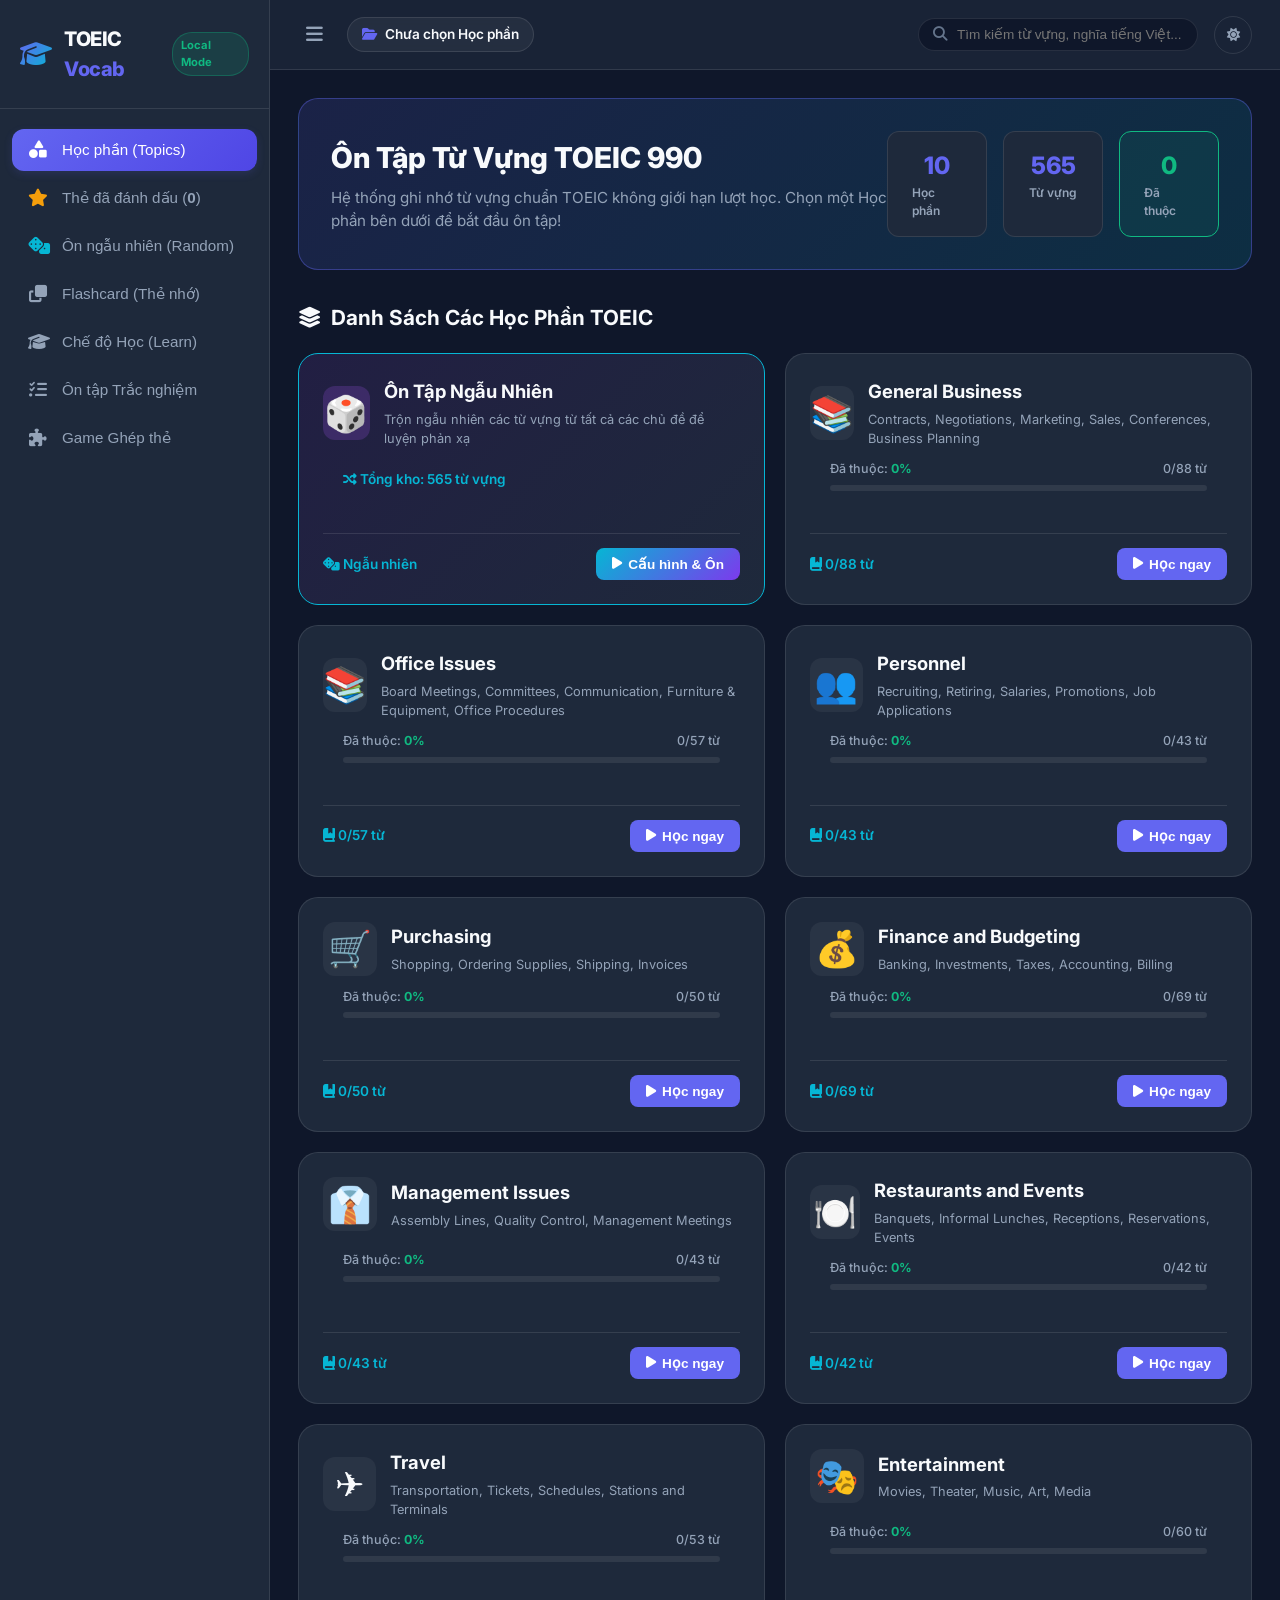
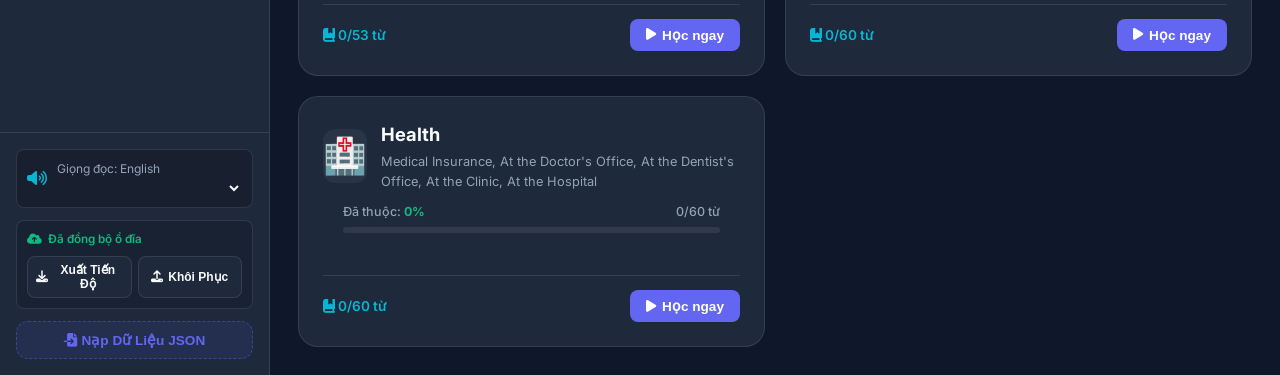
==== web/index.html @ 37a2cea7 "Deploy TOEIC Web App for GitHub Pages" ====
<!DOCTYPE html>
<html lang="vi" data-theme="dark">
<head>
  <meta charset="UTF-8" />
  <meta name="viewport" content="width=device-width, initial-scale=1.0" />
  <title>TOEIC Vocab Master - Local Study App (Quizlet Alternative)</title>
  
  <!-- Font Google Inter & Outfits -->
  <link rel="preconnect" href="https://fonts.googleapis.com">
  <link rel="preconnect" href="https://fonts.gstatic.com" crossorigin>
  <link href="https://fonts.googleapis.com/css2?family=Inter:wght@300;400;500;600;700&family=Plus+Jakarta+Sans:wght@500;600;700;800&display=swap" rel="stylesheet">
  
  <!-- FontAwesome Icons -->
  <link rel="stylesheet" href="https://cdnjs.cloudflare.com/ajax/libs/font-awesome/6.4.0/css/all.min.css" />
  
  <!-- Stylesheet -->
  <link rel="stylesheet" href="style.css" />
</head>
<body>
  <div class="app-container">
    <!-- Sidebar Navigation -->
    <aside class="sidebar" id="sidebar">
      <div class="sidebar-header">
        <div class="logo">
          <i class="fa-solid fa-graduation-cap logo-icon"></i>
          <span class="logo-text">TOEIC <span>Vocab</span></span>
        </div>
        <span class="badge-local">Local Mode</span>
      </div>

      <nav class="sidebar-menu">
        <button class="menu-item active" data-view="dashboard">
          <i class="fa-solid fa-shapes"></i>
          <span>Học phần (Topics)</span>
        </button>
        <button class="menu-item" data-view="starred" id="nav-starred">
          <i class="fa-solid fa-star" style="color: var(--accent-warning);"></i>
          <span>Thẻ đã đánh dấu (<strong id="sidebar-starred-count">0</strong>)</span>
        </button>
        <button class="menu-item" data-view="random" id="nav-random">
          <i class="fa-solid fa-dice" style="color: var(--accent-secondary);"></i>
          <span>Ôn ngẫu nhiên (Random)</span>
        </button>
        <button class="menu-item" data-view="flashcards" id="nav-flashcards">
          <i class="fa-solid fa-clone"></i>
          <span>Flashcard (Thẻ nhớ)</span>
        </button>
        <button class="menu-item" data-view="learn" id="nav-learn">
          <i class="fa-solid fa-graduation-cap"></i>
          <span>Chế độ Học (Learn)</span>
        </button>
        <button class="menu-item" data-view="quiz" id="nav-quiz">
          <i class="fa-solid fa-list-check"></i>
          <span>Ôn tập Trắc nghiệm</span>
        </button>
        <button class="menu-item" data-view="match" id="nav-match">
          <i class="fa-solid fa-puzzle-piece"></i>
          <span>Game Ghép thẻ</span>
        </button>
      </nav>

      <div class="sidebar-footer">
        <div class="voice-settings-mini">
          <i class="fa-solid fa-volume-high"></i>
          <div class="voice-info">
            <span id="current-voice-label">Giọng đọc: English</span>
            <select id="voice-speed-select" title="Tốc độ đọc">
              <option value="0.8">Chậm 0.8x</option>
              <option value="1.0" selected>Chuẩn 1.0x</option>
              <option value="1.2">Nhanh 1.2x</option>
            </select>
          </div>
        </div>
        
        <div class="progress-backup-actions">
          <div class="sync-status-badge" id="sync-status-badge" title="Trạng thái tự động lưu vào ổ đĩa">
            <i class="fa-solid fa-cloud-arrow-up"></i> <span id="sync-status-text">Đã đồng bộ ổ đĩa</span>
          </div>
          <div class="backup-btn-group">
            <button class="btn-backup-action" id="btn-export-progress" title="Tải file sao lưu tiến độ (.json) về máy">
              <i class="fa-solid fa-download"></i> Xuất Tiến Độ
            </button>
            <button class="btn-backup-action" id="btn-import-progress" title="Nạp file sao lưu (.json) từ máy tính">
              <i class="fa-solid fa-upload"></i> Khôi Phục
            </button>
            <input type="file" id="file-input-progress" accept=".json" style="display: none;" />
          </div>
        </div>

        <button class="btn-import-data" id="btn-open-import">
          <i class="fa-solid fa-file-import"></i> Nạp Dữ Liệu JSON
        </button>
      </div>
    </aside>

    <!-- Main Content Area -->
    <main class="main-content">
      <!-- Top Navigation Header -->
      <header class="top-header">
        <div class="header-left">
          <button class="btn-toggle-sidebar" id="btn-toggle-sidebar" title="Mở/Đóng Sidebar">
            <i class="fa-solid fa-bars"></i>
          </button>
          <div class="current-topic-badge" id="current-topic-badge">
            <i class="fa-solid fa-folder-open"></i>
            <span id="header-topic-title">Chưa chọn Học phần</span>
          </div>
        </div>

        <div class="header-right">
          <div class="search-box">
            <i class="fa-solid fa-magnifying-glass"></i>
            <input type="text" id="global-search" placeholder="Tìm kiếm từ vựng, nghĩa tiếng Việt..." />
          </div>
          
          <button class="theme-toggle" id="theme-toggle" title="Chuyển chế độ Sáng/Tối">
            <i class="fa-solid fa-moon"></i>
          </button>
        </div>
      </header>

      <!-- View Containers -->
      
      <!-- 1. DASHBOARD VIEW (Topic List) -->
      <section class="view-section active" id="view-dashboard">
        <div class="hero-banner">
          <div class="hero-text">
            <h1>Ôn Tập Từ Vựng TOEIC 990</h1>
            <p>Hệ thống ghi nhớ từ vựng chuẩn TOEIC không giới hạn lượt học. Chọn một Học phần bên dưới để bắt đầu ôn tập!</p>
          </div>
          <div class="hero-stats">
            <div class="stat-card">
              <span class="stat-number" id="stat-total-topics">0</span>
              <span class="stat-label">Học phần</span>
            </div>
            <div class="stat-card">
              <span class="stat-number" id="stat-total-words">0</span>
              <span class="stat-label">Từ vựng</span>
            </div>
            <div class="stat-card highlight">
              <span class="stat-number" id="stat-learned-words">0</span>
              <span class="stat-label">Đã thuộc</span>
            </div>
          </div>
        </div>

        <div class="section-title">
          <h2><i class="fa-solid fa-layer-group"></i> Danh Sách Các Học Phần TOEIC</h2>
        </div>

        <div class="topics-grid" id="topics-grid">
          <!-- Topic cards populated dynamically -->
        </div>
      </section>

      <!-- 2. FLASHCARDS VIEW -->
      <section class="view-section" id="view-flashcards">
        <div class="view-toolbar">
          <button class="btn-back" id="btn-back-to-dashboard">
            <i class="fa-solid fa-arrow-left"></i> Quay lại
          </button>

          <div class="study-filter-group" id="fc-filter-group">
            <button class="btn-filter-mode active" data-mode="all" id="btn-fc-filter-all">
              <i class="fa-solid fa-layer-group"></i> Tất cả (<span class="count-all">0</span>)
            </button>
            <button class="btn-filter-mode" data-mode="starred" id="btn-fc-filter-starred">
              <i class="fa-solid fa-star" style="color:var(--accent-warning)"></i> Đã đánh dấu (<span class="count-starred">0</span>)
            </button>
          </div>
          
          <div class="flashcard-progress">
            <span id="fc-counter">1 / 10</span>
            <div class="progress-bar-bg">
              <div class="progress-bar-fill" id="fc-progress-fill"></div>
            </div>
          </div>

          <div class="toolbar-actions">
            <button class="btn-tool" id="btn-toggle-star" title="Đánh dấu từ quan trọng">
              <i class="fa-regular fa-star"></i>
            </button>
            <button class="btn-tool" id="btn-shuffle" title="Trộn ngẫu nhiên">
              <i class="fa-solid fa-shuffle"></i>
            </button>
            <button class="btn-tool" id="btn-autoplay" title="Tự động chạy (Auto-play)">
              <i class="fa-solid fa-play"></i> Autoplay
            </button>
          </div>
        </div>

        <!-- Flashcard Flip Area -->
        <div class="flashcard-wrapper">
          <div class="flashcard-container" id="flashcard">
            <!-- Front of Card -->
            <div class="card-face card-front">
              <div class="card-header">
                <span class="card-tag">Học phần: <strong id="fc-topic-name">General Business</strong></span>
                <button class="btn-audio" id="btn-audio-front" title="Nghe âm chuẩn (US/UK)">
                  <i class="fa-solid fa-volume-high"></i>
                </button>
              </div>

              <div class="card-body-front">
                <h1 class="term-title" id="fc-term">acceptance</h1>
                <div class="term-ipa" id="fc-ipa-front">/əkˈseptəns/</div>
                <div class="flip-hint">
                  <i class="fa-solid fa-rotate"></i> Nhấn Space hoặc click để lật mặt sau
                </div>
              </div>
            </div>

            <!-- Back of Card -->
            <div class="card-face card-back">
              <div class="card-header">
                <span class="card-tag">Định nghĩa & Ví dụ</span>
                <button class="btn-audio" id="btn-audio-back" title="Nghe lại phát âm">
                  <i class="fa-solid fa-volume-high"></i>
                </button>
              </div>

              <div class="card-body-back">
                <!-- Left Column: Formatted Text Definition -->
                <div class="back-col-left">
                  <div class="def-pos" id="fc-pos">(N)</div>
                  <div class="def-synonym" id="fc-synonym">= recognition</div>
                  <div class="def-main" id="fc-definition">sự chấp nhận</div>
                  <div class="def-note" id="fc-note">(hóa đơn, chứng từ giao có đảm bảo thanh toán)</div>
                  
                  <div class="def-ipa-bottom" id="fc-ipa-back">/əkˈseptəns/</div>

                  <div class="def-example" id="fc-example-box">
                    <p class="en" id="fc-example-en">We are pleased to announce the acceptance of your business proposal.</p>
                    <p class="vi" id="fc-example-vi">Chúng tôi hân hạnh thông báo sự chấp nhận đề xuất kinh doanh của bạn.</p>
                  </div>
                </div>

                <!-- Right Column: Visual Image -->
                <div class="back-col-right">
                  <div class="card-image-box">
                    <img src="" id="fc-image" alt="Visual Illustration" />
                  </div>
                </div>
              </div>
            </div>
          </div>
        </div>

        <!-- Controls below Card -->
        <div class="flashcard-controls">
          <button class="btn-control btn-prev" id="btn-fc-prev" title="Từ trước đó (Mũi tên Trái)">
            <i class="fa-solid fa-chevron-left"></i> Từ trước
          </button>
          
          <button class="btn-control btn-reset-fc" id="btn-reset-flashcards" title="Đặt lại về thẻ đầu tiên (Phím R)">
            <i class="fa-solid fa-rotate-left"></i> Đặt lại
          </button>
          
          <button class="btn-control btn-next" id="btn-fc-next" title="Từ tiếp theo (Mũi tên Phải)">
            Từ tiếp <i class="fa-solid fa-chevron-right"></i>
          </button>
        </div>

        <div class="keyboard-shortcuts-hint">
          <span><kbd>Space</kbd> Lật thẻ</span>
          <span><kbd>←</kbd> Từ trước</span>
          <span><kbd>→</kbd> Từ tiếp</span>
          <span><kbd>R</kbd> Đặt lại</span>
        </div>
      </section>

      <!-- 3. CHẾ ĐỘ HỌC (QUIZLET LEARN MODE - Sequential Choice & Typing) -->
      <section class="view-section" id="view-learn">
        <div class="quizlet-learn-wrapper">
          <!-- Top Quizlet Progress Header -->
          <div class="learn-header-bar">
            <button class="btn-back" data-target="dashboard">
              <i class="fa-solid fa-arrow-left"></i> Quay lại
            </button>

            <div class="study-filter-group" id="learn-filter-group">
              <button class="btn-filter-mode active" data-mode="all" id="btn-learn-filter-all">
                <i class="fa-solid fa-layer-group"></i> Tất cả (<span class="count-all">0</span>)
              </button>
              <button class="btn-filter-mode" data-mode="starred" id="btn-learn-filter-starred">
                <i class="fa-solid fa-star" style="color:var(--accent-warning)"></i> Đã đánh dấu (<span class="count-starred">0</span>)
              </button>
            </div>

            <div class="learn-progress-segments">
              <span class="segment-badge start-badge" id="learn-score-mastered">0</span>
              <div class="segments-track" id="learn-segments-track">
                <div class="segment-fill" id="learn-progress-fill"></div>
              </div>
              <span class="segment-badge end-badge" id="learn-total-words-badge">10</span>
            </div>

            <div class="header-learn-actions">
              <div class="learn-stage-indicator" id="learn-stage-badge">
                <span class="stage-dot"></span> Stage 1: Chọn 1-4
              </div>
              <button class="btn-reset-learn" id="btn-reset-learn" title="Đặt lại tiến độ & Học lại từ đầu">
                <i class="fa-solid fa-rotate-left"></i> Đặt lại
              </button>
            </div>
          </div>

          <!-- Main Quizlet Card Container -->
          <div class="quizlet-card" id="learn-card">
            <div class="quizlet-card-top">
              <span class="definition-label">Định nghĩa</span>
              <button class="btn-audio-circle-mini" id="btn-learn-audio" title="Nghe phát âm">
                <i class="fa-solid fa-volume-high"></i>
              </button>
            </div>

            <!-- Definition Body (Text Left + Image Right) -->
            <div class="quizlet-card-body">
              <div class="quizlet-def-left">
                <div class="quizlet-pos" id="learn-pos">(N)</div>
                <h2 class="quizlet-def-title" id="learn-definition">sự chấp nhận</h2>
                <div class="quizlet-synonym" id="learn-synonym"></div>
                <p class="quizlet-def-note" id="learn-note">(hóa đơn, chứng từ giao có đảm bảo thanh toán)</p>
              </div>

              <div class="quizlet-img-right">
                <img id="learn-image" src="" alt="Quizlet Illustration" />
              </div>
            </div>

            <!-- Stage 1: Multiple Choice Options (Grid 2x2 with numbers 1-4) -->
            <div class="quizlet-stage-options" id="learn-stage-choice">
              <div class="stage-subheading">Chọn đáp án đúng</div>
              <div class="options-grid-2x2" id="learn-choice-grid">
                <!-- Options populated dynamically -->
              </div>

              <div class="stage-bottom-bar">
                <button class="btn-flag" id="btn-flag-choice" title="Đánh dấu từ này"><i class="fa-regular fa-star"></i></button>
                <button class="btn-dont-know" id="btn-dont-know-choice">Bạn không biết?</button>
              </div>
            </div>

            <!-- Stage 2: Typing Recall Input (Nhập Tiếng Anh) -->
            <div class="quizlet-stage-typing hidden" id="learn-stage-typing">
              <div class="stage-subheading">Đáp án của bạn</div>
              
              <form class="learn-typing-form" id="learn-typing-form">
                <input type="text" id="learn-typing-input" placeholder="Nhập Tiếng Anh" autocomplete="off" />
              </form>

              <div class="stage-bottom-bar space-between">
                <button class="btn-hint" id="btn-show-hint"><i class="fa-regular fa-lightbulb"></i> Hiển thị gợi ý</button>

                <div class="bottom-right-actions">
                  <button class="btn-flag" id="btn-flag-typing" title="Đánh dấu từ này"><i class="fa-regular fa-star"></i></button>
                  <button class="btn-dont-know" id="btn-dont-know-typing">Bạn không biết?</button>
                  <button class="btn-submit-answer" id="btn-submit-learn-typing">Trả lời (Enter ↵)</button>
                </div>
              </div>
            </div>

            <!-- Result Feedback Overlay (When wrong or Don't know clicked) -->
            <div class="quizlet-feedback-overlay hidden" id="learn-feedback-overlay">
              <div class="feedback-card-inner">
                <div class="feedback-header" id="learn-feedback-status">Chưa chính xác!</div>
                
                <div class="feedback-answers">
                  <div class="answer-row correct-row">
                    <span class="row-label">Đáp án đúng:</span>
                    <span class="row-val" id="feedback-correct-val">acceptance</span>
                    <button class="btn-audio-mini" id="btn-feedback-audio"><i class="fa-solid fa-volume-high"></i></button>
                  </div>
                  <div class="answer-row user-row hidden" id="feedback-user-row">
                    <span class="row-label">Đáp án của bạn:</span>
                    <span class="row-val user-val" id="feedback-user-val">accept</span>
                  </div>
                </div>

                <button class="btn-continue-learn" id="btn-continue-learn">
                  Đã hiểu, tiếp tục <i class="fa-solid fa-arrow-right"></i> <span style="font-size:0.85rem; opacity:0.8; margin-left:6px;">(Ấn Enter ↵)</span>
                </button>
              </div>
            </div>
          </div>
        </div>
      </section>

      <!-- 4. QUIZ VIEW (Trắc Nghiệm Nhanh) -->
      <section class="view-section" id="view-quiz">
        <div class="view-toolbar">
          <button class="btn-back" data-target="dashboard">
            <i class="fa-solid fa-arrow-left"></i> Quay lại
          </button>
          <h2><i class="fa-solid fa-list-check"></i> Ôn Tập Trắc Nghiệm Nhanh</h2>
          <div class="study-filter-group" id="quiz-filter-group">
            <button class="btn-filter-mode active" data-mode="all" id="btn-quiz-filter-all">
              <i class="fa-solid fa-layer-group"></i> Tất cả (<span class="count-all">0</span>)
            </button>
            <button class="btn-filter-mode" data-mode="starred" id="btn-quiz-filter-starred">
              <i class="fa-solid fa-star" style="color:var(--accent-warning)"></i> Đã đánh dấu (<span class="count-starred">0</span>)
            </button>
          </div>
          <div class="quiz-score-badge">Đúng: <span id="quiz-score">0</span></div>
        </div>

        <div class="quiz-container">
          <div class="quiz-card">
            <div class="quiz-header">
              <span class="quiz-step" id="quiz-step">Câu 1 / 10</span>
              <button class="btn-audio" id="btn-quiz-audio"><i class="fa-solid fa-volume-high"></i></button>
            </div>

            <div class="quiz-prompt">
              <h2 id="quiz-question-term">acceptance</h2>
              <div class="quiz-ipa" id="quiz-question-ipa">/əkˈseptəns/</div>
            </div>

            <div class="quiz-options" id="quiz-options">
              <!-- Options populated dynamically -->
            </div>

            <div class="quiz-feedback hidden" id="quiz-feedback">
              <div class="feedback-msg" id="feedback-msg">Chính xác!</div>
              <button class="btn-next-quiz" id="btn-next-quiz">Câu tiếp theo <i class="fa-solid fa-arrow-right"></i></button>
            </div>
          </div>
        </div>
      </section>

      <!-- 5. MATCH GAME VIEW (Game Ghép Thẻ) -->
      <section class="view-section" id="view-match">
        <div class="view-toolbar">
          <button class="btn-back" data-target="dashboard">
            <i class="fa-solid fa-arrow-left"></i> Quay lại
          </button>
          <h2><i class="fa-solid fa-puzzle-piece"></i> Game Ghép Thẻ Tính Giờ</h2>
          <div class="study-filter-group" id="match-filter-group">
            <button class="btn-filter-mode active" data-mode="all" id="btn-match-filter-all">
              <i class="fa-solid fa-layer-group"></i> Tất cả (<span class="count-all">0</span>)
            </button>
            <button class="btn-filter-mode" data-mode="starred" id="btn-match-filter-starred">
              <i class="fa-solid fa-star" style="color:var(--accent-warning)"></i> Đã đánh dấu (<span class="count-starred">0</span>)
            </button>
          </div>
          <div class="timer-badge"><i class="fa-solid fa-stopwatch"></i> <span id="match-timer">0.0s</span></div>
        </div>

        <div class="match-grid" id="match-grid">
          <!-- Match cards created dynamically -->
        </div>

        <div class="match-victory-overlay hidden" id="match-victory">
          <div class="victory-card">
            <i class="fa-solid fa-trophy trophy-icon"></i>
            <h2>Xuất sắc! Bạn đã hoàn thành!</h2>
            <p>Thời gian làm bài: <strong id="final-match-time">0.0s</strong></p>
            <button class="btn-restart-match" id="btn-restart-match">Chơi lại</button>
          </div>
        </div>
      </section>

      <!-- 6. STARRED WORDS VIEW (Danh sách từ vựng đã đánh dấu) -->
      <section class="view-section" id="view-starred">
        <div class="starred-header-banner">
          <div class="starred-header-info">
            <h2><i class="fa-solid fa-star" style="color: var(--accent-warning);"></i> Thẻ Từ Vựng Đã Đánh Dấu</h2>
            <p>Tập trung ôn luyện các thuật ngữ quan trọng bạn đã gắn sao ⭐</p>
          </div>
          <div class="starred-quick-actions">
            <button class="btn-starred-act" id="btn-starred-study-fc">
              <i class="fa-solid fa-clone"></i> Flashcard (<span id="starred-count-fc">0</span>)
            </button>
            <button class="btn-starred-act primary" id="btn-starred-study-learn">
              <i class="fa-solid fa-graduation-cap"></i> Chế độ Học (<span id="starred-count-learn">0</span>)
            </button>
            <button class="btn-starred-act" id="btn-starred-study-quiz">
              <i class="fa-solid fa-list-check"></i> Trắc nghiệm (<span id="starred-count-quiz">0</span>)
            </button>
            <button class="btn-starred-act" id="btn-starred-study-match">
              <i class="fa-solid fa-puzzle-piece"></i> Ghép thẻ (<span id="starred-count-match">0</span>)
            </button>
          </div>
        </div>

        <div class="starred-cards-grid" id="starred-cards-grid">
          <!-- Starred cards or empty state dynamically rendered -->
        </div>
      </section>

      <!-- 7. RANDOM PRACTICE VIEW (Ôn Ngẫu Nhiên Kho Từ Vựng) -->
      <section class="view-section" id="view-random">
        <div class="random-header-banner">
          <div class="random-header-info">
            <h2><i class="fa-solid fa-dice" style="color: var(--accent-secondary);"></i> Ôn Tập Ngẫu Nhiên Kho Từ Vựng</h2>
            <p>Tự động trộn ngẫu nhiên từ vựng từ tất cả các chủ đề để luyện phản xạ và kiểm tra khả năng ghi nhớ tổng hợp.</p>
          </div>
        </div>

        <div class="random-setup-card">
          <h3><i class="fa-solid fa-sliders"></i> Cấu Hình Ôn Tập Ngẫu Nhiên</h3>
          <p style="color: var(--text-muted); font-size: 0.9rem; margin-bottom: 24px;">Chọn các học phần và số lượng từ vựng bạn muốn trộn ngẫu nhiên để bắt đầu ôn tập:</p>
          
          <!-- Topic Selection Checkboxes -->
          <div class="random-option-group" style="margin-bottom: 24px;">
            <div style="display: flex; justify-content: space-between; align-items: center; margin-bottom: 12px; flex-wrap: wrap; gap: 8px;">
              <label style="font-weight: 600; color: var(--text-main); font-size: 0.95rem; display: flex; align-items: center; gap: 8px;">
                <i class="fa-solid fa-layer-group" style="color: var(--accent-primary);"></i> Chọn học phần muốn ôn (Mặc định tất cả):
              </label>
              <div class="random-topic-actions">
                <button class="btn-text-action" id="btn-random-select-all" style="font-size:0.8rem; background:rgba(99,102,241,0.12); border:1px solid rgba(99,102,241,0.3); color:var(--accent-primary); padding:4px 10px; border-radius:6px; cursor:pointer; font-weight:600; margin-right: 8px;">
                  <i class="fa-solid fa-check-double"></i> Chọn tất cả (<span id="random-topic-total-badge">0</span>)
                </button>
                <button class="btn-text-action" id="btn-random-deselect-all" style="font-size:0.8rem; background:rgba(255,255,255,0.05); border:1px solid var(--border-color); color:var(--text-muted); padding:4px 10px; border-radius:6px; cursor:pointer; font-weight:500;">
                  Bỏ chọn tất cả
                </button>
              </div>
            </div>
            <div class="random-topics-checkbox-grid" id="random-topics-checkbox-grid">
              <!-- Dynamically populated topic checkboxes -->
            </div>
          </div>

          <!-- Count Selection + Custom Input -->
          <div class="random-option-group">
            <label style="font-weight: 600; color: var(--text-main); font-size: 0.95rem; display: flex; align-items: center; gap: 8px;">
              <i class="fa-solid fa-list-ol" style="color: var(--accent-primary);"></i> Số lượng từ vựng ngẫu nhiên:
            </label>
            <div class="btn-group-count" id="random-count-group">
              <button class="btn-count-opt" data-count="10">10 từ</button>
              <button class="btn-count-opt active" data-count="20">20 từ</button>
              <button class="btn-count-opt" data-count="50">50 từ</button>
              <button class="btn-count-opt" data-count="all">Tất cả (<span id="random-total-count">0</span> từ)</button>
              <div class="custom-count-wrapper" style="display: flex; align-items: center; gap: 6px;">
                <button class="btn-count-opt" data-count="custom" id="btn-count-custom-trigger">Tùy chỉnh:</button>
                <input type="number" id="random-custom-count-input" min="1" max="9999" placeholder="VD: 35" style="width: 100px; padding: 8px 12px; background: var(--bg-main); border: 1px solid var(--border-color); color: var(--text-main); border-radius: var(--radius-md); font-weight: 600; font-size: 0.9rem; outline: none; transition: var(--transition-fast);" />
              </div>
            </div>
          </div>

          <div class="random-actions-grid">
            <button class="btn-random-act primary" id="btn-random-study-fc">
              <i class="fa-solid fa-clone"></i> Flashcard (<span class="random-chosen-count">20</span> từ)
            </button>
            <button class="btn-random-act success" id="btn-random-study-learn">
              <i class="fa-solid fa-graduation-cap"></i> Chế độ Học (<span class="random-chosen-count">20</span> từ)
            </button>
            <button class="btn-random-act warning" id="btn-random-study-quiz">
              <i class="fa-solid fa-list-check"></i> Trắc nghiệm (<span class="random-chosen-count">20</span> từ)
            </button>
            <button class="btn-random-act danger" id="btn-random-study-match">
              <i class="fa-solid fa-puzzle-piece"></i> Game Ghép Thẻ (<span class="random-chosen-count">20</span> từ)
            </button>
          </div>
        </div>
      </section>

    </main>
  </div>

  <!-- Modal Import Data -->
  <div class="modal-backdrop hidden" id="modal-import">
    <div class="modal-content">
      <div class="modal-header">
        <h3><i class="fa-solid fa-file-import"></i> Nạp Dữ Liệu Từ Vựng Custom (JSON)</h3>
        <button class="btn-close-modal" id="btn-close-import">&times;</button>
      </div>
      <div class="modal-body">
        <p>Dán chuỗi JSON danh sách từ vựng hoặc nạp file JSON xuất từ script Python:</p>
        <textarea id="import-json-text" placeholder='[{"topic_id": "custom", "topic_name": "Tự chọn", "words": [...]}]'></textarea>
      </div>
      <div class="modal-footer" style="display: flex; justify-content: space-between; gap: 10px;">
        <button class="btn-secondary" id="btn-reset-dataset" style="color: #ff4d4f; border-color: rgba(255,77,79,0.3);"><i class="fa-solid fa-rotate-left"></i> Khôi phục dữ liệu từ server (Xóa JSON tạm)</button>
        <div style="display: flex; gap: 8px;">
          <button class="btn-secondary" id="btn-cancel-import">Hủy</button>
          <button class="btn-primary" id="btn-submit-import">Nạp Dữ Liệu</button>
        </div>
      </div>
    </div>
  </div>

  <!-- Main JavaScript App -->
  <script src="app.js"></script>
</body>
</html>
---- web/style.css ----
/* CSS Reset & Variable System */
:root {
  --bg-primary: #0f172a;
  --bg-secondary: #1e293b;
  --bg-card: #1e293b;
  --bg-card-hover: #334155;
  --bg-glass: rgba(30, 41, 59, 0.75);
  
  --text-main: #f8fafc;
  --text-muted: #94a3b8;
  --text-subtle: #64748b;
  
  --accent-primary: #6366f1;
  --accent-primary-hover: #4f46e5;
  --accent-secondary: #06b6d4;
  --accent-success: #10b981;
  --accent-warning: #f59e0b;
  --accent-danger: #ef4444;
  
  --border-color: rgba(255, 255, 255, 0.1);
  --border-highlight: rgba(99, 102, 241, 0.4);
  
  --radius-sm: 8px;
  --radius-md: 12px;
  --radius-lg: 20px;
  --radius-xl: 28px;
  
  --shadow-sm: 0 1px 2px rgba(0,0,0,0.05);
  --shadow-md: 0 3px 8px rgba(0,0,0,0.06);
  --shadow-lg: 0 4px 12px rgba(0,0,0,0.08);
  --shadow-accent: 0 3px 8px rgba(99, 102, 241, 0.15);
  
  --font-family: 'Inter', 'Plus Jakarta Sans', system-ui, -apple-system, sans-serif;
  --transition-fast: 0.2s ease;
  --transition-normal: 0.3s cubic-bezier(0.4, 0, 0.2, 1);
}

[data-theme="light"] {
  --bg-primary: #f8fafc;
  --bg-secondary: #ffffff;
  --bg-card: #ffffff;
  --bg-card-hover: #f1f5f9;
  --bg-glass: rgba(255, 255, 255, 0.85);
  
  --text-main: #0f172a;
  --text-muted: #475569;
  --text-subtle: #94a3b8;
  
  --border-color: #e2e8f0;
  --border-highlight: rgba(99, 102, 241, 0.3);
  --shadow-md: 0 3px 8px rgba(0,0,0,0.04);
}

* {
  margin: 0;
  padding: 0;
  box-sizing: border-box;
}

body {
  font-family: var(--font-family);
  background-color: var(--bg-primary);
  color: var(--text-main);
  min-height: 100vh;
  overflow-x: hidden;
  line-height: 1.5;
}

/* App Main Layout */
.app-container {
  display: flex;
  min-height: 100vh;
}

/* Sidebar Styles */
.sidebar {
  width: 270px;
  background-color: var(--bg-secondary);
  border-right: 1px solid var(--border-color);
  display: flex;
  flex-direction: column;
  transition: var(--transition-normal);
  z-index: 100;
}

.sidebar.collapsed {
  margin-left: -270px;
}

.sidebar-header {
  padding: 24px 20px;
  display: flex;
  align-items: center;
  justify-content: space-between;
  border-bottom: 1px solid var(--border-color);
}

.logo {
  display: flex;
  align-items: center;
  gap: 12px;
}

.logo-icon {
  font-size: 1.6rem;
  color: var(--accent-primary);
  background: linear-gradient(135deg, var(--accent-primary), var(--accent-secondary));
  -webkit-background-clip: text;
  -webkit-text-fill-color: transparent;
}

.logo-text {
  font-size: 1.25rem;
  font-weight: 800;
  letter-spacing: -0.5px;
}

.logo-text span {
  color: var(--accent-primary);
}

.badge-local {
  font-size: 0.7rem;
  font-weight: 700;
  background-color: rgba(16, 185, 129, 0.15);
  color: var(--accent-success);
  padding: 4px 8px;
  border-radius: 20px;
  border: 1px solid rgba(16, 185, 129, 0.3);
}

.sidebar-menu {
  padding: 20px 12px;
  display: flex;
  flex-direction: column;
  gap: 6px;
  flex: 1;
}

.menu-item {
  display: flex;
  align-items: center;
  gap: 14px;
  padding: 12px 16px;
  border-radius: var(--radius-md);
  border: none;
  background: transparent;
  color: var(--text-muted);
  font-size: 0.95rem;
  font-weight: 500;
  cursor: pointer;
  transition: var(--transition-fast);
  text-align: left;
}

.menu-item i {
  font-size: 1.1rem;
  width: 20px;
  text-align: center;
}

.menu-item:hover {
  background-color: var(--bg-card-hover);
  color: var(--text-main);
}

.menu-item.active {
  background: linear-gradient(135deg, var(--accent-primary), var(--accent-primary-hover));
  color: #ffffff;
  box-shadow: var(--shadow-accent);
}

.sidebar-footer {
  padding: 16px;
  border-top: 1px solid var(--border-color);
  display: flex;
  flex-direction: column;
  gap: 12px;
}

.voice-settings-mini {
  display: flex;
  align-items: center;
  gap: 10px;
  background: rgba(0, 0, 0, 0.2);
  padding: 10px;
  border-radius: var(--radius-sm);
  border: 1px solid var(--border-color);
}

.voice-settings-mini i {
  color: var(--accent-secondary);
}

.voice-info {
  display: flex;
  flex-direction: column;
  gap: 2px;
  flex: 1;
}

.voice-info span {
  font-size: 0.75rem;
  color: var(--text-muted);
}

.voice-info select {
  background: transparent;
  border: none;
  color: var(--text-main);
  font-size: 0.8rem;
  font-weight: 600;
  cursor: pointer;
  outline: none;
}

.progress-backup-actions {
  display: flex;
  flex-direction: column;
  gap: 8px;
  background: rgba(0, 0, 0, 0.15);
  padding: 10px;
  border-radius: var(--radius-sm);
  border: 1px solid var(--border-color);
}

.sync-status-badge {
  font-size: 0.73rem;
  color: var(--accent-success);
  display: flex;
  align-items: center;
  gap: 6px;
  font-weight: 600;
}

.sync-status-badge.syncing {
  color: var(--accent-warning);
}

.sync-status-badge.error {
  color: var(--accent-danger);
}

.backup-btn-group {
  display: flex;
  gap: 6px;
}

.btn-backup-action {
  flex: 1;
  padding: 6px 8px;
  border-radius: var(--radius-sm);
  border: 1px solid var(--border-color);
  background: var(--bg-card);
  color: var(--text-main);
  font-size: 0.75rem;
  font-weight: 600;
  cursor: pointer;
  display: flex;
  align-items: center;
  justify-content: center;
  gap: 5px;
  transition: var(--transition-fast);
}

.btn-backup-action:hover {
  background: var(--bg-card-hover);
  border-color: var(--accent-primary);
  color: var(--accent-primary);
}

.btn-import-data {
  width: 100%;
  padding: 10px;
  border-radius: var(--radius-md);
  border: 1px dashed var(--border-highlight);
  background: rgba(99, 102, 241, 0.1);
  color: var(--accent-primary);
  font-weight: 600;
  font-size: 0.85rem;
  cursor: pointer;
  transition: var(--transition-fast);
}

.btn-import-data:hover {
  background: rgba(99, 102, 241, 0.2);
}

/* Main Content Area */
.main-content {
  flex: 1;
  display: flex;
  flex-direction: column;
  min-width: 0;
}

/* Top Header */
.top-header {
  height: 70px;
  padding: 0 28px;
  display: flex;
  align-items: center;
  justify-content: space-between;
  border-bottom: 1px solid var(--border-color);
  background: var(--bg-glass);
  backdrop-filter: blur(12px);
  position: sticky;
  top: 0;
  z-index: 90;
}

.header-left {
  display: flex;
  align-items: center;
  gap: 16px;
}

.btn-toggle-sidebar {
  background: transparent;
  border: none;
  color: var(--text-muted);
  font-size: 1.2rem;
  cursor: pointer;
  padding: 8px;
  border-radius: var(--radius-sm);
}

.btn-toggle-sidebar:hover {
  color: var(--text-main);
  background: var(--bg-card-hover);
}

.current-topic-badge {
  display: flex;
  align-items: center;
  gap: 8px;
  padding: 6px 14px;
  background: rgba(255, 255, 255, 0.05);
  border: 1px solid var(--border-color);
  border-radius: 20px;
  font-size: 0.85rem;
  font-weight: 600;
  color: var(--text-main);
}

.current-topic-badge i {
  color: var(--accent-primary);
}

.header-right {
  display: flex;
  align-items: center;
  gap: 16px;
}

.search-box {
  display: flex;
  align-items: center;
  gap: 10px;
  background: var(--bg-primary);
  border: 1px solid var(--border-color);
  padding: 8px 14px;
  border-radius: 20px;
  width: 280px;
  transition: var(--transition-fast);
}

.search-box:focus-within {
  border-color: var(--accent-primary);
  box-shadow: 0 0 0 3px rgba(99, 102, 241, 0.2);
}

.search-box i {
  color: var(--text-subtle);
  font-size: 0.9rem;
}

.search-box input {
  background: transparent;
  border: none;
  color: var(--text-main);
  outline: none;
  font-size: 0.85rem;
  width: 100%;
}

.theme-toggle {
  background: transparent;
  border: 1px solid var(--border-color);
  color: var(--text-muted);
  width: 38px;
  height: 38px;
  border-radius: 50%;
  cursor: pointer;
  display: flex;
  align-items: center;
  justify-content: center;
  transition: var(--transition-fast);
}

.theme-toggle:hover {
  color: var(--text-main);
  border-color: var(--accent-primary);
}

/* View Sections */
.view-section {
  display: none;
  padding: 28px;
  flex: 1;
  animation: fadeIn 0.3s ease;
}

.view-section.active {
  display: block;
}

@keyframes fadeIn {
  from { opacity: 0; transform: translateY(6px); }
  to { opacity: 1; transform: translateY(0); }
}

/* Dashboard & Topics Grid */
.hero-banner {
  background: linear-gradient(135deg, rgba(99, 102, 241, 0.15), rgba(6, 182, 212, 0.15));
  border: 1px solid var(--border-highlight);
  border-radius: var(--radius-lg);
  padding: 32px;
  display: flex;
  justify-content: space-between;
  align-items: center;
  margin-bottom: 32px;
}

.hero-text h1 {
  font-size: 1.8rem;
  font-weight: 800;
  margin-bottom: 8px;
}

.hero-text p {
  color: var(--text-muted);
  max-width: 600px;
  font-size: 0.95rem;
}

.hero-stats {
  display: flex;
  gap: 16px;
}

.stat-card {
  background: var(--bg-card);
  border: 1px solid var(--border-color);
  padding: 16px 24px;
  border-radius: var(--radius-md);
  display: flex;
  flex-direction: column;
  align-items: center;
  min-width: 100px;
}

.stat-card.highlight {
  border-color: var(--accent-success);
  background: rgba(16, 185, 129, 0.08);
}

.stat-number {
  font-size: 1.5rem;
  font-weight: 800;
  color: var(--accent-primary);
}

.stat-card.highlight .stat-number {
  color: var(--accent-success);
}

.stat-label {
  font-size: 0.75rem;
  color: var(--text-muted);
  font-weight: 600;
}

.section-title h2 {
  font-size: 1.3rem;
  font-weight: 700;
  margin-bottom: 20px;
  display: flex;
  align-items: center;
  gap: 10px;
}

.topics-grid {
  display: grid;
  grid-template-columns: repeat(auto-fill, minmax(320px, 1fr));
  gap: 20px;
}

.topic-card {
  background: var(--bg-card);
  border: 1px solid var(--border-color);
  border-radius: var(--radius-lg);
  padding: 24px;
  cursor: pointer;
  transition: var(--transition-normal);
  display: flex;
  flex-direction: column;
  justify-content: space-between;
  position: relative;
  overflow: hidden;
}

.topic-card:hover {
  transform: translateY(-4px);
  border-color: var(--accent-primary);
  box-shadow: var(--shadow-md);
}

.topic-card-header {
  display: flex;
  align-items: center;
  gap: 14px;
  margin-bottom: 12px;
}

.topic-icon {
  font-size: 2.2rem;
  width: 54px;
  height: 54px;
  border-radius: var(--radius-md);
  background: rgba(255, 255, 255, 0.05);
  display: flex;
  align-items: center;
  justify-content: center;
}

.topic-info h3 {
  font-size: 1.15rem;
  font-weight: 700;
  margin-bottom: 4px;
}

.topic-info p {
  font-size: 0.8rem;
  color: var(--text-muted);
}

.topic-card-footer {
  margin-top: 20px;
  display: flex;
  align-items: center;
  justify-content: space-between;
  border-top: 1px solid var(--border-color);
  padding-top: 14px;
}

.topic-word-count {
  font-size: 0.85rem;
  font-weight: 600;
  color: var(--accent-secondary);
}

.btn-start-study {
  background: var(--accent-primary);
  color: #fff;
  border: none;
  padding: 8px 16px;
  border-radius: var(--radius-sm);
  font-size: 0.85rem;
  font-weight: 600;
  display: flex;
  align-items: center;
  gap: 6px;
  transition: var(--transition-fast);
}

.topic-card:hover .btn-start-study {
  background: var(--accent-primary-hover);
}

/* FLASHCARD VIEW */
.view-toolbar {
  display: flex;
  align-items: center;
  justify-content: space-between;
  margin-bottom: 24px;
}

.btn-back {
  background: transparent;
  border: 1px solid var(--border-color);
  color: var(--text-muted);
  padding: 8px 16px;
  border-radius: var(--radius-md);
  font-size: 0.9rem;
  font-weight: 600;
  cursor: pointer;
  display: flex;
  align-items: center;
  gap: 8px;
  transition: var(--transition-fast);
}

.btn-back:hover {
  color: var(--text-main);
  border-color: var(--text-muted);
  background: var(--bg-card);
}

.flashcard-progress {
  display: flex;
  align-items: center;
  gap: 14px;
  flex: 1;
  max-width: 300px;
  margin: 0 20px;
}

.flashcard-progress span {
  font-size: 0.9rem;
  font-weight: 700;
  color: var(--text-main);
  min-width: 60px;
}

.progress-bar-bg {
  flex: 1;
  height: 8px;
  background: var(--bg-card);
  border-radius: 10px;
  overflow: hidden;
  border: 1px solid var(--border-color);
}

.progress-bar-fill {
  height: 100%;
  width: 10%;
  background: linear-gradient(90deg, var(--accent-primary), var(--accent-secondary));
  transition: width 0.3s ease;
}

.toolbar-actions {
  display: flex;
  gap: 10px;
}

.btn-tool {
  background: var(--bg-card);
  border: 1px solid var(--border-color);
  color: var(--text-muted);
  padding: 8px 14px;
  border-radius: var(--radius-md);
  font-size: 0.85rem;
  font-weight: 600;
  cursor: pointer;
  display: flex;
  align-items: center;
  gap: 6px;
  transition: var(--transition-fast);
}

.btn-tool:hover, .btn-tool.active {
  color: var(--text-main);
  border-color: var(--accent-primary);
  background: rgba(99, 102, 241, 0.15);
}

/* 3D Flashcard Container & Flip */
.flashcard-wrapper {
  perspective: 1000px;
  max-width: 760px;
  height: 440px;
  margin: 0 auto 28px;
}

.flashcard-container {
  width: 100%;
  height: 100%;
  position: relative;
  transform-style: preserve-3d;
  transition: transform 0.6s cubic-bezier(0.4, 0, 0.2, 1);
  cursor: pointer;
}

.flashcard-container.flipped {
  transform: rotateX(180deg);
}

.card-face {
  position: absolute;
  width: 100%;
  height: 100%;
  backface-visibility: hidden;
  border-radius: var(--radius-xl);
  background: var(--bg-card);
  border: 1.5px solid var(--border-color);
  box-shadow: var(--shadow-sm);
  padding: 28px;
  display: flex;
  flex-direction: column;
  justify-content: space-between;
}

.card-front {
  z-index: 2;
  transform: rotateX(0deg);
}

.card-back {
  transform: rotateX(180deg);
  background: #ffffff;
  color: #0f172a;
}

.card-header {
  display: flex;
  align-items: center;
  justify-content: space-between;
  border-bottom: 1px solid var(--border-color);
  padding-bottom: 14px;
}

.card-tag {
  font-size: 0.8rem;
  font-weight: 600;
  color: var(--accent-secondary);
  text-transform: uppercase;
  letter-spacing: 0.5px;
}

.btn-audio {
  width: 42px;
  height: 42px;
  border-radius: 50%;
  background: rgba(99, 102, 241, 0.15);
  border: 1px solid var(--border-highlight);
  color: var(--accent-primary);
  font-size: 1.1rem;
  cursor: pointer;
  display: flex;
  align-items: center;
  justify-content: center;
  transition: var(--transition-fast);
}

.btn-audio:hover {
  transform: scale(1.1);
  background: var(--accent-primary);
  color: #fff;
}

.card-body-front {
  flex: 1;
  display: flex;
  flex-direction: column;
  align-items: center;
  justify-content: center;
  text-align: center;
}

.term-title {
  font-size: 3.2rem;
  font-weight: 800;
  letter-spacing: -1px;
  color: var(--text-main);
  margin-bottom: 10px;
}

.term-ipa {
  font-size: 1.3rem;
  font-weight: 500;
  color: var(--accent-secondary);
  font-style: italic;
  margin-bottom: 24px;
}

.flip-hint {
  font-size: 0.85rem;
  color: var(--text-subtle);
  display: flex;
  align-items: center;
  gap: 8px;
}

/* Card Back 2-Column Layout */
.card-body-back {
  flex: 1;
  display: flex;
  gap: 24px;
  align-items: center;
  padding-top: 14px;
}

/* Left Column: Formatted Text Definition */
.back-col-left {
  flex: 1;
  display: flex;
  flex-direction: column;
  gap: 6px;
  justify-content: center;
}

.card-back .card-header {
  border-bottom-color: #e2e8f0;
}

.card-back .card-tag {
  color: var(--accent-primary);
}

.def-pos {
  font-size: 1.1rem;
  font-weight: 800;
  color: #d97706;
  text-transform: uppercase;
}

.def-synonym {
  font-size: 1rem;
  font-weight: 600;
  color: #0284c7;
}

.def-main {
  font-size: 1.6rem;
  font-weight: 800;
  color: #0f172a;
  margin: 4px 0;
}

.def-note {
  font-size: 0.9rem;
  color: #475569;
  font-style: italic;
}

.def-ipa-bottom {
  font-size: 1rem;
  color: #4f46e5;
  font-weight: 600;
  margin-top: 6px;
}

.def-example {
  margin-top: 12px;
  background: #f8fafc;
  border-left: 3px solid var(--accent-primary);
  padding: 10px 14px;
  border-radius: 0 var(--radius-sm) var(--radius-sm) 0;
}

.def-example .en {
  font-size: 0.85rem;
  font-weight: 500;
  color: #0f172a;
  margin-bottom: 2px;
}

.def-example .vi {
  font-size: 0.8rem;
  color: #64748b;
}

/* Right Column: Visual Image */
.back-col-right {
  width: 220px;
  height: 220px;
  display: flex;
  align-items: center;
  justify-content: center;
}

.card-image-box {
  width: 100%;
  height: 100%;
  border-radius: var(--radius-md);
  overflow: hidden;
  border: 1px solid var(--border-color);
  box-shadow: var(--shadow-sm);
}

.card-image-box img {
  width: 100%;
  height: 100%;
  object-fit: cover;
  transition: transform 0.3s ease;
}

.card-image-box img:hover {
  transform: scale(1.05);
}

/* Controls below Card */
.flashcard-controls {
  max-width: 760px;
  margin: 0 auto;
  display: flex;
  align-items: center;
  justify-content: space-between;
  gap: 16px;
}

.btn-control {
  background: var(--bg-card);
  border: 1px solid var(--border-color);
  color: var(--text-main);
  padding: 12px 20px;
  border-radius: var(--radius-md);
  font-weight: 600;
  font-size: 0.95rem;
  cursor: pointer;
  display: flex;
  align-items: center;
  gap: 8px;
  transition: var(--transition-fast);
}

.btn-control:hover {
  border-color: var(--accent-primary);
  background: var(--bg-card-hover);
}

.btn-reset-fc {
  background: rgba(99, 102, 241, 0.12);
  border: 1px solid rgba(99, 102, 241, 0.3);
  color: var(--accent-primary);
}

.btn-reset-fc:hover {
  background: var(--accent-primary);
  color: #ffffff;
  border-color: var(--accent-primary);
}

.keyboard-shortcuts-hint {
  max-width: 760px;
  margin: 20px auto 0;
  display: flex;
  justify-content: center;
  gap: 20px;
  font-size: 0.8rem;
  color: var(--text-subtle);
}

kbd {
  background: var(--bg-card);
  border: 1px solid var(--border-color);
  padding: 2px 6px;
  border-radius: 4px;
  font-weight: 700;
  color: var(--text-muted);
}

/* ==================================================== */
/* 3. QUIZLET LEARN MODE STYLES (Matching Screenshots)  */
/* ==================================================== */
.quizlet-learn-wrapper {
  max-width: 820px;
  margin: 10px auto;
}

.learn-header-bar {
  display: flex;
  align-items: center;
  justify-content: space-between;
  gap: 20px;
  margin-bottom: 24px;
}

.learn-progress-segments {
  flex: 1;
  display: flex;
  align-items: center;
  gap: 14px;
}

.segment-badge {
  width: 38px;
  height: 38px;
  border-radius: 50%;
  display: flex;
  align-items: center;
  justify-content: center;
  font-weight: 800;
  font-size: 0.95rem;
}

.start-badge {
  background: #10b981;
  color: #ffffff;
}

.end-badge {
  background: rgba(255, 255, 255, 0.08);
  border: 1px solid var(--border-color);
  color: var(--text-muted);
}

.segments-track {
  flex: 1;
  height: 12px;
  background: rgba(255, 255, 255, 0.08);
  border-radius: 20px;
  overflow: hidden;
  position: relative;
}

.segment-fill {
  height: 100%;
  width: 0%;
  background: linear-gradient(90deg, #10b981, #06b6d4);
  transition: width 0.4s ease;
}

.header-learn-actions {
  display: flex;
  align-items: center;
  gap: 12px;
}

.btn-reset-learn {
  background: rgba(239, 68, 68, 0.12);
  border: 1px solid rgba(239, 68, 68, 0.3);
  color: var(--accent-danger);
  padding: 8px 16px;
  border-radius: var(--radius-md);
  font-size: 0.85rem;
  font-weight: 700;
  cursor: pointer;
  display: flex;
  align-items: center;
  gap: 6px;
  transition: var(--transition-fast);
}

.btn-reset-learn:hover {
  background: var(--accent-danger);
  color: #ffffff;
}

.learn-stage-indicator {
  font-size: 0.85rem;
  font-weight: 700;
  color: var(--accent-secondary);
  display: flex;
  align-items: center;
  gap: 8px;
  background: rgba(6, 182, 212, 0.1);
  padding: 6px 14px;
  border-radius: 20px;
  border: 1px solid rgba(6, 182, 212, 0.3);
}

.stage-dot {
  width: 8px;
  height: 8px;
  border-radius: 50%;
  background: var(--accent-secondary);
}

/* Quizlet Card Styling & Transitions */
.quizlet-card {
  background: #ffffff;
  color: #0f172a;
  border: 1px solid #e2e8f0;
  border-radius: var(--radius-xl);
  padding: 32px;
  box-shadow: var(--shadow-sm);
  position: relative;
  transition: opacity 0.3s ease, transform 0.3s ease;
}

.quizlet-card.card-transition {
  animation: cardFade 0.45s ease;
}

@keyframes cardFade {
  0% { opacity: 0.3; transform: translateY(6px); }
  100% { opacity: 1; transform: translateY(0); }
}

.quizlet-card-top {
  display: flex;
  align-items: center;
  justify-content: space-between;
  margin-bottom: 20px;
}

.definition-label {
  font-size: 0.85rem;
  font-weight: 700;
  color: #64748b;
  letter-spacing: 0.5px;
}

.btn-audio-circle-mini {
  background: rgba(99, 102, 241, 0.15);
  border: 1px solid var(--border-highlight);
  color: var(--accent-primary);
  width: 36px;
  height: 36px;
  border-radius: 50%;
  cursor: pointer;
  display: flex;
  align-items: center;
  justify-content: center;
}

.quizlet-card-body {
  display: flex;
  justify-content: space-between;
  align-items: flex-start;
  gap: 28px;
  margin-bottom: 36px;
  min-height: 160px;
}

.quizlet-def-left {
  flex: 1;
}

.quizlet-pos {
  font-size: 1rem;
  font-weight: 800;
  color: var(--accent-warning);
  margin-bottom: 6px;
}

.quizlet-def-title {
  font-size: 2.2rem;
  font-weight: 800;
  color: #0f172a;
  line-height: 1.3;
}

.quizlet-synonym {
  font-size: 0.95rem;
  font-weight: 600;
  color: #0284c7;
  margin-top: 4px;
}

.quizlet-def-note {
  font-size: 0.95rem;
  color: #475569;
  margin-top: 8px;
  font-style: italic;
}

.quizlet-img-right {
  width: 240px;
  height: 160px;
  border-radius: var(--radius-lg);
  overflow: hidden;
  border: 1px solid var(--border-color);
  box-shadow: var(--shadow-sm);
  flex-shrink: 0;
}

.quizlet-img-right img {
  width: 100%;
  height: 100%;
  object-fit: cover;
}

/* Stage Subheadings */
.stage-subheading {
  font-size: 0.9rem;
  font-weight: 700;
  color: var(--text-muted);
  margin-bottom: 16px;
}

/* Stage 1: 2x2 Grid Options */
.options-grid-2x2 {
  display: grid;
  grid-template-columns: 1fr 1fr;
  gap: 16px;
  margin-bottom: 24px;
}

.choice-option-btn {
  background: #f8fafc;
  border: 1.5px solid #e2e8f0;
  border-radius: var(--radius-md);
  padding: 18px 20px;
  display: flex;
  align-items: center;
  gap: 14px;
  cursor: pointer;
  transition: var(--transition-fast);
  text-align: left;
}

.choice-option-btn:hover {
  border-color: var(--accent-primary);
  background: rgba(99, 102, 241, 0.1);
  transform: translateY(-2px);
}

.choice-option-btn.correct-flash {
  background: rgba(16, 185, 129, 0.25) !important;
  border-color: var(--accent-success) !important;
  box-shadow: 0 0 16px rgba(16, 185, 129, 0.4);
  transform: scale(1.02);
}

.choice-option-btn.correct-flash .choice-num {
  background: var(--accent-success) !important;
  color: #ffffff !important;
}

.choice-num {
  width: 30px;
  height: 30px;
  border-radius: 50%;
  background: #e2e8f0;
  color: #475569;
  font-weight: 700;
  font-size: 0.9rem;
  display: flex;
  align-items: center;
  justify-content: center;
  flex-shrink: 0;
}

.choice-option-btn:hover .choice-num {
  background: var(--accent-primary);
  color: #ffffff;
}

.choice-text {
  font-size: 1.05rem;
  font-weight: 700;
  color: #0f172a;
}

/* Stage Bottom Bars */
.stage-bottom-bar {
  display: flex;
  align-items: center;
  justify-content: flex-end;
  gap: 16px;
  border-top: 1px solid var(--border-color);
  padding-top: 16px;
}

.stage-bottom-bar.space-between {
  justify-content: space-between;
}

.bottom-right-actions {
  display: flex;
  align-items: center;
  gap: 16px;
}

.btn-flag {
  background: transparent;
  border: none;
  color: var(--text-subtle);
  font-size: 1.1rem;
  cursor: pointer;
  padding: 6px;
}

.btn-flag:hover {
  color: var(--accent-warning);
}

.btn-dont-know {
  background: transparent;
  border: none;
  color: var(--accent-primary);
  font-weight: 700;
  font-size: 0.95rem;
  cursor: pointer;
}

.btn-dont-know:hover {
  text-decoration: underline;
}

.btn-hint {
  background: rgba(245, 158, 11, 0.15);
  border: 1px solid rgba(245, 158, 11, 0.3);
  color: var(--accent-warning);
  padding: 8px 16px;
  border-radius: 20px;
  font-size: 0.85rem;
  font-weight: 700;
  cursor: pointer;
}

/* Stage 2 Typing Form */
.learn-typing-form {
  margin-bottom: 20px;
}

#learn-typing-input {
  width: 100%;
  background: var(--bg-primary);
  border: 2px solid var(--border-highlight);
  border-radius: var(--radius-md);
  padding: 16px 20px;
  font-size: 1.2rem;
  font-weight: 700;
  color: var(--text-main);
  outline: none;
  transition: var(--transition-fast);
}

#learn-typing-input.typing-correct-flash {
  border-color: var(--accent-success) !important;
  box-shadow: 0 0 16px rgba(16, 185, 129, 0.4) !important;
  background: rgba(16, 185, 129, 0.1);
}

#learn-typing-input:focus {
  border-color: var(--accent-primary);
  box-shadow: 0 0 0 4px rgba(99, 102, 241, 0.2);
}

.btn-submit-answer {
  background: var(--accent-primary);
  color: #ffffff;
  border: none;
  padding: 10px 24px;
  border-radius: 20px;
  font-weight: 700;
  font-size: 0.95rem;
  cursor: pointer;
}

.btn-submit-answer:hover {
  background: var(--accent-primary-hover);
}

/* Quizlet Feedback Overlay */
.quizlet-feedback-overlay {
  position: absolute;
  top: 0; left: 0; width: 100%; height: 100%;
  background: var(--bg-card);
  border-radius: var(--radius-xl);
  padding: 36px;
  z-index: 10;
  display: flex;
  flex-direction: column;
  justify-content: center;
  animation: fadeIn 0.25s ease;
}

.feedback-header {
  font-size: 1.5rem;
  font-weight: 800;
  color: var(--accent-warning);
  margin-bottom: 24px;
  display: flex;
  align-items: center;
  gap: 10px;
}

.feedback-answers {
  display: flex;
  flex-direction: column;
  gap: 16px;
  background: rgba(0, 0, 0, 0.2);
  padding: 20px;
  border-radius: var(--radius-md);
  border: 1px solid var(--border-color);
  margin-bottom: 28px;
}

.answer-row {
  display: flex;
  align-items: center;
  gap: 12px;
  font-size: 1.1rem;
}

.correct-row .row-val {
  font-weight: 800;
  color: var(--accent-success);
  font-size: 1.4rem;
}

.user-row .row-val {
  font-weight: 700;
  color: var(--accent-danger);
  text-decoration: line-through;
}

.btn-audio-mini {
  background: rgba(16, 185, 129, 0.15);
  border: none;
  color: var(--accent-success);
  width: 32px;
  height: 32px;
  border-radius: 50%;
  cursor: pointer;
}

.btn-continue-learn {
  background: var(--accent-primary);
  color: #fff;
  border: none;
  padding: 14px 28px;
  border-radius: var(--radius-md);
  font-weight: 700;
  font-size: 1rem;
  cursor: pointer;
  align-self: flex-start;
}

/* QUIZ LEARN VIEW (Trắc Nghiệm Nhanh) */
.quiz-container {
  max-width: 680px;
  margin: 20px auto;
}

.quiz-card {
  background: var(--bg-card);
  border: 1px solid var(--border-color);
  border-radius: var(--radius-xl);
  padding: 32px;
  box-shadow: var(--shadow-lg);
}

.quiz-header {
  display: flex;
  justify-content: space-between;
  align-items: center;
  margin-bottom: 24px;
}

.quiz-step {
  font-weight: 700;
  color: var(--accent-secondary);
  font-size: 0.9rem;
}

.quiz-prompt {
  text-align: center;
  margin-bottom: 32px;
}

.quiz-prompt h2 {
  font-size: 2.5rem;
  font-weight: 800;
  color: var(--text-main);
}

.quiz-ipa {
  font-size: 1.1rem;
  color: var(--accent-secondary);
  font-style: italic;
  margin-top: 4px;
}

.quiz-options {
  display: grid;
  grid-template-columns: 1fr;
  gap: 14px;
}

.quiz-option-btn {
  background: rgba(255, 255, 255, 0.03);
  border: 1px solid var(--border-color);
  padding: 16px 20px;
  border-radius: var(--radius-md);
  color: var(--text-main);
  font-size: 1rem;
  font-weight: 600;
  cursor: pointer;
  text-align: left;
  transition: var(--transition-fast);
  display: flex;
  align-items: center;
  justify-content: space-between;
}

.quiz-option-btn:hover {
  border-color: var(--accent-primary);
  background: rgba(99, 102, 241, 0.1);
}

.quiz-option-btn.correct {
  background: rgba(16, 185, 129, 0.2);
  border-color: var(--accent-success);
  color: #ffffff;
}

.quiz-option-btn.wrong {
  background: rgba(239, 68, 68, 0.2);
  border-color: var(--accent-danger);
  color: #ffffff;
}

.quiz-feedback {
  margin-top: 24px;
  padding-top: 20px;
  border-top: 1px solid var(--border-color);
  display: flex;
  align-items: center;
  justify-content: space-between;
}

.feedback-msg {
  font-size: 1.1rem;
  font-weight: 700;
}

.btn-next-quiz {
  background: var(--accent-primary);
  color: #fff;
  border: none;
  padding: 10px 20px;
  border-radius: var(--radius-md);
  font-weight: 700;
  cursor: pointer;
}

/* MATCH GAME VIEW */
.match-grid {
  display: grid;
  grid-template-columns: repeat(4, 1fr);
  gap: 16px;
  max-width: 860px;
  margin: 20px auto;
  position: relative;
}

.match-card {
  background: var(--bg-card);
  border: 1.5px solid var(--border-color);
  border-radius: var(--radius-md);
  height: 120px;
  padding: 16px;
  display: flex;
  align-items: center;
  justify-content: center;
  text-align: center;
  font-weight: 700;
  font-size: 1.05rem;
  cursor: pointer;
  transition: var(--transition-fast);
  user-select: none;
}

.match-card:hover {
  transform: translateY(-2px);
  border-color: var(--accent-primary);
}

.match-card.selected {
  border-color: var(--accent-secondary);
  background: rgba(6, 182, 212, 0.15);
  box-shadow: 0 0 15px rgba(6, 182, 212, 0.3);
}

.match-card.matched {
  visibility: hidden;
  opacity: 0;
  transition: opacity 0.4s ease, visibility 0.4s ease;
}

.match-victory-overlay {
  position: fixed;
  top: 0; left: 0; width: 100%; height: 100%;
  background: rgba(15, 23, 42, 0.85);
  backdrop-filter: blur(10px);
  display: flex;
  align-items: center;
  justify-content: center;
  z-index: 200;
}

.victory-card {
  background: var(--bg-card);
  border: 1px solid var(--border-highlight);
  padding: 40px;
  border-radius: var(--radius-xl);
  text-align: center;
  box-shadow: var(--shadow-lg);
}

.trophy-icon {
  font-size: 4rem;
  color: var(--accent-warning);
  margin-bottom: 16px;
}

.btn-restart-match {
  margin-top: 24px;
  background: var(--accent-primary);
  color: #fff;
  border: none;
  padding: 12px 28px;
  border-radius: var(--radius-md);
  font-weight: 700;
  font-size: 1rem;
  cursor: pointer;
}

/* Import Modal */
.modal-backdrop {
  position: fixed;
  top: 0; left: 0; width: 100%; height: 100%;
  background: rgba(0, 0, 0, 0.7);
  backdrop-filter: blur(6px);
  display: flex;
  align-items: center;
  justify-content: center;
  z-index: 300;
}

.modal-content {
  background: var(--bg-card);
  border: 1px solid var(--border-color);
  border-radius: var(--radius-xl);
  width: 90%;
  max-width: 600px;
  overflow: hidden;
  box-shadow: var(--shadow-lg);
}

.modal-header {
  padding: 20px 24px;
  border-bottom: 1px solid var(--border-color);
  display: flex;
  justify-content: space-between;
  align-items: center;
}

.btn-close-modal {
  background: transparent;
  border: none;
  color: var(--text-muted);
  font-size: 1.5rem;
  cursor: pointer;
}

.modal-body {
  padding: 24px;
}

.modal-body textarea {
  width: 100%;
  height: 200px;
  background: var(--bg-primary);
  border: 1px solid var(--border-color);
  border-radius: var(--radius-md);
  padding: 14px;
  color: var(--text-main);
  font-family: monospace;
  margin-top: 10px;
  outline: none;
}

.modal-footer {
  padding: 16px 24px;
  border-top: 1px solid var(--border-color);
  display: flex;
  justify-content: flex-end;
  gap: 12px;
}

.btn-secondary {
  background: transparent;
  border: 1px solid var(--border-color);
  color: var(--text-muted);
  padding: 10px 18px;
  border-radius: var(--radius-md);
  cursor: pointer;
}

.btn-primary {
  background: var(--accent-primary);
  color: #fff;
  border: none;
  padding: 10px 20px;
  border-radius: var(--radius-md);
  font-weight: 700;
  cursor: pointer;
}

.hidden {
  display: none !important;
}

/* Responsive adjustments */
@media (max-width: 900px) {
  .quizlet-card-body {
    flex-direction: column-reverse;
  }
  .quizlet-img-right {
    width: 100%;
    height: 180px;
  }
  .options-grid-2x2 {
    grid-template-columns: 1fr;
  }
  .starred-header-banner {
    flex-direction: column;
    align-items: flex-start;
  }
}

/* Study Mode Filter Group (Tất cả vs Đã đánh dấu) */
.study-filter-group {
  display: flex;
  align-items: center;
  background: rgba(0, 0, 0, 0.25);
  border: 1px solid var(--border-color);
  padding: 3px;
  border-radius: var(--radius-md);
  gap: 3px;
}

.btn-filter-mode {
  display: inline-flex;
  align-items: center;
  gap: 6px;
  padding: 6px 14px;
  border-radius: var(--radius-sm);
  border: none;
  background: transparent;
  color: var(--text-muted);
  font-size: 0.85rem;
  font-weight: 600;
  cursor: pointer;
  transition: var(--transition-fast);
}

.btn-filter-mode:hover {
  color: var(--text-main);
  background: rgba(255, 255, 255, 0.05);
}

.btn-filter-mode.active {
  background: var(--bg-card-hover);
  color: var(--text-main);
  box-shadow: var(--shadow-sm);
  border: 1px solid var(--border-highlight);
}

/* Starred View Banner & Container */
.starred-header-banner {
  background: linear-gradient(135deg, rgba(245, 158, 11, 0.15), rgba(99, 102, 241, 0.1));
  border: 1px solid rgba(245, 158, 11, 0.3);
  border-radius: var(--radius-lg);
  padding: 24px 28px;
  margin-bottom: 24px;
  display: flex;
  align-items: center;
  justify-content: space-between;
  gap: 20px;
  flex-wrap: wrap;
}

.starred-header-info h2 {
  font-size: 1.5rem;
  font-weight: 800;
  display: flex;
  align-items: center;
  gap: 10px;
  margin-bottom: 4px;
}

.starred-header-info p {
  color: var(--text-muted);
  font-size: 0.95rem;
}

.starred-quick-actions {
  display: flex;
  gap: 10px;
  flex-wrap: wrap;
}

.btn-starred-act {
  display: inline-flex;
  align-items: center;
  gap: 8px;
  padding: 10px 18px;
  border-radius: var(--radius-md);
  border: 1px solid var(--border-color);
  background: var(--bg-card);
  color: var(--text-main);
  font-size: 0.9rem;
  font-weight: 600;
  cursor: pointer;
  transition: var(--transition-fast);
}

.btn-starred-act:hover {
  background: var(--bg-card-hover);
  transform: translateY(-1px);
}

.btn-starred-act.primary {
  background: linear-gradient(135deg, var(--accent-warning), #d97706);
  color: #ffffff;
  border: none;
  box-shadow: 0 4px 12px rgba(245, 158, 11, 0.3);
}

.btn-starred-act.primary:hover {
  opacity: 0.92;
}

/* Starred Cards Grid Layout */
.starred-cards-grid {
  display: grid;
  grid-template-columns: repeat(auto-fill, minmax(320px, 1fr));
  gap: 20px;
}

.starred-card {
  background: var(--bg-card);
  border: 1px solid var(--border-color);
  border-radius: var(--radius-md);
  padding: 20px;
  display: flex;
  flex-direction: column;
  justify-content: space-between;
  position: relative;
  transition: var(--transition-fast);
}

.starred-card:hover {
  border-color: var(--accent-warning);
  transform: translateY(-2px);
  box-shadow: var(--shadow-md);
}

.starred-card-top {
  display: flex;
  align-items: flex-start;
  justify-content: space-between;
  margin-bottom: 12px;
}

.starred-term-title {
  font-size: 1.3rem;
  font-weight: 800;
  color: var(--text-main);
}

.starred-ipa {
  font-size: 0.85rem;
  color: var(--accent-secondary);
  margin-top: 2px;
}

.btn-unstar-card {
  background: transparent;
  border: none;
  color: var(--accent-warning);
  font-size: 1.2rem;
  cursor: pointer;
  padding: 4px;
  transition: var(--transition-fast);
}

.btn-unstar-card:hover {
  transform: scale(1.15);
}

.starred-card-body {
  margin-bottom: 16px;
  flex: 1;
}

.starred-def-main {
  font-size: 1rem;
  font-weight: 600;
  color: var(--text-main);
  margin-bottom: 6px;
}

.starred-pos-badge {
  display: inline-block;
  font-size: 0.75rem;
  font-weight: 700;
  background: rgba(99, 102, 241, 0.15);
  color: var(--accent-primary);
  padding: 2px 8px;
  border-radius: 6px;
  margin-right: 6px;
}

.starred-example {
  font-size: 0.85rem;
  color: var(--text-muted);
  font-style: italic;
  margin-top: 8px;
  background: rgba(0,0,0,0.15);
  padding: 8px 12px;
  border-radius: var(--radius-sm);
  border-left: 3px solid var(--accent-warning);
}

.starred-card-footer {
  display: flex;
  align-items: center;
  justify-content: space-between;
  border-top: 1px solid var(--border-color);
  padding-top: 12px;
  font-size: 0.8rem;
  color: var(--text-subtle);
}

/* Empty Starred State */
.empty-starred-state {
  grid-column: 1 / -1;
  background: var(--bg-card);
  border: 1px dashed var(--border-color);
  border-radius: var(--radius-lg);
  padding: 60px 20px;
  text-align: center;
  display: flex;
  flex-direction: column;
  align-items: center;
  gap: 16px;
}

.empty-starred-state i.empty-icon {
  font-size: 3.5rem;
  color: var(--accent-warning);
  opacity: 0.6;
}

.empty-starred-state h3 {
  font-size: 1.3rem;
  font-weight: 700;
}

.empty-starred-state p {
  color: var(--text-muted);
  max-width: 480px;
  font-size: 0.95rem;
}

/* ==================================================== */
/* 7. RANDOM PRACTICE VIEW & DASHBOARD STYLES           */
/* ==================================================== */
.random-header-banner {
  background: linear-gradient(135deg, rgba(168, 85, 247, 0.15), rgba(99, 102, 241, 0.1));
  border: 1px solid rgba(168, 85, 247, 0.3);
  border-radius: var(--radius-lg);
  padding: 28px;
  margin-bottom: 24px;
}

.random-header-info h2 {
  font-size: 1.6rem;
  font-weight: 800;
  margin-bottom: 8px;
  display: flex;
  align-items: center;
  gap: 12px;
}

.random-header-info p {
  color: var(--text-muted);
  font-size: 0.95rem;
}

.random-setup-card {
  background: var(--bg-card);
  border: 1px solid var(--border-color);
  border-radius: var(--radius-lg);
  padding: 28px;
  box-shadow: var(--shadow-sm);
}

.random-setup-card h3 {
  font-size: 1.25rem;
  font-weight: 700;
  margin-bottom: 8px;
  display: flex;
  align-items: center;
  gap: 10px;
}

.random-option-group {
  margin-bottom: 28px;
}

.btn-group-count {
  display: flex;
  flex-wrap: wrap;
  gap: 12px;
  margin-top: 12px;
}

.btn-count-opt {
  background: var(--bg-main);
  border: 1px solid var(--border-color);
  color: var(--text-muted);
  padding: 10px 20px;
  border-radius: var(--radius-md);
  font-weight: 600;
  font-size: 0.9rem;
  cursor: pointer;
  transition: var(--transition-fast);
}

.btn-count-opt:hover {
  border-color: var(--accent-secondary);
  color: var(--text-main);
}

.btn-count-opt.active {
  background: rgba(168, 85, 247, 0.15);
  border-color: var(--accent-secondary);
  color: var(--accent-secondary);
  font-weight: 700;
}

.random-actions-grid {
  display: grid;
  grid-template-columns: repeat(auto-fit, minmax(220px, 1fr));
  gap: 16px;
}

.btn-random-act {
  background: var(--bg-main);
  border: 1px solid var(--border-color);
  color: var(--text-main);
  padding: 16px 20px;
  border-radius: var(--radius-md);
  font-weight: 700;
  font-size: 0.95rem;
  cursor: pointer;
  display: flex;
  align-items: center;
  justify-content: center;
  gap: 10px;
  transition: var(--transition-fast);
}

.btn-random-act:hover {
  transform: translateY(-2px);
  box-shadow: var(--shadow-md);
}

.btn-random-act.primary {
  background: linear-gradient(135deg, var(--accent-primary), #4f46e5);
  color: #ffffff;
  border: none;
}

.btn-random-act.success {
  background: linear-gradient(135deg, #10b981, #059669);
  color: #ffffff;
  border: none;
}

.btn-random-act.warning {
  background: linear-gradient(135deg, var(--accent-warning), #d97706);
  color: #ffffff;
  border: none;
}

.btn-random-act.danger {
  background: linear-gradient(135deg, #ec4899, #c026d3);
  color: #ffffff;
  border: none;
}

/* Topic Checkbox Selector Grid */
.random-topics-checkbox-grid {
  display: grid;
  grid-template-columns: repeat(auto-fill, minmax(240px, 1fr));
  gap: 10px;
  max-height: 240px;
  overflow-y: auto;
  padding: 4px;
  background: var(--bg-main);
  border: 1px solid var(--border-color);
  border-radius: var(--radius-md);
}

.topic-checkbox-card {
  display: flex;
  align-items: center;
  gap: 10px;
  padding: 10px 14px;
  background: var(--bg-card);
  border: 1px solid var(--border-color);
  border-radius: var(--radius-sm);
  cursor: pointer;
  font-size: 0.88rem;
  font-weight: 500;
  color: var(--text-muted);
  transition: var(--transition-fast);
  user-select: none;
}

.topic-checkbox-card:hover {
  border-color: var(--accent-secondary);
  color: var(--text-main);
}

.topic-checkbox-card.selected {
  background: rgba(168, 85, 247, 0.12);
  border-color: rgba(168, 85, 247, 0.4);
  color: var(--text-main);
  font-weight: 600;
}

.topic-checkbox-card input[type="checkbox"] {
  accent-color: var(--accent-secondary);
  width: 16px;
  height: 16px;
  cursor: pointer;
}

.topic-checkbox-info {
  display: flex;
  flex-direction: column;
  line-height: 1.2;
}

.topic-checkbox-name {
  font-size: 0.88rem;
  font-weight: 600;
}

.topic-checkbox-count {
  font-size: 0.75rem;
  color: var(--text-subtle);
}

#random-custom-count-input:focus {
  border-color: var(--accent-secondary) !important;
  box-shadow: 0 0 0 2px rgba(168, 85, 247, 0.2);
}
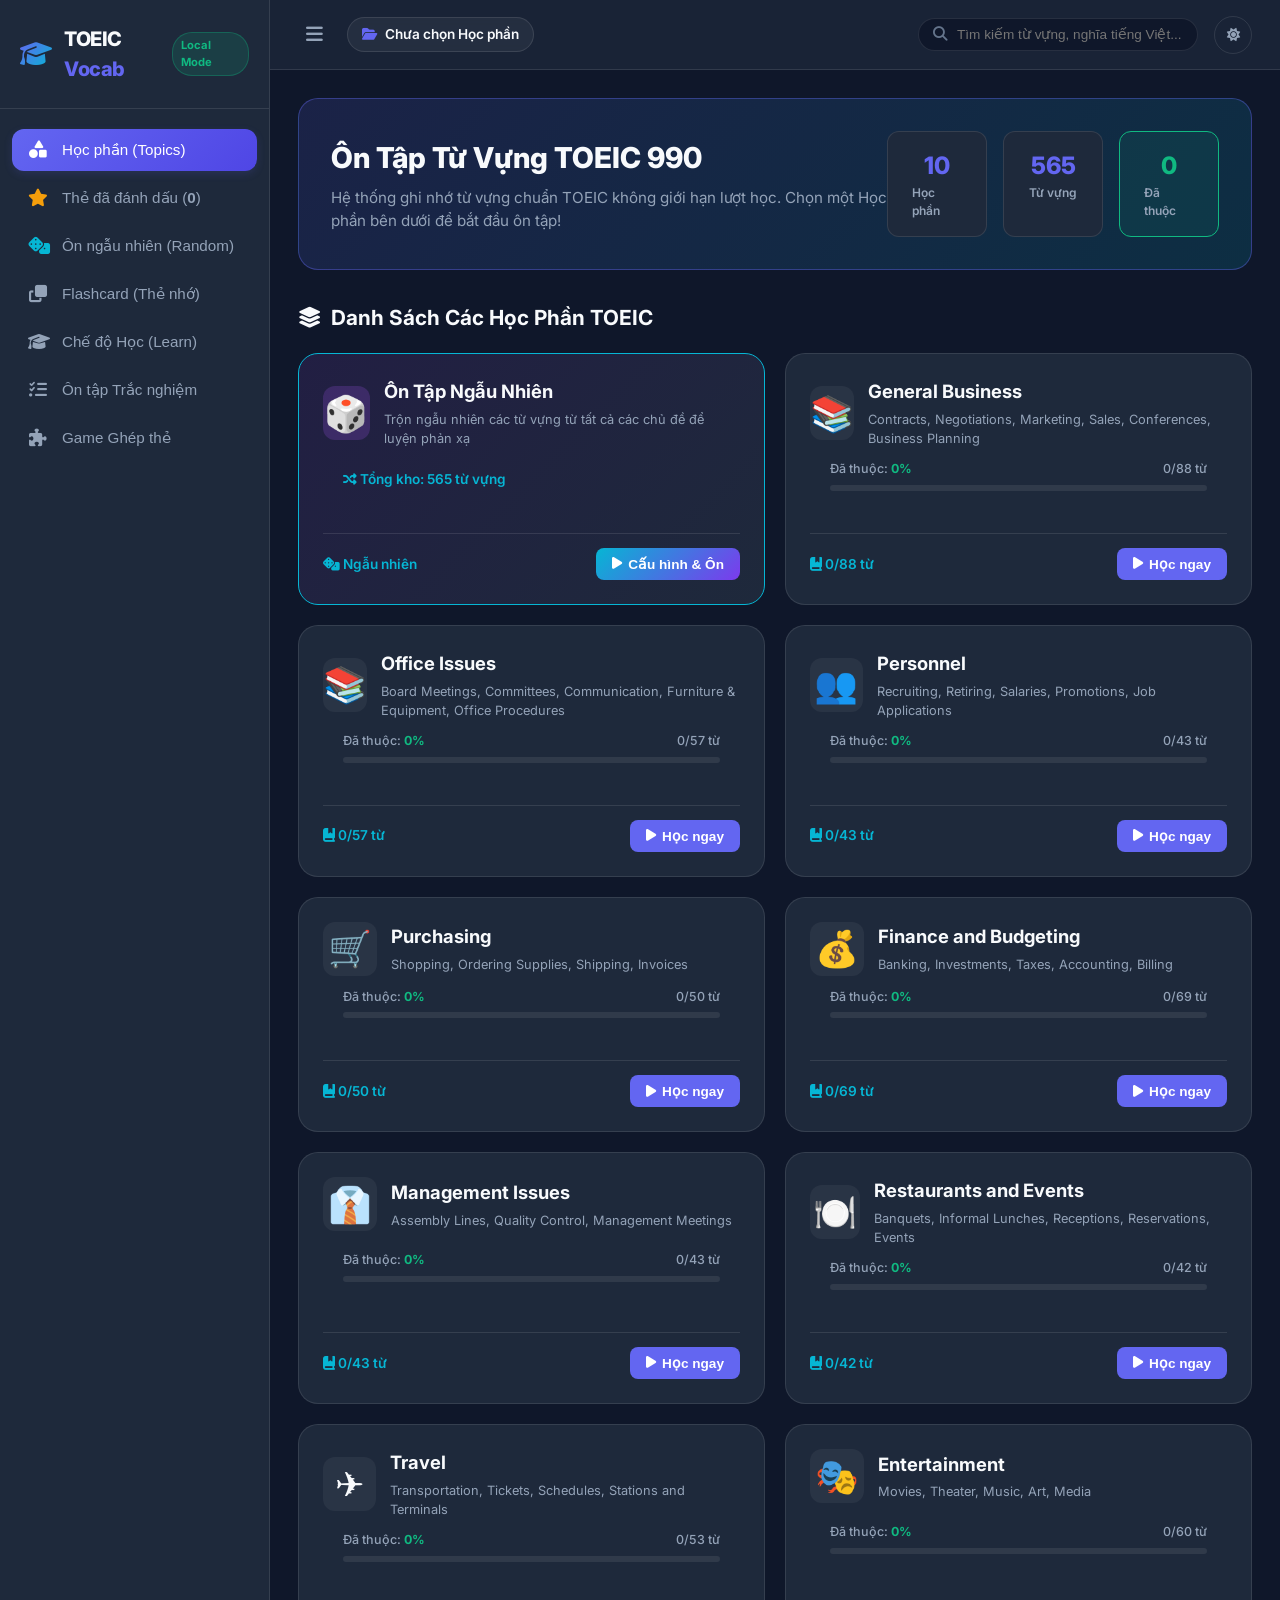
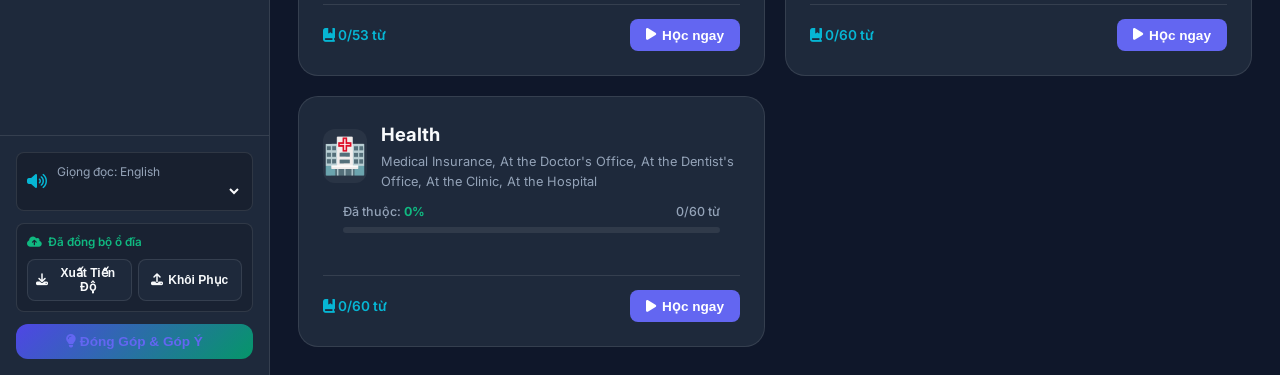
==== commit 543c69e3: "Replace JSON import with System Feedback and Vocab Contribution modal linked to Google Sheets API" ====
--- a/web/index.html
+++ b/web/index.html
@@ -87,8 +87,8 @@
           </div>
         </div>
 
-        <button class="btn-import-data" id="btn-open-import">
-          <i class="fa-solid fa-file-import"></i> Nạp Dữ Liệu JSON
+        <button class="btn-import-data" id="btn-open-feedback" style="background: linear-gradient(135deg, #4f46e5 0%, #059669 100%); border: none;">
+          <i class="fa-solid fa-lightbulb"></i> Đóng Góp & Góp Ý
         </button>
       </div>
     </aside>
@@ -558,23 +558,144 @@
     </main>
   </div>
 
-  <!-- Modal Import Data -->
-  <div class="modal-backdrop hidden" id="modal-import">
-    <div class="modal-content">
+  <!-- Modal Đóng Góp & Góp Ý -->
+  <div class="modal-backdrop hidden" id="modal-feedback">
+    <div class="modal-content modal-feedback-content">
       <div class="modal-header">
-        <h3><i class="fa-solid fa-file-import"></i> Nạp Dữ Liệu Từ Vựng Custom (JSON)</h3>
-        <button class="btn-close-modal" id="btn-close-import">&times;</button>
+        <h3><i class="fa-solid fa-comments"></i> Đóng Góp & Góp Ý Hệ Thống</h3>
+        <button class="btn-close-modal" id="btn-close-feedback">&times;</button>
       </div>
+
+      <!-- Tab Navigation -->
+      <div class="modal-tabs">
+        <button class="tab-btn active" id="tab-btn-feedback">
+          <i class="fa-solid fa-comment-dots"></i> Góp Ý Hệ Thống
+        </button>
+        <button class="tab-btn" id="tab-btn-vocab">
+          <i class="fa-solid fa-book-bookmark"></i> Đóng Góp Từ Vựng
+        </button>
+      </div>
+
       <div class="modal-body">
-        <p>Dán chuỗi JSON danh sách từ vựng hoặc nạp file JSON xuất từ script Python:</p>
-        <textarea id="import-json-text" placeholder='[{"topic_id": "custom", "topic_name": "Tự chọn", "words": [...]}]'></textarea>
-      </div>
-      <div class="modal-footer" style="display: flex; justify-content: space-between; gap: 10px;">
-        <button class="btn-secondary" id="btn-reset-dataset" style="color: #ff4d4f; border-color: rgba(255,77,79,0.3);"><i class="fa-solid fa-rotate-left"></i> Khôi phục dữ liệu từ server (Xóa JSON tạm)</button>
-        <div style="display: flex; gap: 8px;">
-          <button class="btn-secondary" id="btn-cancel-import">Hủy</button>
-          <button class="btn-primary" id="btn-submit-import">Nạp Dữ Liệu</button>
-        </div>
+        <!-- Tab Content 1: System Feedback -->
+        <form class="tab-content active" id="form-feedback">
+          <div class="form-row">
+            <div class="form-group">
+              <label for="fb-name">Họ và tên (Tùy chọn)</label>
+              <input type="text" id="fb-name" placeholder="Ví dụ: Nguyễn Văn A" />
+            </div>
+            <div class="form-group">
+              <label for="fb-email">Email liên hệ (Tùy chọn)</label>
+              <input type="email" id="fb-email" placeholder="name@example.com" />
+            </div>
+          </div>
+
+          <div class="form-row">
+            <div class="form-group">
+              <label for="fb-type">Loại đóng góp</label>
+              <select id="fb-type">
+                <option value="Góp ý tính năng mới">💡 Đề xuất tính năng mới</option>
+                <option value="Báo lỗi hệ thống">⚠️ Báo lỗi (Bug)</option>
+                <option value="Ý kiến khác">💬 Ý kiến đóng góp khác</option>
+              </select>
+            </div>
+            <div class="form-group">
+              <label>Đánh giá trải nghiệm</label>
+              <div class="star-rating" id="fb-star-rating">
+                <i class="fa-solid fa-star star" data-value="1"></i>
+                <i class="fa-solid fa-star star" data-value="2"></i>
+                <i class="fa-solid fa-star star" data-value="3"></i>
+                <i class="fa-solid fa-star star" data-value="4"></i>
+                <i class="fa-solid fa-star star active" data-value="5"></i>
+              </div>
+            </div>
+          </div>
+
+          <div class="form-group">
+            <label for="fb-content">Nội dung góp ý <span class="required">*</span></label>
+            <textarea id="fb-content" rows="4" placeholder="Chia sẻ suy nghĩ hoặc ý kiến của bạn về ứng dụng..." required></textarea>
+          </div>
+
+          <div class="form-status" id="fb-status-msg"></div>
+
+          <div class="modal-footer">
+            <button type="button" class="btn-secondary" id="btn-cancel-feedback">Hủy</button>
+            <button type="submit" class="btn-primary" id="btn-submit-feedback">
+              <i class="fa-solid fa-paper-plane"></i> Gửi Góp Ý
+            </button>
+          </div>
+        </form>
+
+        <!-- Tab Content 2: Vocab Contribution -->
+        <form class="tab-content hidden" id="form-vocab">
+          <div class="form-row">
+            <div class="form-group">
+              <label for="vocab-topic">Chủ đề TOEIC <span class="required">*</span></label>
+              <input type="text" id="vocab-topic" placeholder="Ví dụ: Business Contracts, Office Life..." required />
+            </div>
+            <div class="form-group">
+              <label for="vocab-term">Từ vựng (Term) <span class="required">*</span></label>
+              <input type="text" id="vocab-term" placeholder="Ví dụ: negotiate" required />
+            </div>
+          </div>
+
+          <div class="form-row">
+            <div class="form-group">
+              <label for="vocab-ipa">Phiên âm (IPA)</label>
+              <input type="text" id="vocab-ipa" placeholder="Ví dụ: /nɪˈɡəʊ.ʃi.eɪt/" />
+            </div>
+            <div class="form-group">
+              <label for="vocab-pos">Từ loại (Part of Speech)</label>
+              <select id="vocab-pos">
+                <option value="verb">Động từ (v.)</option>
+                <option value="noun">Danh từ (n.)</option>
+                <option value="adjective">Tính từ (adj.)</option>
+                <option value="adverb">Trạng từ (adv.)</option>
+                <option value="phrase">Cụm từ (phrase)</option>
+              </select>
+            </div>
+          </div>
+
+          <div class="form-group">
+            <label for="vocab-def">Định nghĩa tiếng Việt <span class="required">*</span></label>
+            <input type="text" id="vocab-def" placeholder="Ví dụ: đàm phán, thương lượng" required />
+          </div>
+
+          <div class="form-row">
+            <div class="form-group">
+              <label for="vocab-ex-en">Ví dụ tiếng Anh</label>
+              <textarea id="vocab-ex-en" rows="2" placeholder="Ví dụ: The two companies managed to negotiate a fair deal."></textarea>
+            </div>
+            <div class="form-group">
+              <label for="vocab-ex-vi">Dịch ví dụ tiếng Việt</label>
+              <textarea id="vocab-ex-vi" rows="2" placeholder="Ví dụ: Hai công ty đã đàm phán thành công một thỏa thuận công bằng."></textarea>
+            </div>
+          </div>
+
+          <div class="form-status" id="vocab-status-msg"></div>
+
+          <div class="modal-footer">
+            <button type="button" class="btn-secondary" id="btn-cancel-vocab">Hủy</button>
+            <button type="submit" class="btn-primary" id="btn-submit-vocab">
+              <i class="fa-solid fa-plus-circle"></i> Đóng Góp Từ Vựng
+            </button>
+          </div>
+        </form>
+
+        <!-- Google Apps Script Settings Toggle -->
+        <div class="api-config-section">
+          <button type="button" class="btn-link-config" id="btn-toggle-api-config">
+            <i class="fa-solid fa-gear"></i> Cấu hình Google Sheets Web App API URL
+          </button>
+          <div class="api-config-body hidden" id="api-config-body">
+            <p class="config-desc">Nhập Web App URL từ Google Apps Script của bạn để lưu dữ liệu đóng góp vào Google Sheet cá nhân:</p>
+            <div class="api-input-group">
+              <input type="url" id="input-api-url" placeholder="https://script.google.com/macros/s/.../exec" />
+              <button type="button" class="btn-secondary btn-sm" id="btn-save-api-url">Lưu URL</button>
+            </div>
+          </div>
+        </div>
+
       </div>
     </div>
   </div>
--- a/web/style.css
+++ b/web/style.css
@@ -2139,5 +2139,218 @@
   box-shadow: 0 0 0 2px rgba(168, 85, 247, 0.2);
 }
 
-
-
+/* ----------------------------------------------------
+   MODAL FEEDBACK & VOCAB CONTRIBUTION STYLES
+   ---------------------------------------------------- */
+.modal-feedback-content {
+  max-width: 640px !important;
+  width: 92%;
+  border-radius: 16px;
+  overflow: hidden;
+}
+
+.modal-tabs {
+  display: flex;
+  background: var(--bg-main, #f8fafc);
+  border-bottom: 1px solid var(--border-color, #e2e8f0);
+  padding: 6px 12px 0 12px;
+  gap: 8px;
+}
+
+.tab-btn {
+  flex: 1;
+  padding: 10px 16px;
+  background: transparent;
+  border: none;
+  border-bottom: 3px solid transparent;
+  font-size: 0.95rem;
+  font-weight: 600;
+  color: var(--text-muted, #64748b);
+  cursor: pointer;
+  display: flex;
+  align-items: center;
+  justify-content: center;
+  gap: 8px;
+  transition: all 0.2s ease;
+  border-radius: 8px 8px 0 0;
+}
+
+.tab-btn:hover {
+  color: var(--accent-primary, #4f46e5);
+  background: rgba(79, 70, 229, 0.05);
+}
+
+.tab-btn.active {
+  color: var(--accent-primary, #4f46e5);
+  border-bottom-color: var(--accent-primary, #4f46e5);
+  background: #ffffff;
+}
+
+.tab-content {
+  display: flex;
+  flex-direction: column;
+  gap: 14px;
+}
+
+.tab-content.hidden {
+  display: none !important;
+}
+
+.form-row {
+  display: grid;
+  grid-template-columns: 1fr 1fr;
+  gap: 12px;
+}
+
+@media (max-width: 600px) {
+  .form-row {
+    grid-template-columns: 1fr;
+  }
+}
+
+.form-group {
+  display: flex;
+  flex-direction: column;
+  gap: 6px;
+}
+
+.form-group label {
+  font-size: 0.88rem;
+  font-weight: 600;
+  color: var(--text-main, #1e293b);
+}
+
+.form-group .required {
+  color: #ef4444;
+}
+
+.form-group input,
+.form-group select,
+.form-group textarea {
+  padding: 10px 12px;
+  border: 1px solid var(--border-color, #cbd5e1);
+  border-radius: 8px;
+  font-size: 0.92rem;
+  font-family: inherit;
+  background: var(--bg-card, #ffffff);
+  color: var(--text-main, #0f172a);
+  transition: border-color 0.2s, box-shadow 0.2s;
+}
+
+.form-group input:focus,
+.form-group select:focus,
+.form-group textarea:focus {
+  border-color: var(--accent-primary, #4f46e5);
+  outline: none;
+  box-shadow: 0 0 0 3px rgba(79, 70, 229, 0.15);
+}
+
+/* Star Rating */
+.star-rating {
+  display: flex;
+  align-items: center;
+  gap: 6px;
+  padding: 6px 0;
+}
+
+.star-rating .star {
+  font-size: 1.4rem;
+  color: #cbd5e1;
+  cursor: pointer;
+  transition: transform 0.15s, color 0.15s;
+}
+
+.star-rating .star:hover,
+.star-rating .star.active {
+  color: #f59e0b;
+  transform: scale(1.15);
+}
+
+/* Status Message */
+.form-status {
+  padding: 10px 14px;
+  border-radius: 8px;
+  font-size: 0.88rem;
+  font-weight: 600;
+  display: none;
+}
+
+.form-status.success {
+  display: block;
+  background: rgba(16, 185, 129, 0.12);
+  color: #047857;
+  border: 1px solid rgba(16, 185, 129, 0.3);
+}
+
+.form-status.error {
+  display: block;
+  background: rgba(239, 68, 68, 0.12);
+  color: #b91c1c;
+  border: 1px solid rgba(239, 68, 68, 0.3);
+}
+
+.form-status.loading {
+  display: block;
+  background: rgba(79, 70, 229, 0.12);
+  color: #4338ca;
+  border: 1px solid rgba(79, 70, 229, 0.3);
+}
+
+/* API Config Section */
+.api-config-section {
+  margin-top: 16px;
+  padding-top: 12px;
+  border-top: 1px dashed var(--border-color, #e2e8f0);
+}
+
+.btn-link-config {
+  background: none;
+  border: none;
+  color: var(--text-muted, #64748b);
+  font-size: 0.82rem;
+  cursor: pointer;
+  display: flex;
+  align-items: center;
+  gap: 6px;
+  padding: 4px 0;
+}
+
+.btn-link-config:hover {
+  color: var(--accent-primary, #4f46e5);
+  text-decoration: underline;
+}
+
+.api-config-body {
+  margin-top: 8px;
+  padding: 10px;
+  background: var(--bg-main, #f8fafc);
+  border-radius: 8px;
+  border: 1px solid var(--border-color, #e2e8f0);
+}
+
+.config-desc {
+  font-size: 0.8rem;
+  color: var(--text-muted, #64748b);
+  margin-bottom: 6px;
+}
+
+.api-input-group {
+  display: flex;
+  gap: 8px;
+}
+
+.api-input-group input {
+  flex: 1;
+  padding: 6px 10px;
+  font-size: 0.82rem;
+  border: 1px solid var(--border-color, #cbd5e1);
+  border-radius: 6px;
+}
+
+.btn-sm {
+  padding: 6px 12px !important;
+  font-size: 0.8rem !important;
+}
+
+
+
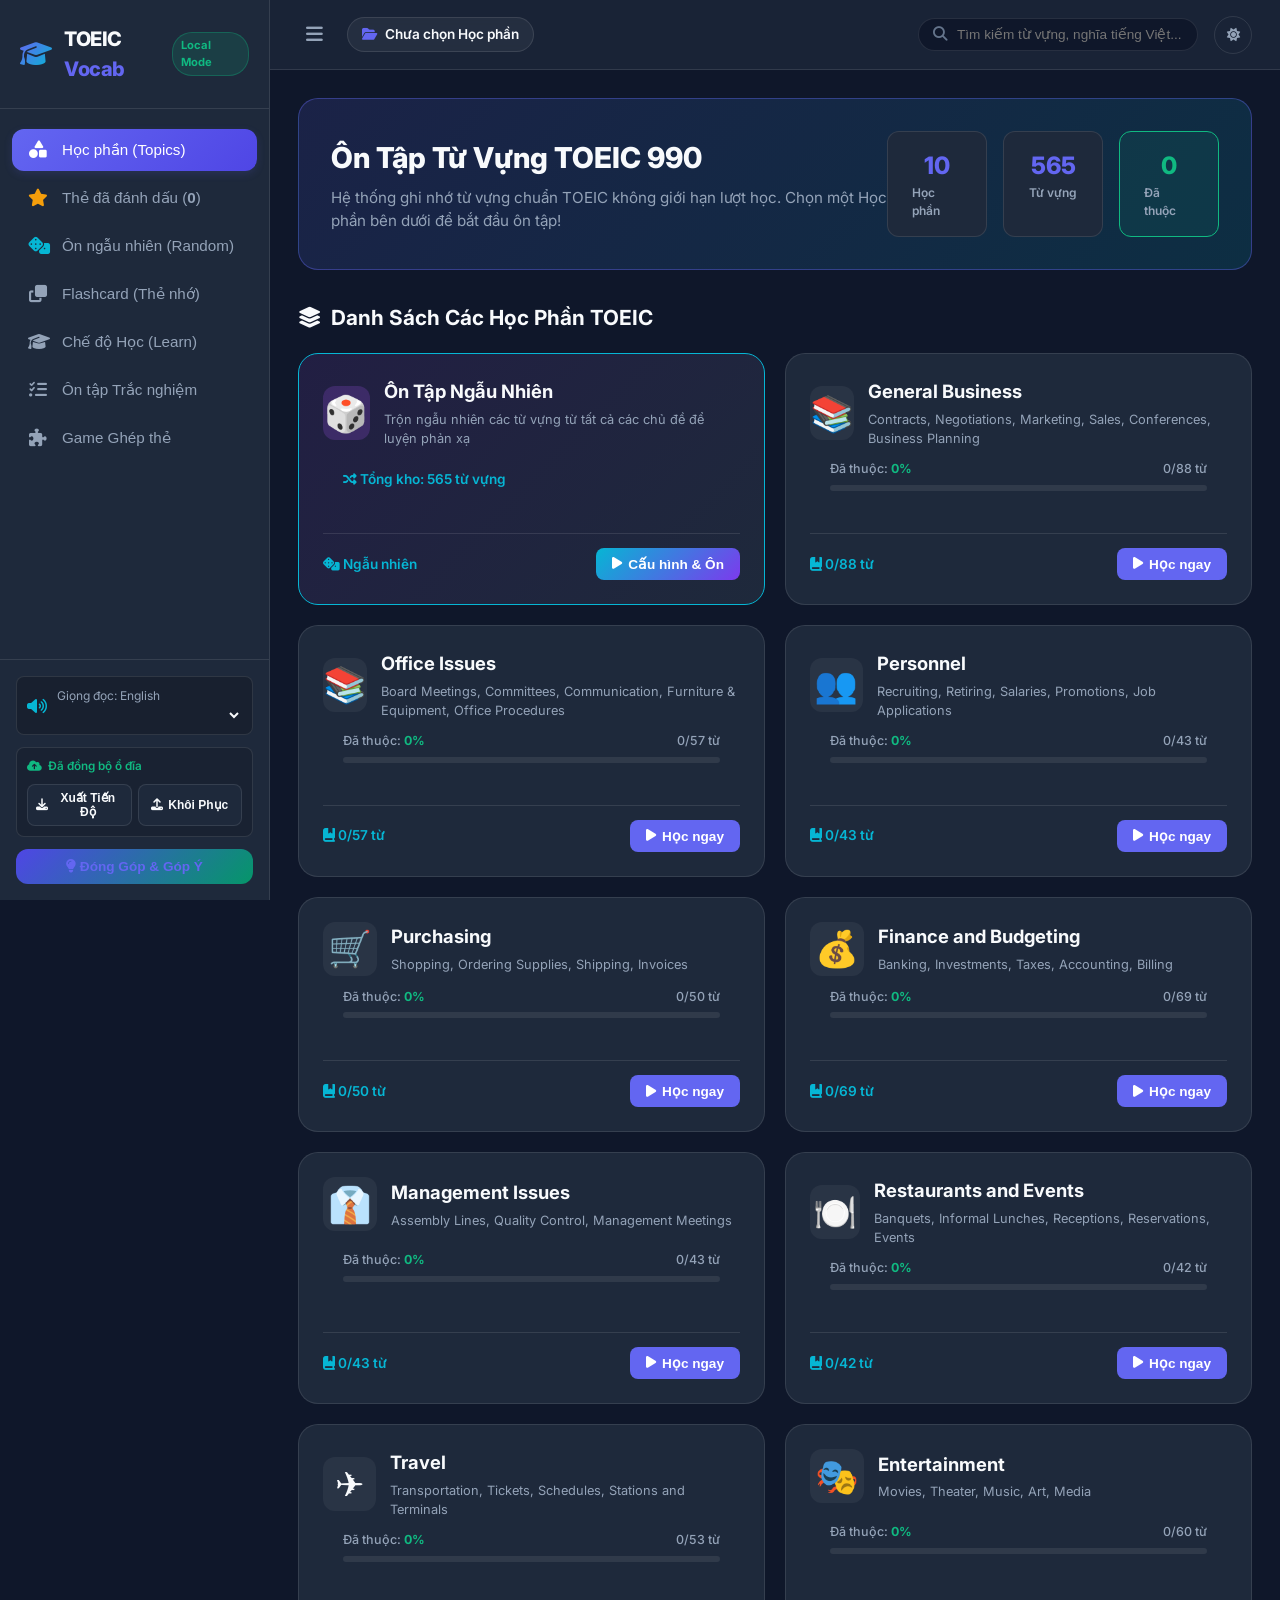
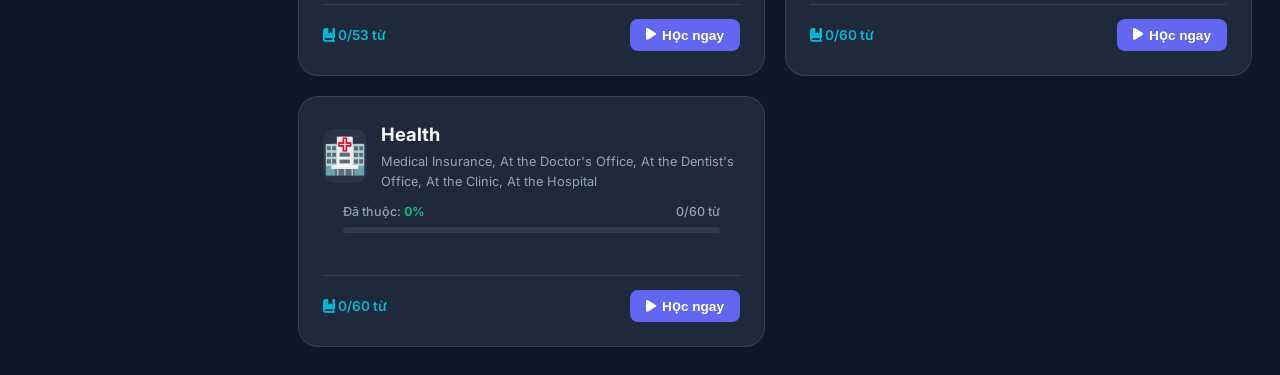
==== commit e31dfceb: "Fix sidebar layout to fixed position, optimize modal overflow scrolling, and support batch vocab sub" ====
--- a/web/index.html
+++ b/web/index.html
@@ -626,58 +626,73 @@
           </div>
         </form>
 
-        <!-- Tab Content 2: Vocab Contribution -->
+        <!-- Tab Content 2: Vocab Contribution Batch Submission -->
         <form class="tab-content hidden" id="form-vocab">
-          <div class="form-row">
-            <div class="form-group">
-              <label for="vocab-topic">Chủ đề TOEIC <span class="required">*</span></label>
-              <input type="text" id="vocab-topic" placeholder="Ví dụ: Business Contracts, Office Life..." required />
-            </div>
-            <div class="form-group">
-              <label for="vocab-term">Từ vựng (Term) <span class="required">*</span></label>
-              <input type="text" id="vocab-term" placeholder="Ví dụ: negotiate" required />
-            </div>
-          </div>
-
-          <div class="form-row">
-            <div class="form-group">
-              <label for="vocab-ipa">Phiên âm (IPA)</label>
-              <input type="text" id="vocab-ipa" placeholder="Ví dụ: /nɪˈɡəʊ.ʃi.eɪt/" />
-            </div>
-            <div class="form-group">
-              <label for="vocab-pos">Từ loại (Part of Speech)</label>
-              <select id="vocab-pos">
-                <option value="verb">Động từ (v.)</option>
-                <option value="noun">Danh từ (n.)</option>
-                <option value="adjective">Tính từ (adj.)</option>
-                <option value="adverb">Trạng từ (adv.)</option>
-                <option value="phrase">Cụm từ (phrase)</option>
-              </select>
-            </div>
-          </div>
-
           <div class="form-group">
-            <label for="vocab-def">Định nghĩa tiếng Việt <span class="required">*</span></label>
-            <input type="text" id="vocab-def" placeholder="Ví dụ: đàm phán, thương lượng" required />
-          </div>
-
-          <div class="form-row">
-            <div class="form-group">
-              <label for="vocab-ex-en">Ví dụ tiếng Anh</label>
-              <textarea id="vocab-ex-en" rows="2" placeholder="Ví dụ: The two companies managed to negotiate a fair deal."></textarea>
-            </div>
-            <div class="form-group">
-              <label for="vocab-ex-vi">Dịch ví dụ tiếng Việt</label>
-              <textarea id="vocab-ex-vi" rows="2" placeholder="Ví dụ: Hai công ty đã đàm phán thành công một thỏa thuận công bằng."></textarea>
-            </div>
-          </div>
+            <label for="vocab-topic">Chủ đề TOEIC <span class="required">*</span></label>
+            <input type="text" id="vocab-topic" placeholder="Ví dụ: Business Contracts, Office Life, Personnel..." required />
+          </div>
+
+          <div class="vocab-batch-header">
+            <label>Danh sách từ vựng đóng góp <span class="required">*</span></label>
+            <span class="vocab-batch-count" id="vocab-batch-count">1 từ</span>
+          </div>
+
+          <!-- Dynamic Words Container -->
+          <div class="vocab-words-list" id="vocab-words-list">
+            <!-- Word Card Item 1 -->
+            <div class="word-card-item" data-index="0">
+              <div class="word-card-header">
+                <span class="word-card-title"><i class="fa-solid fa-font"></i> Từ vựng #1</span>
+                <button type="button" class="btn-remove-word hidden" title="Xóa từ này">&times;</button>
+              </div>
+
+              <div class="form-row">
+                <div class="form-group">
+                  <label>Từ vựng (Term) <span class="required">*</span></label>
+                  <input type="text" class="input-vocab-term" placeholder="Ví dụ: negotiate" required />
+                </div>
+                <div class="form-group">
+                  <label>Từ loại</label>
+                  <select class="input-vocab-pos">
+                    <option value="v.">Động từ (v.)</option>
+                    <option value="n.">Danh từ (n.)</option>
+                    <option value="adj.">Tính từ (adj.)</option>
+                    <option value="adv.">Trạng từ (adv.)</option>
+                    <option value="phrase">Cụm từ (phrase)</option>
+                  </select>
+                </div>
+              </div>
+
+              <div class="form-group">
+                <label>Định nghĩa tiếng Việt <span class="required">*</span></label>
+                <input type="text" class="input-vocab-def" placeholder="Ví dụ: đàm phán, thương lượng" required />
+              </div>
+
+              <div class="form-row">
+                <div class="form-group">
+                  <label>Ví dụ minh họa</label>
+                  <input type="text" class="input-vocab-ex" placeholder="Ví dụ: They negotiated a new contract." />
+                </div>
+                <div class="form-group">
+                  <label>Link Hình ảnh (Image URL)</label>
+                  <input type="url" class="input-vocab-img" placeholder="https://example.com/image.jpg" />
+                </div>
+              </div>
+            </div>
+          </div>
+
+          <!-- Add More Word Button -->
+          <button type="button" class="btn-add-word-row" id="btn-add-word-row">
+            <i class="fa-solid fa-plus-circle"></i> Thêm từ vựng nữa
+          </button>
 
           <div class="form-status" id="vocab-status-msg"></div>
 
           <div class="modal-footer">
             <button type="button" class="btn-secondary" id="btn-cancel-vocab">Hủy</button>
             <button type="submit" class="btn-primary" id="btn-submit-vocab">
-              <i class="fa-solid fa-plus-circle"></i> Đóng Góp Từ Vựng
+              <i class="fa-solid fa-paper-plane"></i> Gửi Tất Cả Từ Vựng
             </button>
           </div>
         </form>
--- a/web/style.css
+++ b/web/style.css
@@ -75,6 +75,11 @@
 /* Sidebar Styles */
 .sidebar {
   width: 270px;
+  height: 100vh;
+  position: fixed;
+  top: 0;
+  left: 0;
+  overflow-y: auto;
   background-color: var(--bg-secondary);
   border-right: 1px solid var(--border-color);
   display: flex;
@@ -83,8 +88,19 @@
   z-index: 100;
 }
 
+.main-content {
+  margin-left: 270px;
+  flex: 1;
+  transition: var(--transition-normal);
+}
+
 .sidebar.collapsed {
-  margin-left: -270px;
+  transform: translateX(-270px);
+  margin-left: 0;
+}
+
+.sidebar.collapsed ~ .main-content {
+  margin-left: 0;
 }
 
 .sidebar-header {
@@ -2143,10 +2159,19 @@
    MODAL FEEDBACK & VOCAB CONTRIBUTION STYLES
    ---------------------------------------------------- */
 .modal-feedback-content {
-  max-width: 640px !important;
+  max-width: 680px !important;
   width: 92%;
+  max-height: 88vh;
   border-radius: 16px;
   overflow: hidden;
+  display: flex;
+  flex-direction: column;
+}
+
+.modal-feedback-content .modal-body {
+  overflow-y: auto;
+  flex: 1;
+  padding: 20px;
 }
 
 .modal-tabs {
@@ -2352,5 +2377,99 @@
   font-size: 0.8rem !important;
 }
 
-
-
+/* Batch Vocab Contribution Styles */
+.vocab-batch-header {
+  display: flex;
+  justify-content: space-between;
+  align-items: center;
+  margin-top: 10px;
+  margin-bottom: 8px;
+  font-weight: 700;
+  font-size: 0.9rem;
+}
+
+.vocab-batch-count {
+  background: rgba(79, 70, 229, 0.12);
+  color: var(--accent-primary, #4f46e5);
+  padding: 2px 10px;
+  border-radius: 12px;
+  font-size: 0.8rem;
+}
+
+.vocab-words-list {
+  display: flex;
+  flex-direction: column;
+  gap: 12px;
+  margin-bottom: 12px;
+}
+
+.word-card-item {
+  background: var(--bg-main, #f8fafc);
+  border: 1px solid var(--border-color, #e2e8f0);
+  border-radius: 12px;
+  padding: 14px;
+  display: flex;
+  flex-direction: column;
+  gap: 10px;
+  position: relative;
+}
+
+.word-card-header {
+  display: flex;
+  justify-content: space-between;
+  align-items: center;
+  border-bottom: 1px dashed var(--border-color, #e2e8f0);
+  padding-bottom: 8px;
+  margin-bottom: 4px;
+}
+
+.word-card-title {
+  font-weight: 700;
+  font-size: 0.88rem;
+  color: var(--accent-primary, #4f46e5);
+}
+
+.btn-remove-word {
+  background: rgba(239, 68, 68, 0.1);
+  color: #ef4444;
+  border: none;
+  width: 26px;
+  height: 26px;
+  border-radius: 50%;
+  font-size: 1.1rem;
+  cursor: pointer;
+  display: flex;
+  align-items: center;
+  justify-content: center;
+  transition: all 0.15s ease;
+}
+
+.btn-remove-word:hover {
+  background: #ef4444;
+  color: #ffffff;
+}
+
+.btn-add-word-row {
+  background: rgba(79, 70, 229, 0.08);
+  color: var(--accent-primary, #4f46e5);
+  border: 1px dashed var(--accent-primary, #4f46e5);
+  border-radius: 10px;
+  padding: 10px;
+  font-weight: 600;
+  font-size: 0.9rem;
+  cursor: pointer;
+  display: flex;
+  align-items: center;
+  justify-content: center;
+  gap: 8px;
+  width: 100%;
+  transition: all 0.2s ease;
+  margin-bottom: 10px;
+}
+
+.btn-add-word-row:hover {
+  background: rgba(79, 70, 229, 0.15);
+}
+
+
+
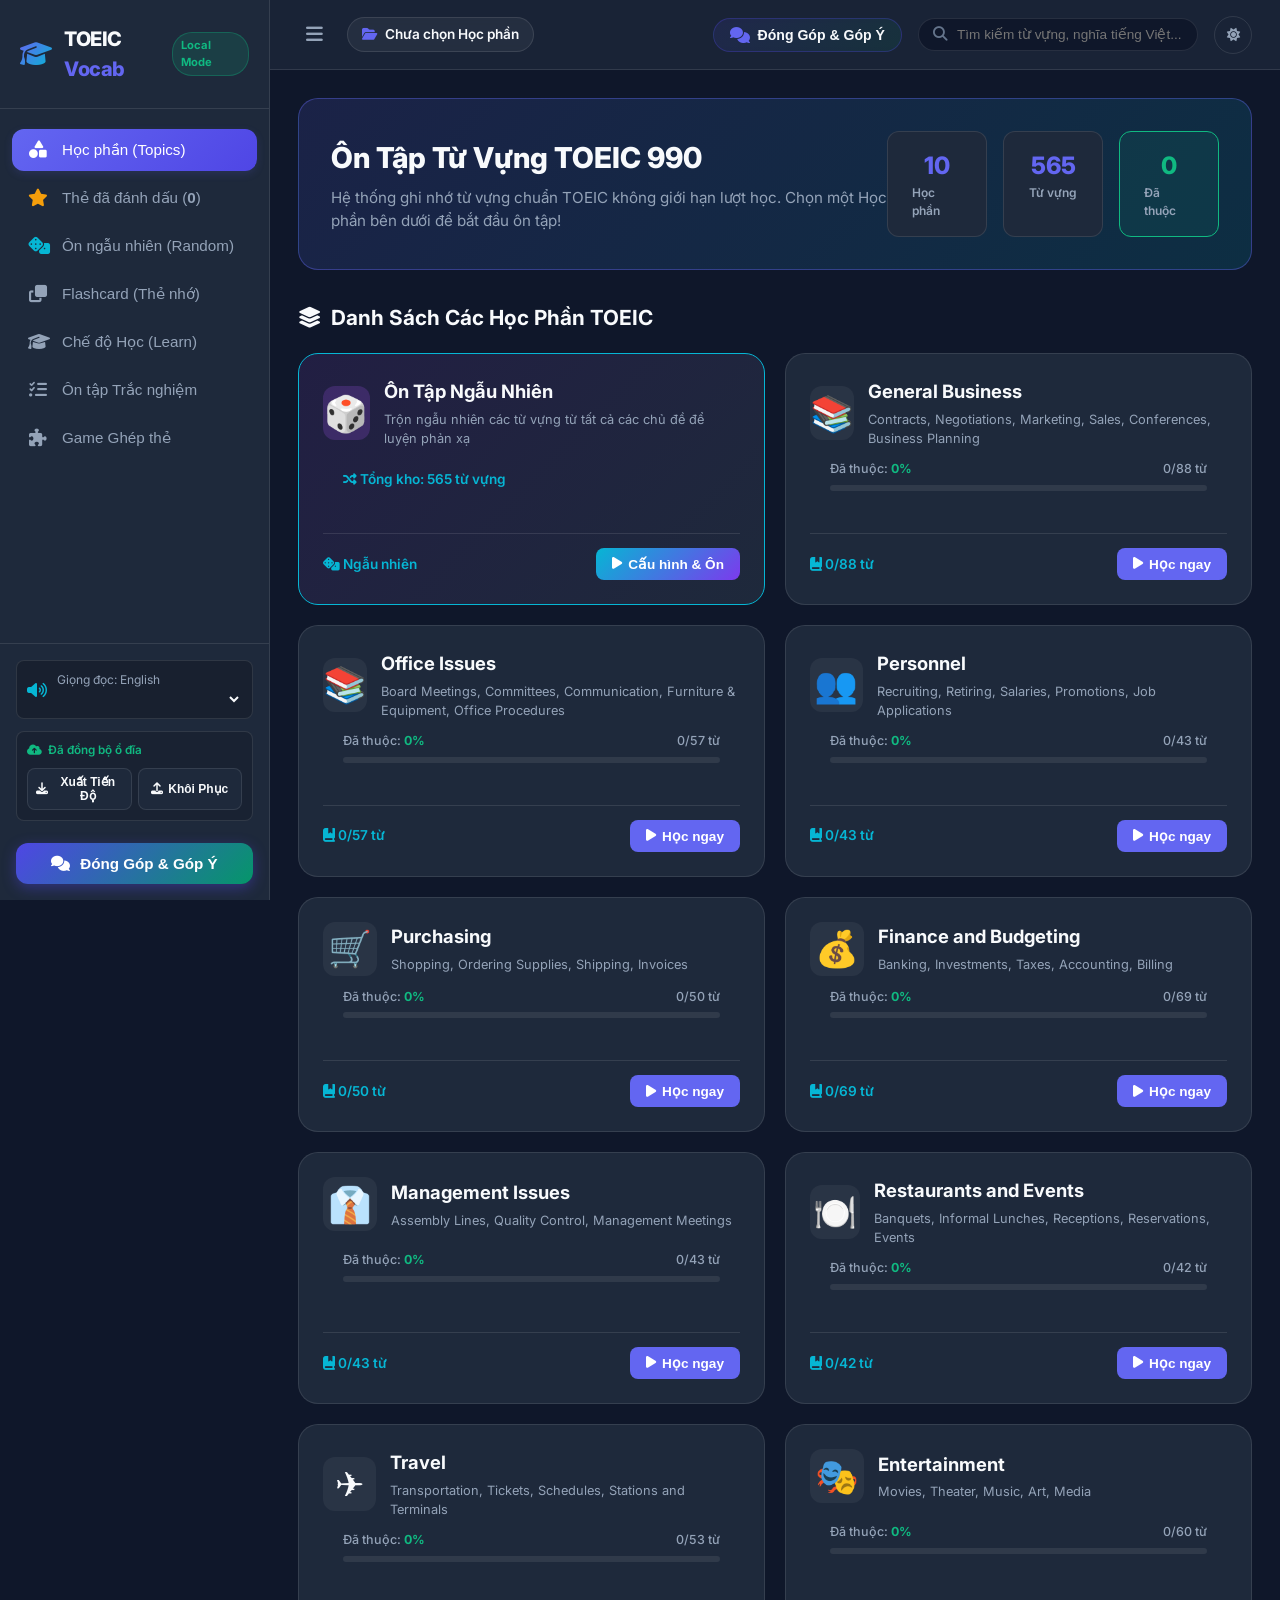
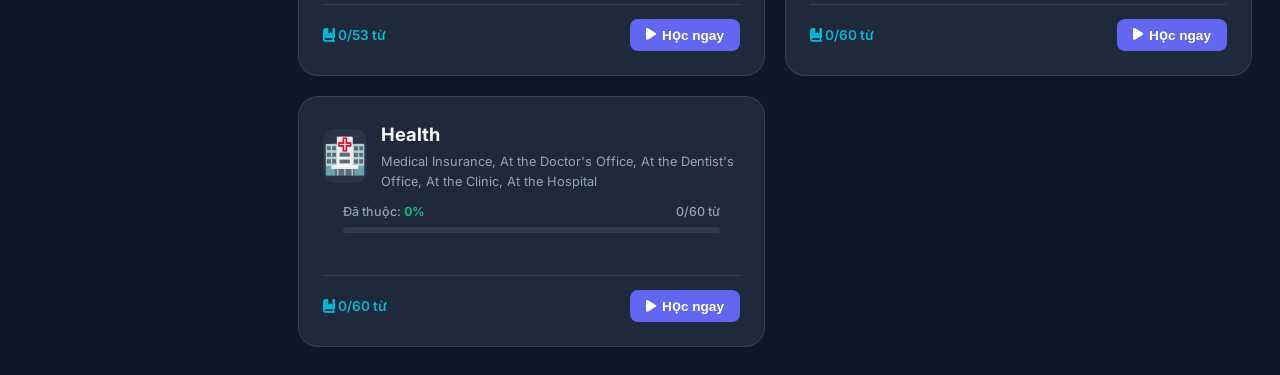
==== commit b6ed87e6: "Enhance visibility of feedback button in header and sidebar, and remove URL config section from form" ====
--- a/web/index.html
+++ b/web/index.html
@@ -87,8 +87,8 @@
           </div>
         </div>
 
-        <button class="btn-import-data" id="btn-open-feedback" style="background: linear-gradient(135deg, #4f46e5 0%, #059669 100%); border: none;">
-          <i class="fa-solid fa-lightbulb"></i> Đóng Góp & Góp Ý
+        <button class="btn-sidebar-feedback" id="btn-open-feedback">
+          <i class="fa-solid fa-comments"></i> <span>Đóng Góp & Góp Ý</span>
         </button>
       </div>
     </aside>
@@ -108,6 +108,10 @@
         </div>
 
         <div class="header-right">
+          <button class="btn-header-feedback" id="btn-open-feedback-header" title="Đóng góp ý kiến & Từ vựng mới">
+            <i class="fa-solid fa-comments"></i> <span>Đóng Góp & Góp Ý</span>
+          </button>
+
           <div class="search-box">
             <i class="fa-solid fa-magnifying-glass"></i>
             <input type="text" id="global-search" placeholder="Tìm kiếm từ vựng, nghĩa tiếng Việt..." />
@@ -697,20 +701,6 @@
           </div>
         </form>
 
-        <!-- Google Apps Script Settings Toggle -->
-        <div class="api-config-section">
-          <button type="button" class="btn-link-config" id="btn-toggle-api-config">
-            <i class="fa-solid fa-gear"></i> Cấu hình Google Sheets Web App API URL
-          </button>
-          <div class="api-config-body hidden" id="api-config-body">
-            <p class="config-desc">Nhập Web App URL từ Google Apps Script của bạn để lưu dữ liệu đóng góp vào Google Sheet cá nhân:</p>
-            <div class="api-input-group">
-              <input type="url" id="input-api-url" placeholder="https://script.google.com/macros/s/.../exec" />
-              <button type="button" class="btn-secondary btn-sm" id="btn-save-api-url">Lưu URL</button>
-            </div>
-          </div>
-        </div>
-
       </div>
     </div>
   </div>
--- a/web/style.css
+++ b/web/style.css
@@ -2156,6 +2156,66 @@
 }
 
 /* ----------------------------------------------------
+   HIGH VISIBILITY FEEDBACK BUTTON STYLES
+   ---------------------------------------------------- */
+.btn-sidebar-feedback {
+  width: 100%;
+  margin-top: 10px;
+  padding: 12px 16px;
+  border-radius: var(--radius-md, 12px);
+  border: none;
+  background: linear-gradient(135deg, #4f46e5 0%, #059669 100%);
+  color: #ffffff;
+  font-size: 0.95rem;
+  font-weight: 700;
+  cursor: pointer;
+  display: flex;
+  align-items: center;
+  justify-content: center;
+  gap: 10px;
+  box-shadow: 0 4px 14px rgba(79, 70, 229, 0.4);
+  transition: all 0.25s ease;
+}
+
+.btn-sidebar-feedback:hover {
+  transform: translateY(-2px);
+  box-shadow: 0 6px 20px rgba(79, 70, 229, 0.55);
+  filter: brightness(1.08);
+}
+
+.btn-header-feedback {
+  padding: 8px 16px;
+  border-radius: 20px;
+  border: 1px solid rgba(79, 70, 229, 0.3);
+  background: linear-gradient(135deg, rgba(79, 70, 229, 0.12), rgba(5, 150, 105, 0.12));
+  color: var(--text-main);
+  font-size: 0.88rem;
+  font-weight: 700;
+  cursor: pointer;
+  display: flex;
+  align-items: center;
+  gap: 8px;
+  transition: all 0.2s ease;
+}
+
+.btn-header-feedback i {
+  color: var(--accent-primary, #4f46e5);
+  font-size: 1rem;
+}
+
+.btn-header-feedback:hover {
+  background: linear-gradient(135deg, #4f46e5, #059669);
+  color: #ffffff;
+  border-color: transparent;
+  box-shadow: 0 4px 14px rgba(79, 70, 229, 0.35);
+  transform: translateY(-1px);
+}
+
+.btn-header-feedback:hover i {
+  color: #ffffff;
+}
+
+/* ----------------------------------------------------
    MODAL FEEDBACK & VOCAB CONTRIBUTION STYLES
    ---------------------------------------------------- */
 .modal-feedback-content {
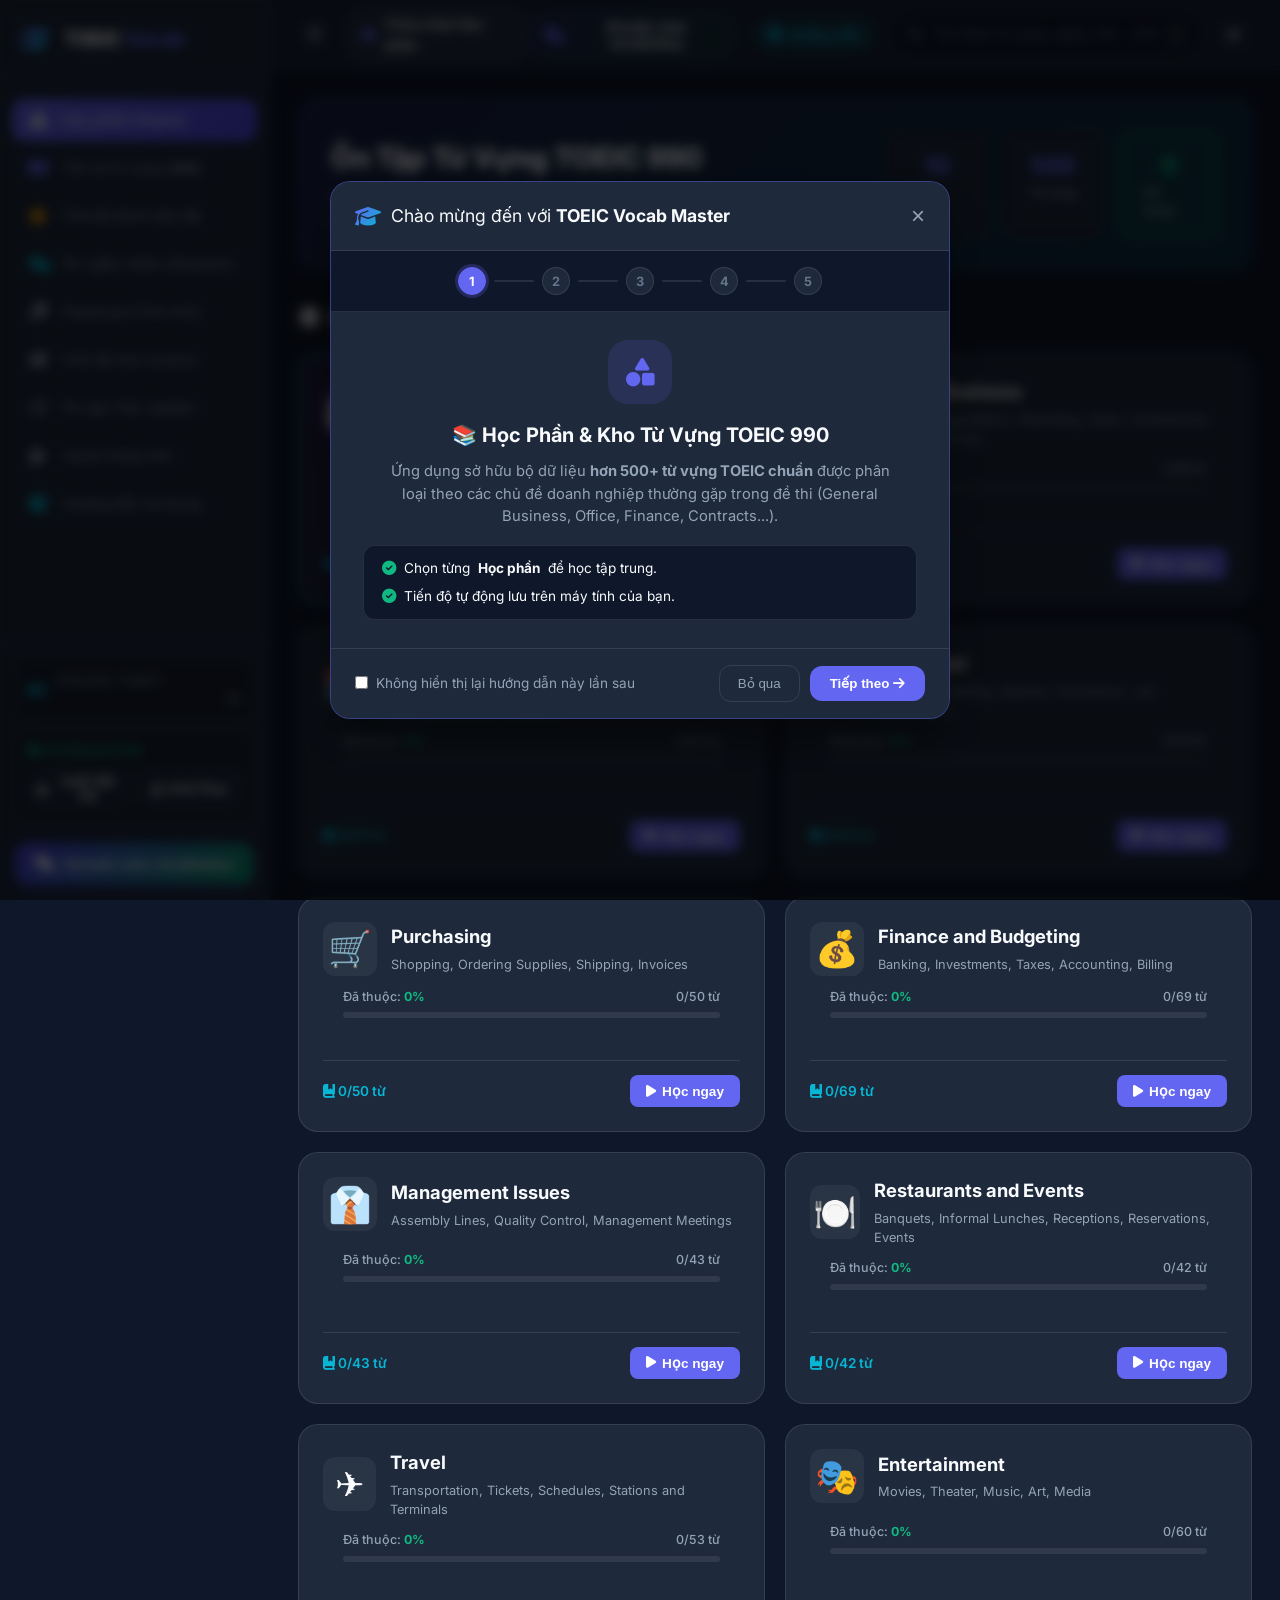
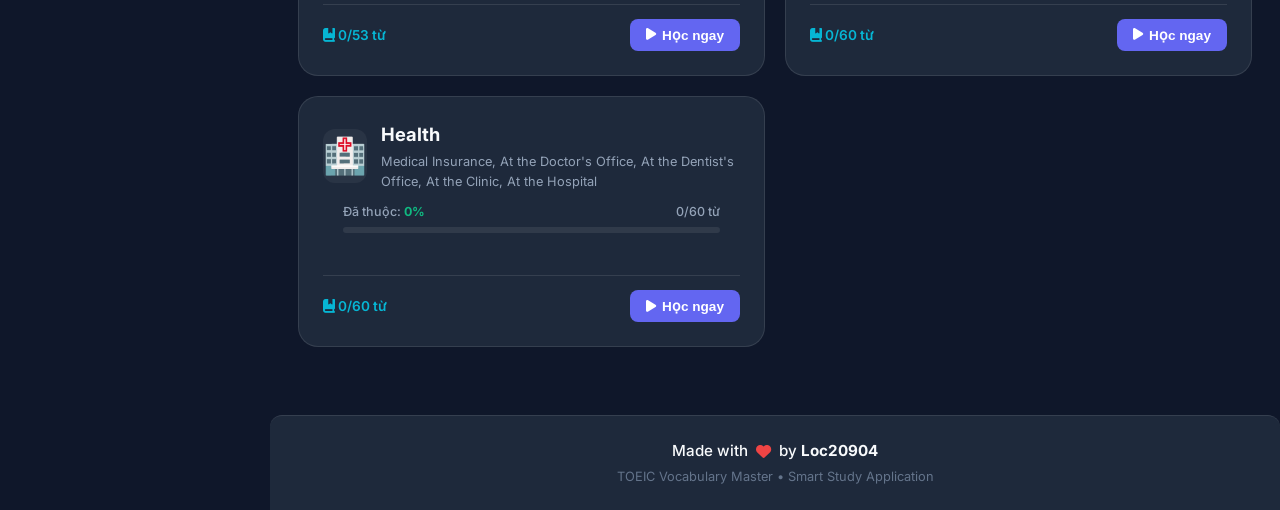
==== commit 157ef6fa: "feat: add all vocabulary page, remake search bar, tutorial onboarding modal, and custom footer" ====
--- a/web/index.html
+++ b/web/index.html
@@ -25,7 +25,6 @@
           <i class="fa-solid fa-graduation-cap logo-icon"></i>
           <span class="logo-text">TOEIC <span>Vocab</span></span>
         </div>
-        <span class="badge-local">Local Mode</span>
       </div>
 
       <nav class="sidebar-menu">
@@ -33,6 +32,10 @@
           <i class="fa-solid fa-shapes"></i>
           <span>Học phần (Topics)</span>
         </button>
+        <button class="menu-item" data-view="all-vocab" id="nav-all-vocab">
+          <i class="fa-solid fa-book-open" style="color: var(--accent-primary);"></i>
+          <span>Tất cả từ vựng (<strong id="sidebar-all-vocab-count">0</strong>)</span>
+        </button>
         <button class="menu-item" data-view="starred" id="nav-starred">
           <i class="fa-solid fa-star" style="color: var(--accent-warning);"></i>
           <span>Thẻ đã đánh dấu (<strong id="sidebar-starred-count">0</strong>)</span>
@@ -56,6 +59,10 @@
         <button class="menu-item" data-view="match" id="nav-match">
           <i class="fa-solid fa-puzzle-piece"></i>
           <span>Game Ghép thẻ</span>
+        </button>
+        <button class="menu-item" id="nav-tutorial">
+          <i class="fa-solid fa-circle-question" style="color: var(--accent-secondary);"></i>
+          <span>Hướng dẫn sử dụng</span>
         </button>
       </nav>
 
@@ -88,7 +95,7 @@
         </div>
 
         <button class="btn-sidebar-feedback" id="btn-open-feedback">
-          <i class="fa-solid fa-comments"></i> <span>Đóng Góp & Góp Ý</span>
+          <i class="fa-solid fa-comments"></i> <span>Donate new vocabulary</span>
         </button>
       </div>
     </aside>
@@ -108,13 +115,21 @@
         </div>
 
         <div class="header-right">
-          <button class="btn-header-feedback" id="btn-open-feedback-header" title="Đóng góp ý kiến & Từ vựng mới">
-            <i class="fa-solid fa-comments"></i> <span>Đóng Góp & Góp Ý</span>
-          </button>
-
-          <div class="search-box">
-            <i class="fa-solid fa-magnifying-glass"></i>
-            <input type="text" id="global-search" placeholder="Tìm kiếm từ vựng, nghĩa tiếng Việt..." />
+          <button class="btn-header-feedback" id="btn-open-feedback-header" title="Donate new vocabulary">
+            <i class="fa-solid fa-comments"></i> <span>Donate new vocabulary</span>
+          </button>
+
+          <button class="btn-header-tutorial" id="btn-open-tutorial-header" title="Xem hướng dẫn sử dụng ứng dụng">
+            <i class="fa-solid fa-circle-question"></i> <span>Hướng dẫn</span>
+          </button>
+
+          <div class="search-box" id="search-box">
+            <i class="fa-solid fa-magnifying-glass search-icon"></i>
+            <input type="text" id="global-search" placeholder="Tìm kiếm từ vựng, nghĩa, IPA... (Phím /)" autocomplete="off" />
+            <button class="btn-clear-search hidden" id="btn-clear-search" title="Xóa từ khóa tìm kiếm">
+              <i class="fa-solid fa-circle-xmark"></i>
+            </button>
+            <kbd class="search-kbd" id="search-kbd">/</kbd>
           </div>
           
           <button class="theme-toggle" id="theme-toggle" title="Chuyển chế độ Sáng/Tối">
@@ -559,6 +574,67 @@
         </div>
       </section>
 
+      <!-- 8. ALL VOCABULARY VIEW (Kho Từ Vựng Tổng Hợp) -->
+      <section class="view-section" id="view-all-vocab">
+        <div class="all-vocab-header-banner">
+          <div class="all-vocab-header-info">
+            <h2><i class="fa-solid fa-book-open" style="color: var(--accent-primary);"></i> Kho Từ Vựng TOEIC Tổng Hợp</h2>
+            <p>Tra cứu, tìm kiếm và quản lý tất cả từ vựng từ các học phần TOEIC với đầy đủ phát âm, định nghĩa và ví dụ.</p>
+          </div>
+          <button class="btn-contribute-primary" id="btn-all-vocab-contribute" title="Đóng góp từ vựng mới vào hệ thống">
+            <i class="fa-solid fa-plus-circle"></i> <span>Góp từ vựng mới</span>
+          </button>
+        </div>
+
+        <div class="all-vocab-toolbar">
+          <div class="all-vocab-filters">
+            <div class="all-vocab-filter-item">
+              <label for="all-vocab-topic-filter"><i class="fa-solid fa-folder"></i> Học phần:</label>
+              <select id="all-vocab-topic-filter">
+                <option value="all">Tất cả học phần</option>
+              </select>
+            </div>
+
+            <div class="all-vocab-filter-item">
+              <label for="all-vocab-status-filter"><i class="fa-solid fa-filter"></i> Trạng thái:</label>
+              <select id="all-vocab-status-filter">
+                <option value="all">Tất cả từ vựng</option>
+                <option value="unlearned">Chưa thuộc</option>
+                <option value="learned">Đã thuộc ✔️</option>
+                <option value="starred">Đã đánh dấu ⭐</option>
+              </select>
+            </div>
+
+            <div class="all-vocab-filter-item">
+              <label for="all-vocab-sort"><i class="fa-solid fa-arrow-down-a-z"></i> Sắp xếp:</label>
+              <select id="all-vocab-sort">
+                <option value="default">Mặc định (Theo ID)</option>
+                <option value="az">Tên từ (A - Z)</option>
+                <option value="za">Tên từ (Z - A)</option>
+                <option value="topic">Theo học phần</option>
+              </select>
+            </div>
+          </div>
+
+          <div class="all-vocab-count-badge">
+            <i class="fa-solid fa-layer-group"></i>
+            <span>Hiển thị <strong id="all-vocab-filtered-count">0</strong> / <span id="all-vocab-total-count">0</span> từ</span>
+          </div>
+        </div>
+
+        <div class="all-vocab-grid" id="all-vocab-grid">
+          <!-- Dynamic vocabulary cards -->
+        </div>
+      </section>
+
+      <!-- App Footer -->
+      <footer class="app-footer">
+        <div class="footer-content">
+          <p>Made with <i class="fa-solid fa-heart" style="color: #ef4444; margin: 0 4px;"></i> by <strong>Loc20904</strong></p>
+          <span class="footer-subtext">TOEIC Vocabulary Master &bull; Smart Study Application</span>
+        </div>
+      </footer>
+
     </main>
   </div>
 
@@ -705,6 +781,114 @@
     </div>
   </div>
 
+  <!-- Modal Tutorial Onboarding cho người dùng mới -->
+  <div class="modal-backdrop hidden" id="modal-onboarding">
+    <div class="modal-content modal-onboarding-content">
+      <div class="onboarding-header">
+        <div class="onboarding-brand">
+          <i class="fa-solid fa-graduation-cap logo-icon"></i>
+          <span>Chào mừng đến với <strong>TOEIC Vocab Master</strong></span>
+        </div>
+        <button class="btn-close-modal" id="btn-close-onboarding">&times;</button>
+      </div>
+
+      <!-- Step Indicator -->
+      <div class="onboarding-steps-bar">
+        <div class="step-dot active" data-step="1" title="Bước 1: Học phần TOEIC"><span>1</span></div>
+        <div class="step-line"></div>
+        <div class="step-dot" data-step="2" title="Bước 2: Tìm kiếm & Tra cứu"><span>2</span></div>
+        <div class="step-line"></div>
+        <div class="step-dot" data-step="3" title="Bước 3: Flashcard & Phát âm"><span>3</span></div>
+        <div class="step-line"></div>
+        <div class="step-dot" data-step="4" title="Bước 4: Chế độ Học & Trắc nghiệm"><span>4</span></div>
+        <div class="step-line"></div>
+        <div class="step-dot" data-step="5" title="Bước 5: Góp từ & Khôi phục"><span>5</span></div>
+      </div>
+
+      <!-- Body / Slides -->
+      <div class="onboarding-body">
+        <!-- Slide 1 -->
+        <div class="onboarding-slide active" data-step="1">
+          <div class="slide-icon-wrapper" style="background: rgba(99, 102, 241, 0.15); color: var(--accent-primary);">
+            <i class="fa-solid fa-shapes"></i>
+          </div>
+          <h3>📚 Học Phần & Kho Từ Vựng TOEIC 990</h3>
+          <p>Ứng dụng sở hữu bộ dữ liệu <strong>hơn 500+ từ vựng TOEIC chuẩn</strong> được phân loại theo các chủ đề doanh nghiệp thường gặp trong đề thi (General Business, Office, Finance, Contracts...).</p>
+          <div class="slide-tips-box">
+            <div class="tip-item"><i class="fa-solid fa-circle-check"></i> Chọn từng <strong>Học phần</strong> để học tập trung.</div>
+            <div class="tip-item"><i class="fa-solid fa-circle-check"></i> Tiến độ tự động lưu trên máy tính của bạn.</div>
+          </div>
+        </div>
+
+        <!-- Slide 2 -->
+        <div class="onboarding-slide" data-step="2">
+          <div class="slide-icon-wrapper" style="background: rgba(6, 182, 212, 0.15); color: var(--accent-secondary);">
+            <i class="fa-solid fa-magnifying-glass"></i>
+          </div>
+          <h3>🔍 Tra Cứu Tất Cả Từ Vựng & Phím Tắt Nhàn</h3>
+          <p>Mục <strong>Tất cả từ vựng</strong> giúp bạn xem toàn bộ kho từ vựng, lọc theo <em>Chưa thuộc</em>, <em>Đã thuộc ✔️</em>, hoặc <em>Đã đánh dấu ⭐</em>.</p>
+          <div class="slide-tips-box">
+            <div class="tip-item"><i class="fa-solid fa-bolt"></i> Nhấn phím <kbd class="search-kbd">/</kbd> ở bất kỳ đâu để gõ từ cần tìm.</div>
+            <div class="tip-item"><i class="fa-solid fa-filter"></i> Lọc và sắp xếp A-Z hoặc theo từng học phần dễ dàng.</div>
+          </div>
+        </div>
+
+        <!-- Slide 3 -->
+        <div class="onboarding-slide" data-step="3">
+          <div class="slide-icon-wrapper" style="background: rgba(245, 158, 11, 0.15); color: var(--accent-warning);">
+            <i class="fa-solid fa-clone"></i>
+          </div>
+          <h3>🃏 Thẻ Nhớ (Flashcard) & Giọng Đọc Chuẩn</h3>
+          <p>Lật thẻ để ghi nhớ từ vựng kèm hình ảnh minh họa, từ loại, phiên âm IPA, từ đồng nghĩa và ví dụ Anh - Việt thực tế.</p>
+          <div class="slide-tips-box">
+            <div class="tip-item"><i class="fa-solid fa-volume-high"></i> Bấm nút Loa hoặc bật <strong>Auto-play</strong> để nghe phát âm chuẩn.</div>
+            <div class="tip-item"><i class="fa-solid fa-star"></i> Nhấn phím <kbd class="search-kbd">Space</kbd> để lật thẻ. Bấm ⭐ để lưu từ khó!</div>
+          </div>
+        </div>
+
+        <!-- Slide 4 -->
+        <div class="onboarding-slide" data-step="4">
+          <div class="slide-icon-wrapper" style="background: rgba(16, 185, 129, 0.15); color: var(--accent-success);">
+            <i class="fa-solid fa-graduation-cap"></i>
+          </div>
+          <h3>🎯 Chế Độ Học Thông Minh (Quizlet Style)</h3>
+          <p>Rèn luyện trí nhớ ngắn hạn & dài hạn qua <strong>Chế độ Học (Learn)</strong> (Trắc nghiệm -> Gõ từ) và <strong>Game Ghép Thẻ</strong> luyện phản xạ nhanh.</p>
+          <div class="slide-tips-box">
+            <div class="tip-item"><i class="fa-solid fa-keyboard"></i> Nhấn các phím <kbd class="search-kbd">1</kbd>, <kbd class="search-kbd">2</kbd>, <kbd class="search-kbd">3</kbd>, <kbd class="search-kbd">4</kbd> để chọn đáp án trắc nghiệm.</div>
+            <div class="tip-item"><i class="fa-solid fa-rotate"></i> Hệ thống tự động lặp lại từ chưa thuộc cho tới khi bạn master!</div>
+          </div>
+        </div>
+
+        <!-- Slide 5 -->
+        <div class="onboarding-slide" data-step="5">
+          <div class="slide-icon-wrapper" style="background: rgba(236, 72, 153, 0.15); color: #ec4899;">
+            <i class="fa-solid fa-plus-circle"></i>
+          </div>
+          <h3>💡 Đóng Góp Từ Vựng & Xuất/Khôi Phục Tiến Độ</h3>
+          <p>Bạn có thể đóng góp từ vựng mới cho ứng dụng thông qua nút <strong>Góp từ vựng</strong> hoặc sao lưu tiến độ học ra file JSON để nạp sang máy khác.</p>
+          <div class="slide-tips-box">
+            <div class="tip-item"><i class="fa-solid fa-cloud-arrow-up"></i> Tự động đồng bộ và lưu tiến độ an toàn.</div>
+            <div class="tip-item"><i class="fa-solid fa-circle-question"></i> Bạn có thể xem lại Hướng dẫn này bất cứ lúc nào qua nút <strong>Hướng dẫn ❓</strong> ở Sidebar.</div>
+          </div>
+        </div>
+      </div>
+
+      <!-- Footer Controls -->
+      <div class="onboarding-footer">
+        <label class="dont-show-again">
+          <input type="checkbox" id="chk-dont-show-onboarding" />
+          <span>Không hiển thị lại hướng dẫn này lần sau</span>
+        </label>
+        
+        <div class="onboarding-nav-btns">
+          <button type="button" class="btn-secondary" id="btn-onboarding-skip">Bỏ qua</button>
+          <button type="button" class="btn-secondary hidden" id="btn-onboarding-prev"><i class="fa-solid fa-arrow-left"></i> Quay lại</button>
+          <button type="button" class="btn-primary" id="btn-onboarding-next">Tiếp theo <i class="fa-solid fa-arrow-right"></i></button>
+        </div>
+      </div>
+    </div>
+  </div>
+
   <!-- Main JavaScript App -->
   <script src="app.js"></script>
 </body>
--- a/web/style.css
+++ b/web/style.css
@@ -370,25 +370,33 @@
 }
 
 .search-box {
+  position: relative;
   display: flex;
   align-items: center;
   gap: 10px;
   background: var(--bg-primary);
-  border: 1px solid var(--border-color);
+  border: 1.5px solid var(--border-color);
   padding: 8px 14px;
-  border-radius: 20px;
-  width: 280px;
-  transition: var(--transition-fast);
+  border-radius: 24px;
+  width: 320px;
+  transition: all 0.25s ease;
+  box-shadow: inset 0 1px 2px rgba(0, 0, 0, 0.1);
 }
 
 .search-box:focus-within {
   border-color: var(--accent-primary);
-  box-shadow: 0 0 0 3px rgba(99, 102, 241, 0.2);
-}
-
-.search-box i {
+  box-shadow: 0 0 0 3px rgba(99, 102, 241, 0.25), 0 4px 12px rgba(0, 0, 0, 0.1);
+  width: 350px;
+}
+
+.search-box .search-icon {
   color: var(--text-subtle);
-  font-size: 0.9rem;
+  font-size: 0.95rem;
+  transition: color 0.2s ease;
+}
+
+.search-box:focus-within .search-icon {
+  color: var(--accent-primary);
 }
 
 .search-box input {
@@ -396,8 +404,52 @@
   border: none;
   color: var(--text-main);
   outline: none;
-  font-size: 0.85rem;
+  font-size: 0.88rem;
+  font-weight: 500;
   width: 100%;
+}
+
+.search-box input::placeholder {
+  color: var(--text-subtle);
+  font-weight: 400;
+}
+
+.btn-clear-search {
+  background: transparent;
+  border: none;
+  color: var(--text-subtle);
+  cursor: pointer;
+  padding: 2px 4px;
+  font-size: 0.95rem;
+  display: flex;
+  align-items: center;
+  justify-content: center;
+  border-radius: 50%;
+  transition: color 0.2s ease, transform 0.2s ease;
+}
+
+.btn-clear-search:hover {
+  color: var(--accent-danger);
+  transform: scale(1.1);
+}
+
+.search-kbd {
+  font-family: var(--font-family);
+  background: rgba(255, 255, 255, 0.08);
+  border: 1px solid var(--border-color);
+  color: var(--text-subtle);
+  font-size: 0.72rem;
+  font-weight: 600;
+  padding: 1px 6px;
+  border-radius: 4px;
+  user-select: none;
+  pointer-events: none;
+  box-shadow: 0 1px 2px rgba(0,0,0,0.1);
+}
+
+[data-theme="light"] .search-kbd {
+  background: #e2e8f0;
+  color: #64748b;
 }
 
 .theme-toggle {
@@ -2531,5 +2583,642 @@
   background: rgba(79, 70, 229, 0.15);
 }
 
-
-
+/* ==========================================
+   ALL VOCABULARY VIEW (#view-all-vocab)
+   ========================================== */
+.all-vocab-header-banner {
+  background: linear-gradient(135deg, rgba(99, 102, 241, 0.12), rgba(6, 182, 212, 0.08), var(--bg-card));
+  border: 1px solid var(--border-highlight);
+  border-radius: var(--radius-lg);
+  padding: 28px 32px;
+  margin-bottom: 24px;
+  display: flex;
+  align-items: center;
+  justify-content: space-between;
+  gap: 20px;
+  flex-wrap: wrap;
+  box-shadow: var(--shadow-md);
+}
+
+.all-vocab-header-info h2 {
+  font-size: 1.5rem;
+  font-weight: 700;
+  color: var(--text-main);
+  display: flex;
+  align-items: center;
+  gap: 12px;
+  margin-bottom: 8px;
+}
+
+.all-vocab-header-info p {
+  color: var(--text-muted);
+  font-size: 0.92rem;
+  max-width: 650px;
+}
+
+.btn-contribute-primary {
+  background: linear-gradient(135deg, var(--accent-primary), #4f46e5);
+  color: #ffffff;
+  border: none;
+  padding: 12px 22px;
+  border-radius: var(--radius-md);
+  font-size: 0.95rem;
+  font-weight: 600;
+  cursor: pointer;
+  display: flex;
+  align-items: center;
+  gap: 10px;
+  box-shadow: 0 4px 14px rgba(99, 102, 241, 0.35);
+  transition: all 0.25s cubic-bezier(0.4, 0, 0.2, 1);
+  white-space: nowrap;
+}
+
+.btn-contribute-primary:hover {
+  transform: translateY(-2px);
+  box-shadow: 0 6px 20px rgba(99, 102, 241, 0.45);
+  background: linear-gradient(135deg, #4f46e5, #4338ca);
+}
+
+.btn-contribute-primary:active {
+  transform: translateY(0);
+}
+
+/* Toolbar & Filters */
+.all-vocab-toolbar {
+  background: var(--bg-card);
+  border: 1px solid var(--border-color);
+  border-radius: var(--radius-md);
+  padding: 16px 20px;
+  margin-bottom: 24px;
+  display: flex;
+  align-items: center;
+  justify-content: space-between;
+  gap: 16px;
+  flex-wrap: wrap;
+}
+
+.all-vocab-filters {
+  display: flex;
+  align-items: center;
+  gap: 16px;
+  flex-wrap: wrap;
+}
+
+.all-vocab-filter-item {
+  display: flex;
+  align-items: center;
+  gap: 8px;
+  font-size: 0.88rem;
+  color: var(--text-muted);
+}
+
+.all-vocab-filter-item label {
+  font-weight: 600;
+  display: flex;
+  align-items: center;
+  gap: 6px;
+  white-space: nowrap;
+}
+
+.all-vocab-filter-item select {
+  background: var(--bg-primary);
+  color: var(--text-main);
+  border: 1px solid var(--border-color);
+  padding: 7px 12px;
+  border-radius: var(--radius-sm);
+  font-size: 0.85rem;
+  font-weight: 500;
+  outline: none;
+  cursor: pointer;
+  transition: border-color 0.2s ease;
+}
+
+.all-vocab-filter-item select:focus {
+  border-color: var(--accent-primary);
+}
+
+.all-vocab-count-badge {
+  font-size: 0.88rem;
+  font-weight: 600;
+  color: var(--accent-primary);
+  background: rgba(99, 102, 241, 0.1);
+  border: 1px solid rgba(99, 102, 241, 0.25);
+  padding: 6px 14px;
+  border-radius: 20px;
+  display: flex;
+  align-items: center;
+  gap: 8px;
+}
+
+/* Vocabulary Grid */
+.all-vocab-grid {
+  display: grid;
+  grid-template-columns: repeat(auto-fill, minmax(330px, 1fr));
+  gap: 20px;
+  margin-bottom: 30px;
+}
+
+.all-vocab-card {
+  background: var(--bg-card);
+  border: 1px solid var(--border-color);
+  border-radius: var(--radius-md);
+  padding: 20px;
+  display: flex;
+  flex-direction: column;
+  justify-content: space-between;
+  gap: 14px;
+  transition: all 0.25s cubic-bezier(0.4, 0, 0.2, 1);
+  position: relative;
+  overflow: hidden;
+}
+
+.all-vocab-card:hover {
+  transform: translateY(-3px);
+  border-color: var(--border-highlight);
+  box-shadow: var(--shadow-lg);
+}
+
+.all-vocab-card.is-starred {
+  border-left: 3px solid var(--accent-warning);
+}
+
+.all-vocab-card.is-learned {
+  border-left: 3px solid var(--accent-success);
+}
+
+.all-vocab-card.is-starred.is-learned {
+  border-left: 3px solid var(--accent-warning);
+}
+
+.vocab-card-header {
+  display: flex;
+  align-items: center;
+  justify-content: space-between;
+  gap: 10px;
+}
+
+.vocab-topic-pill {
+  font-size: 0.78rem;
+  font-weight: 600;
+  color: var(--accent-primary);
+  background: rgba(99, 102, 241, 0.12);
+  padding: 4px 10px;
+  border-radius: 12px;
+  display: flex;
+  align-items: center;
+  gap: 6px;
+  max-width: 190px;
+  white-space: nowrap;
+  overflow: hidden;
+  text-overflow: ellipsis;
+}
+
+.vocab-card-actions {
+  display: flex;
+  align-items: center;
+  gap: 6px;
+}
+
+.btn-card-action {
+  background: transparent;
+  border: 1px solid var(--border-color);
+  color: var(--text-subtle);
+  width: 32px;
+  height: 32px;
+  border-radius: 50%;
+  cursor: pointer;
+  display: flex;
+  align-items: center;
+  justify-content: center;
+  font-size: 0.85rem;
+  transition: all 0.2s ease;
+}
+
+.btn-card-action.btn-card-star.active {
+  color: var(--accent-warning);
+  border-color: var(--accent-warning);
+  background: rgba(245, 158, 11, 0.15);
+}
+
+.btn-card-action.btn-card-learned.active {
+  color: var(--accent-success);
+  border-color: var(--accent-success);
+  background: rgba(16, 185, 129, 0.15);
+}
+
+.btn-card-action:hover {
+  transform: scale(1.1);
+}
+
+.vocab-card-body {
+  display: flex;
+  flex-direction: column;
+  gap: 8px;
+  flex: 1;
+}
+
+.vocab-term-row {
+  display: flex;
+  align-items: center;
+  gap: 10px;
+  flex-wrap: wrap;
+}
+
+.vocab-term {
+  font-size: 1.25rem;
+  font-weight: 700;
+  color: var(--text-main);
+  letter-spacing: -0.02em;
+}
+
+.vocab-pos-badge {
+  font-size: 0.72rem;
+  font-weight: 700;
+  text-transform: uppercase;
+  color: var(--accent-secondary);
+  background: rgba(6, 182, 212, 0.12);
+  padding: 2px 7px;
+  border-radius: 6px;
+}
+
+.btn-card-audio {
+  background: transparent;
+  border: none;
+  color: var(--accent-primary);
+  cursor: pointer;
+  font-size: 1rem;
+  padding: 2px 6px;
+  border-radius: 6px;
+  transition: all 0.18s ease;
+}
+
+.btn-card-audio:hover {
+  background: rgba(99, 102, 241, 0.15);
+  transform: scale(1.12);
+}
+
+.vocab-ipa {
+  font-size: 0.85rem;
+  color: var(--accent-secondary);
+  font-style: italic;
+  font-family: monospace;
+}
+
+.vocab-def {
+  font-size: 0.95rem;
+  font-weight: 600;
+  color: var(--text-main);
+  line-height: 1.4;
+}
+
+.vocab-synonym {
+  font-size: 0.82rem;
+  color: var(--accent-secondary);
+  font-weight: 500;
+}
+
+.vocab-example-box {
+  background: var(--bg-primary);
+  border: 1px solid var(--border-color);
+  border-radius: var(--radius-sm);
+  padding: 10px 12px;
+  margin-top: 4px;
+  font-size: 0.84rem;
+}
+
+.vocab-example-box .example-en {
+  color: var(--text-muted);
+  font-style: italic;
+  margin-bottom: 4px;
+}
+
+.vocab-example-box .example-vi {
+  color: var(--text-subtle);
+  font-size: 0.8rem;
+}
+
+.vocab-card-footer {
+  display: flex;
+  align-items: center;
+  justify-content: space-between;
+  padding-top: 10px;
+  border-top: 1px solid var(--border-color);
+}
+
+.btn-card-study {
+  background: rgba(99, 102, 241, 0.1);
+  border: 1px solid rgba(99, 102, 241, 0.3);
+  color: var(--accent-primary);
+  padding: 5px 12px;
+  border-radius: var(--radius-sm);
+  font-size: 0.8rem;
+  font-weight: 600;
+  cursor: pointer;
+  display: flex;
+  align-items: center;
+  gap: 6px;
+  transition: all 0.2s ease;
+}
+
+.btn-card-study:hover {
+  background: var(--accent-primary);
+  color: #ffffff;
+  border-color: var(--accent-primary);
+}
+
+.vocab-id-tag {
+  font-size: 0.72rem;
+  color: var(--text-subtle);
+  font-family: monospace;
+}
+
+.highlight-text {
+  background: rgba(245, 158, 11, 0.35);
+  color: inherit;
+  border-radius: 3px;
+  padding: 0 3px;
+  font-weight: 700;
+}
+
+.empty-all-vocab-state {
+  grid-column: 1 / -1;
+  text-align: center;
+  padding: 60px 20px;
+  background: var(--bg-card);
+  border: 1.5px dashed var(--border-color);
+  border-radius: var(--radius-lg);
+}
+
+.empty-all-vocab-state .empty-icon {
+  font-size: 3rem;
+  color: var(--text-subtle);
+  margin-bottom: 16px;
+}
+
+.empty-all-vocab-state h3 {
+  font-size: 1.2rem;
+  margin-bottom: 8px;
+  color: var(--text-main);
+}
+
+.empty-all-vocab-state p {
+  color: var(--text-muted);
+  font-size: 0.9rem;
+  margin-bottom: 20px;
+}
+
+/* Header Tutorial Trigger Button */
+.btn-header-tutorial {
+  background: rgba(6, 182, 212, 0.12);
+  border: 1px solid rgba(6, 182, 212, 0.3);
+  color: var(--accent-secondary);
+  padding: 8px 14px;
+  border-radius: 20px;
+  font-size: 0.85rem;
+  font-weight: 600;
+  cursor: pointer;
+  display: flex;
+  align-items: center;
+  gap: 6px;
+  transition: all 0.2s ease;
+  white-space: nowrap;
+}
+
+.btn-header-tutorial:hover {
+  background: var(--accent-secondary);
+  color: #ffffff;
+  transform: translateY(-1px);
+  box-shadow: 0 4px 12px rgba(6, 182, 212, 0.25);
+}
+
+/* ==========================================
+   ONBOARDING TUTORIAL MODAL
+   ========================================== */
+.modal-onboarding-content {
+  max-width: 620px;
+  width: 90%;
+  border-radius: var(--radius-lg);
+  padding: 0;
+  overflow: hidden;
+  background: var(--bg-card);
+  border: 1px solid var(--border-highlight);
+  box-shadow: 0 20px 40px rgba(0, 0, 0, 0.4);
+  animation: onboardingFadeIn 0.3s cubic-bezier(0.4, 0, 0.2, 1);
+}
+
+@keyframes onboardingFadeIn {
+  from { opacity: 0; transform: scale(0.95) translateY(10px); }
+  to { opacity: 1; transform: scale(1) translateY(0); }
+}
+
+.onboarding-header {
+  padding: 20px 24px;
+  background: var(--bg-secondary);
+  border-bottom: 1px solid var(--border-color);
+  display: flex;
+  align-items: center;
+  justify-content: space-between;
+}
+
+.onboarding-brand {
+  display: flex;
+  align-items: center;
+  gap: 10px;
+  font-size: 1.1rem;
+  color: var(--text-main);
+}
+
+.onboarding-brand i {
+  color: var(--accent-primary);
+  font-size: 1.3rem;
+}
+
+/* Steps Bar */
+.onboarding-steps-bar {
+  display: flex;
+  align-items: center;
+  justify-content: center;
+  gap: 8px;
+  padding: 16px 24px;
+  background: var(--bg-primary);
+  border-bottom: 1px solid var(--border-color);
+}
+
+.step-dot {
+  width: 28px;
+  height: 28px;
+  border-radius: 50%;
+  background: var(--bg-secondary);
+  border: 1px solid var(--border-color);
+  color: var(--text-subtle);
+  display: flex;
+  align-items: center;
+  justify-content: center;
+  font-size: 0.8rem;
+  font-weight: 700;
+  cursor: pointer;
+  transition: all 0.2s ease;
+}
+
+.step-dot.active {
+  background: var(--accent-primary);
+  color: #ffffff;
+  border-color: var(--accent-primary);
+  box-shadow: 0 0 0 3px rgba(99, 102, 241, 0.25);
+}
+
+.step-dot.completed {
+  background: rgba(16, 185, 129, 0.2);
+  color: var(--accent-success);
+  border-color: var(--accent-success);
+}
+
+.step-line {
+  flex: 1;
+  max-width: 40px;
+  height: 2px;
+  background: var(--border-color);
+  border-radius: 2px;
+}
+
+/* Slides */
+.onboarding-body {
+  padding: 28px 32px;
+  min-height: 270px;
+  display: flex;
+  align-items: center;
+}
+
+.onboarding-slide {
+  display: none;
+  width: 100%;
+  flex-direction: column;
+  align-items: center;
+  text-align: center;
+  animation: slideInRight 0.25s ease;
+}
+
+.onboarding-slide.active {
+  display: flex;
+}
+
+@keyframes slideInRight {
+  from { opacity: 0; transform: translateX(12px); }
+  to { opacity: 1; transform: translateX(0); }
+}
+
+.slide-icon-wrapper {
+  width: 64px;
+  height: 64px;
+  border-radius: 20px;
+  display: flex;
+  align-items: center;
+  justify-content: center;
+  font-size: 1.8rem;
+  margin-bottom: 16px;
+}
+
+.onboarding-slide h3 {
+  font-size: 1.25rem;
+  font-weight: 700;
+  color: var(--text-main);
+  margin-bottom: 10px;
+}
+
+.onboarding-slide p {
+  color: var(--text-muted);
+  font-size: 0.92rem;
+  line-height: 1.5;
+  margin-bottom: 18px;
+  max-width: 500px;
+}
+
+.slide-tips-box {
+  background: var(--bg-primary);
+  border: 1px solid var(--border-color);
+  border-radius: var(--radius-md);
+  padding: 12px 18px;
+  width: 100%;
+  display: flex;
+  flex-direction: column;
+  gap: 8px;
+  text-align: left;
+}
+
+.tip-item {
+  font-size: 0.85rem;
+  color: var(--text-main);
+  display: flex;
+  align-items: center;
+  gap: 8px;
+}
+
+.tip-item i {
+  color: var(--accent-success);
+  font-size: 0.9rem;
+}
+
+/* Footer */
+.onboarding-footer {
+  padding: 16px 24px;
+  background: var(--bg-secondary);
+  border-top: 1px solid var(--border-color);
+  display: flex;
+  align-items: center;
+  justify-content: space-between;
+  gap: 16px;
+  flex-wrap: wrap;
+}
+
+.dont-show-again {
+  display: flex;
+  align-items: center;
+  gap: 8px;
+  font-size: 0.85rem;
+  color: var(--text-muted);
+  cursor: pointer;
+  user-select: none;
+}
+
+.dont-show-again input {
+  accent-color: var(--accent-primary);
+  cursor: pointer;
+}
+
+.onboarding-nav-btns {
+  display: flex;
+  align-items: center;
+  gap: 10px;
+}
+
+/* ==========================================
+   APP FOOTER
+   ========================================== */
+.app-footer {
+  margin-top: 40px;
+  padding: 24px 20px;
+  border-top: 1px solid var(--border-color);
+  background: var(--bg-secondary);
+  text-align: center;
+  border-radius: var(--radius-md) var(--radius-md) 0 0;
+}
+
+.footer-content p {
+  font-size: 0.95rem;
+  font-weight: 500;
+  color: var(--text-main);
+  display: flex;
+  align-items: center;
+  justify-content: center;
+  gap: 4px;
+}
+
+.footer-subtext {
+  font-size: 0.8rem;
+  color: var(--text-subtle);
+  margin-top: 4px;
+  display: block;
+}
+
+
+
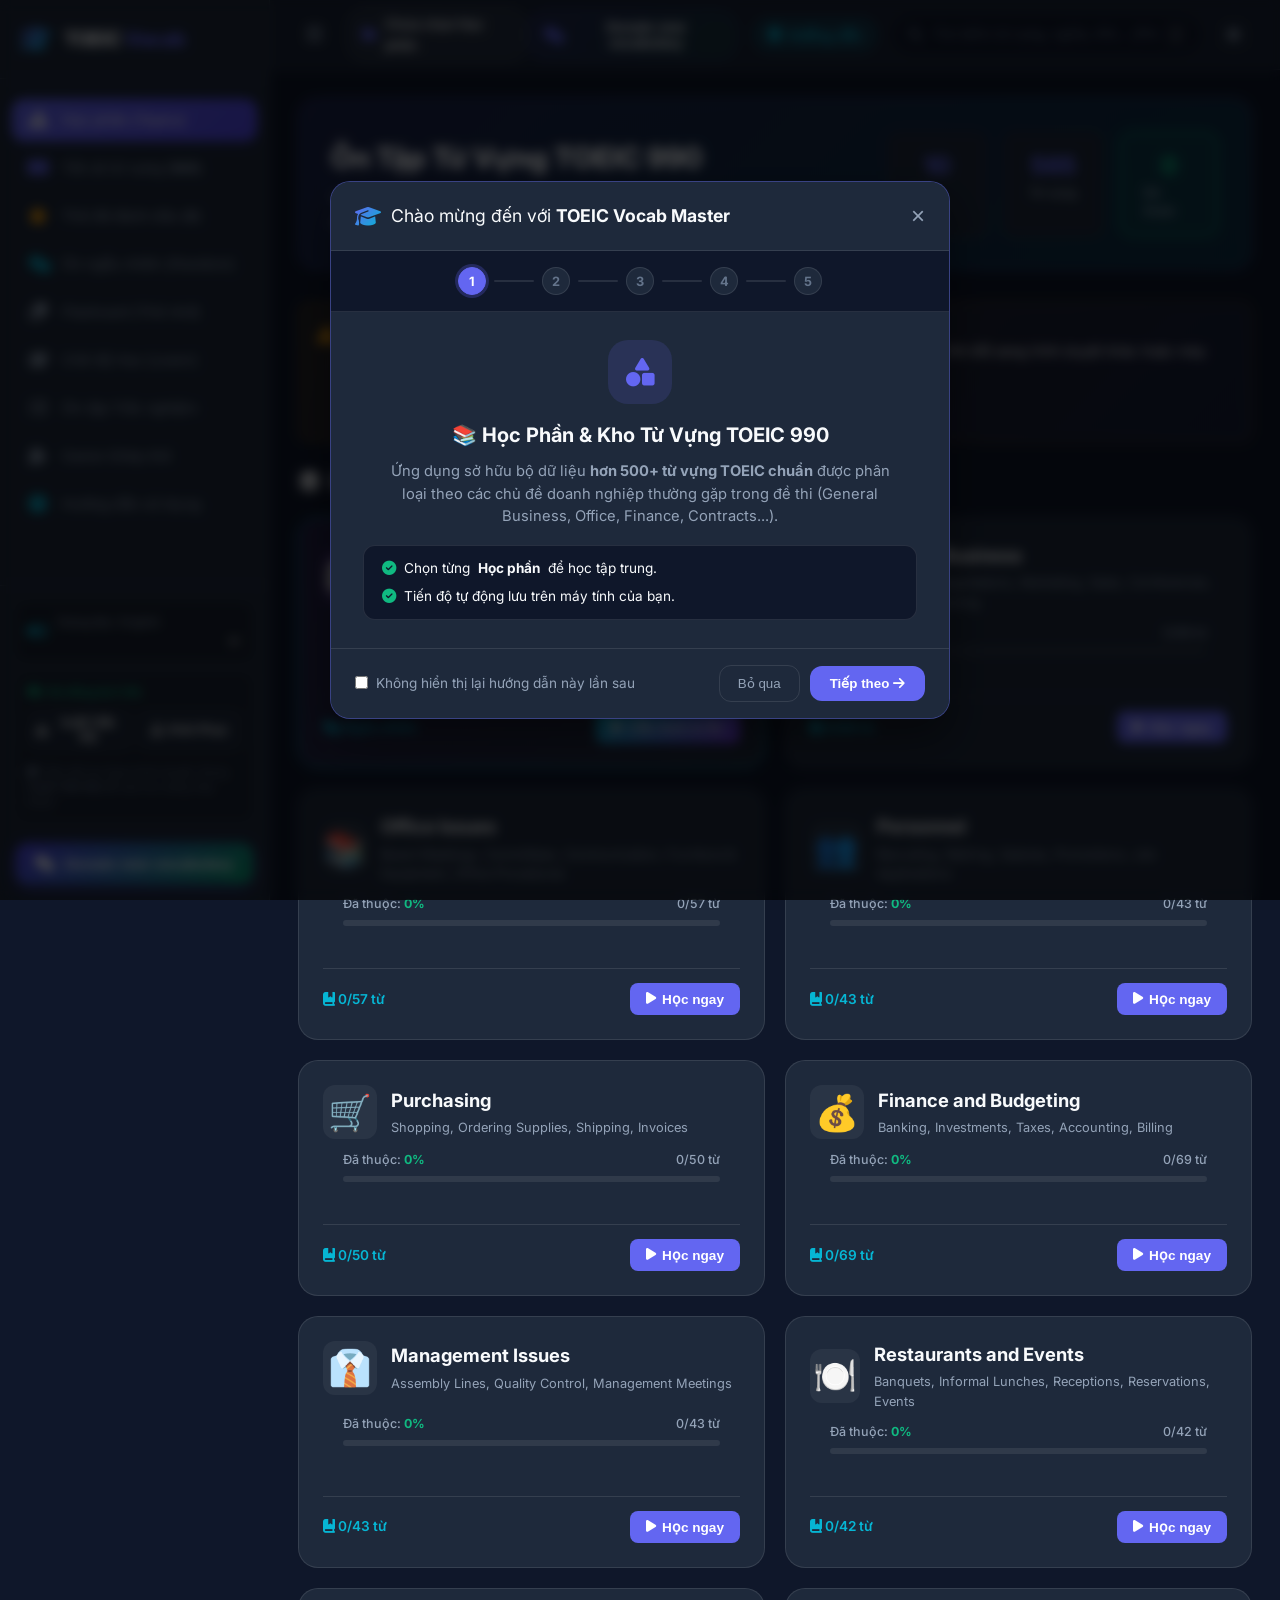
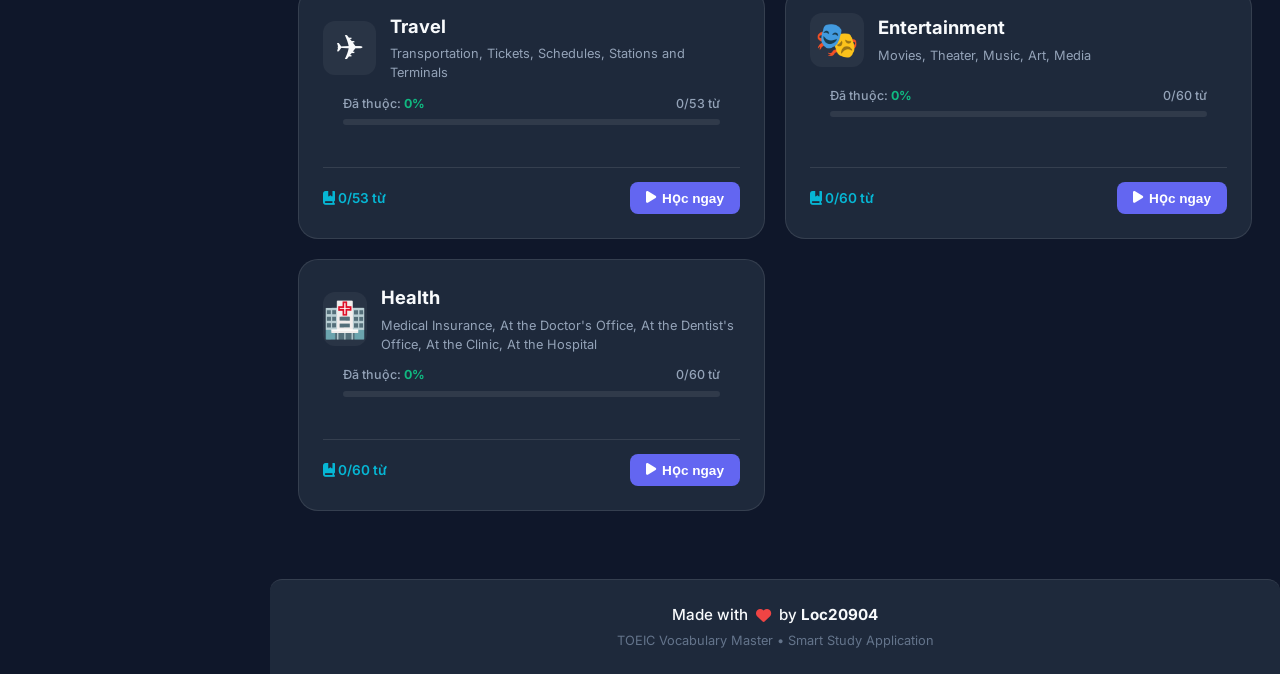
==== commit bd87f581: "docs: add browser storage notice for non-tech users" ====
--- a/web/index.html
+++ b/web/index.html
@@ -92,6 +92,7 @@
             </button>
             <input type="file" id="file-input-progress" accept=".json" style="display: none;" />
           </div>
+          <span class="backup-note-text"><i class="fa-solid fa-circle-info"></i> Tiến độ lưu theo trình duyệt. Dùng <strong>Xuất Tiến Độ</strong> để sao lưu sang máy khác!</span>
         </div>
 
         <button class="btn-sidebar-feedback" id="btn-open-feedback">
@@ -160,6 +161,15 @@
               <span class="stat-number" id="stat-learned-words">0</span>
               <span class="stat-label">Đã thuộc</span>
             </div>
+          </div>
+        </div>
+
+        <!-- Non-Tech User Storage Notice Banner -->
+        <div class="storage-notice-card">
+          <div class="notice-icon"><i class="fa-solid fa-triangle-exclamation"></i></div>
+          <div class="notice-text">
+            <strong>📌 Lưu ý quan trọng về tiến độ học tập:</strong>
+            <span>Trang web tự động lưu tiến độ của bạn trên <em>trình duyệt hiện tại</em> (Chrome, Safari, Edge...). Khi đổi sang trình duyệt khác hoặc máy tính khác, tiến độ sẽ không tự động di chuyển theo. Bạn hãy dùng tính năng <strong>Xuất Tiến Độ / Khôi Phục</strong> ở góc dưới Sidebar để sao lưu và nạp tiến độ sang thiết bị mới nhé!</span>
           </div>
         </div>
 
@@ -867,8 +877,11 @@
           <h3>💡 Đóng Góp Từ Vựng & Xuất/Khôi Phục Tiến Độ</h3>
           <p>Bạn có thể đóng góp từ vựng mới cho ứng dụng thông qua nút <strong>Góp từ vựng</strong> hoặc sao lưu tiến độ học ra file JSON để nạp sang máy khác.</p>
           <div class="slide-tips-box">
-            <div class="tip-item"><i class="fa-solid fa-cloud-arrow-up"></i> Tự động đồng bộ và lưu tiến độ an toàn.</div>
-            <div class="tip-item"><i class="fa-solid fa-circle-question"></i> Bạn có thể xem lại Hướng dẫn này bất cứ lúc nào qua nút <strong>Hướng dẫn ❓</strong> ở Sidebar.</div>
+            <div class="tip-item"><i class="fa-solid fa-cloud-arrow-up"></i> Tự động đồng bộ và lưu tiến độ trên trình duyệt.</div>
+            <div class="tip-item highlight-warning" style="background: rgba(245, 158, 11, 0.15); border: 1px solid rgba(245, 158, 11, 0.3); padding: 8px 12px; border-radius: 8px; margin-top: 4px;">
+              <i class="fa-solid fa-triangle-exclamation" style="color: var(--accent-warning);"></i>
+              <span><strong>Lưu ý quan trọng:</strong> Tiến độ được lưu riêng cho từng trình duyệt. Dùng nút <strong>Xuất Tiến Độ (.json)</strong> nếu bạn muốn di chuyển tiến độ sang máy tính/trình duyệt khác nhé!</span>
+            </div>
           </div>
         </div>
       </div>
--- a/web/style.css
+++ b/web/style.css
@@ -3220,5 +3220,50 @@
   display: block;
 }
 
-
-
+/* Non-Tech User Storage Notice Card */
+.storage-notice-card {
+  background: linear-gradient(135deg, rgba(245, 158, 11, 0.1), rgba(99, 102, 241, 0.08));
+  border: 1px solid rgba(245, 158, 11, 0.35);
+  border-radius: var(--radius-md);
+  padding: 14px 18px;
+  margin-bottom: 24px;
+  display: flex;
+  align-items: flex-start;
+  gap: 14px;
+  box-shadow: var(--shadow-sm);
+}
+
+.storage-notice-card .notice-icon {
+  font-size: 1.3rem;
+  color: var(--accent-warning);
+  margin-top: 2px;
+}
+
+.storage-notice-card .notice-text {
+  font-size: 0.88rem;
+  color: var(--text-main);
+  line-height: 1.5;
+}
+
+.storage-notice-card .notice-text strong {
+  color: var(--accent-warning);
+  display: block;
+  margin-bottom: 2px;
+}
+
+.storage-notice-card .notice-text em {
+  font-style: normal;
+  color: var(--accent-secondary);
+  font-weight: 600;
+}
+
+.backup-note-text {
+  font-size: 0.72rem;
+  color: var(--text-subtle);
+  display: block;
+  margin-top: 6px;
+  line-height: 1.3;
+}
+
+
+
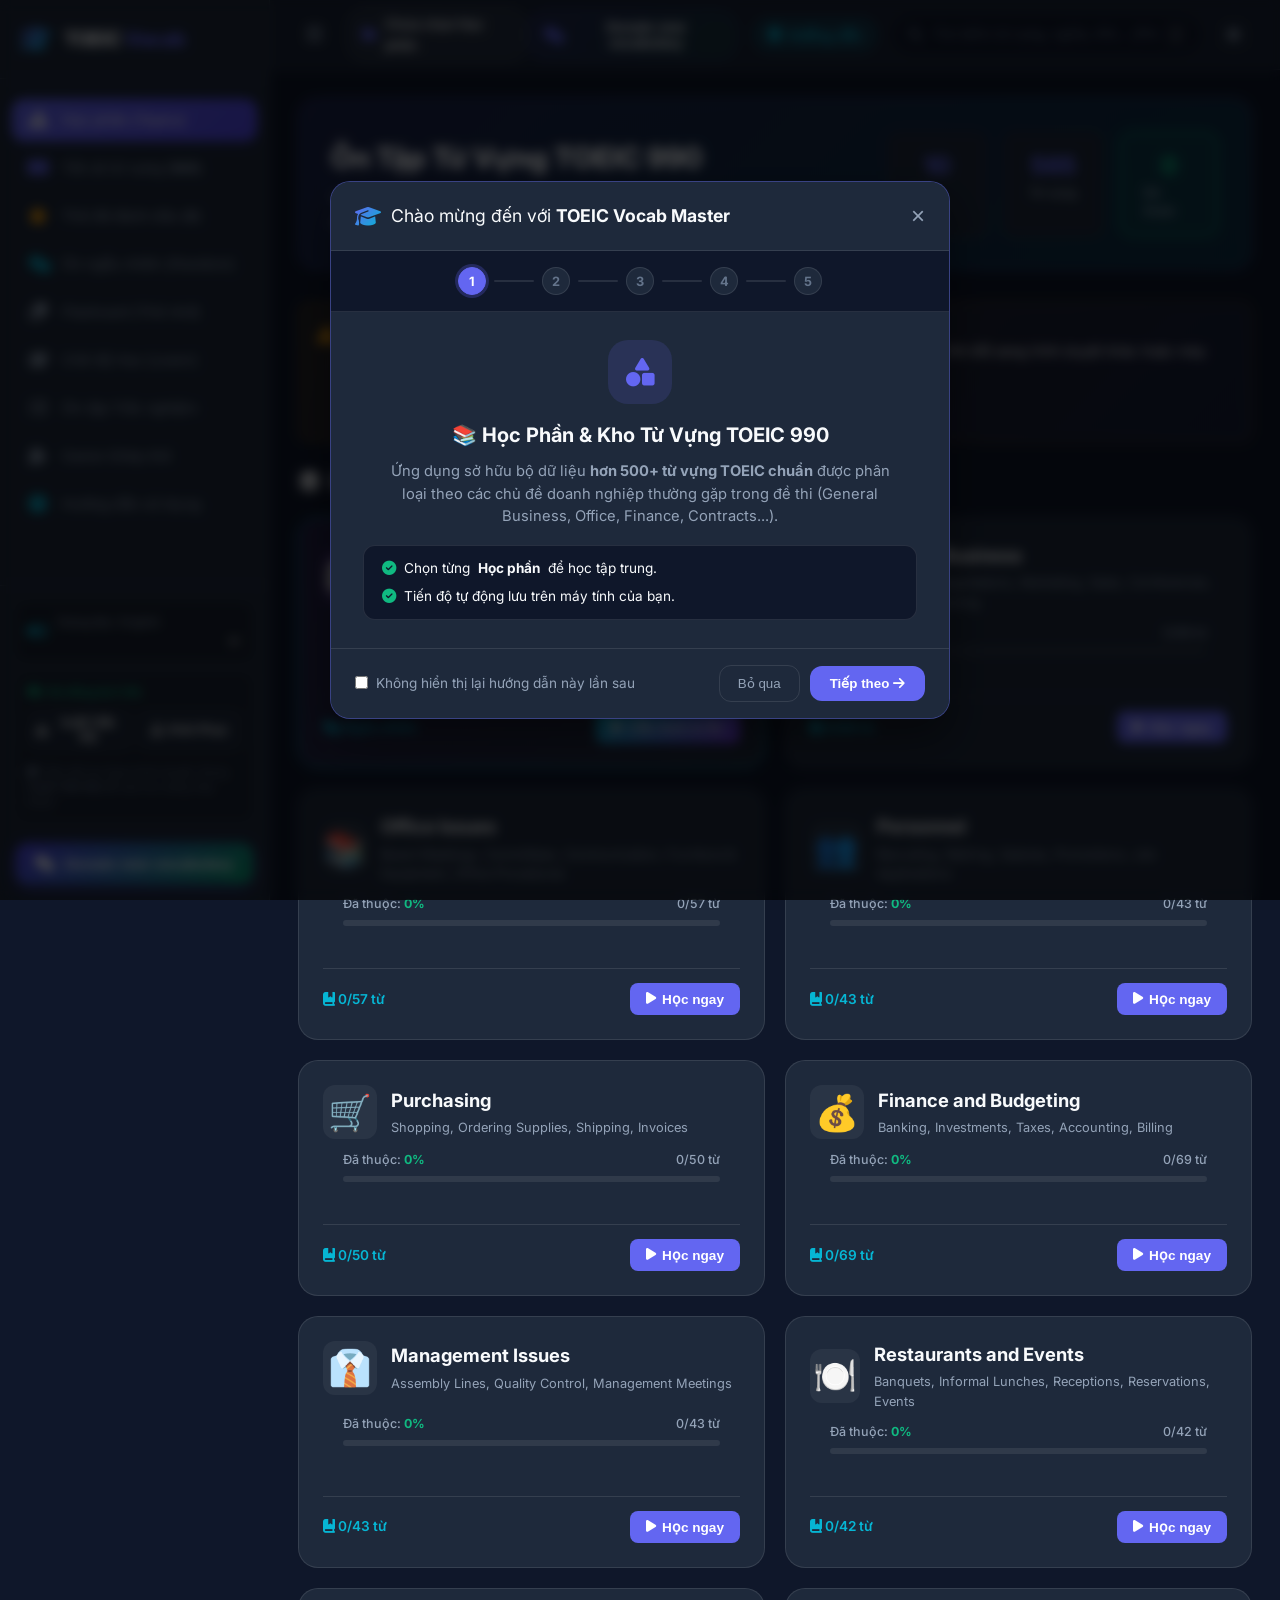
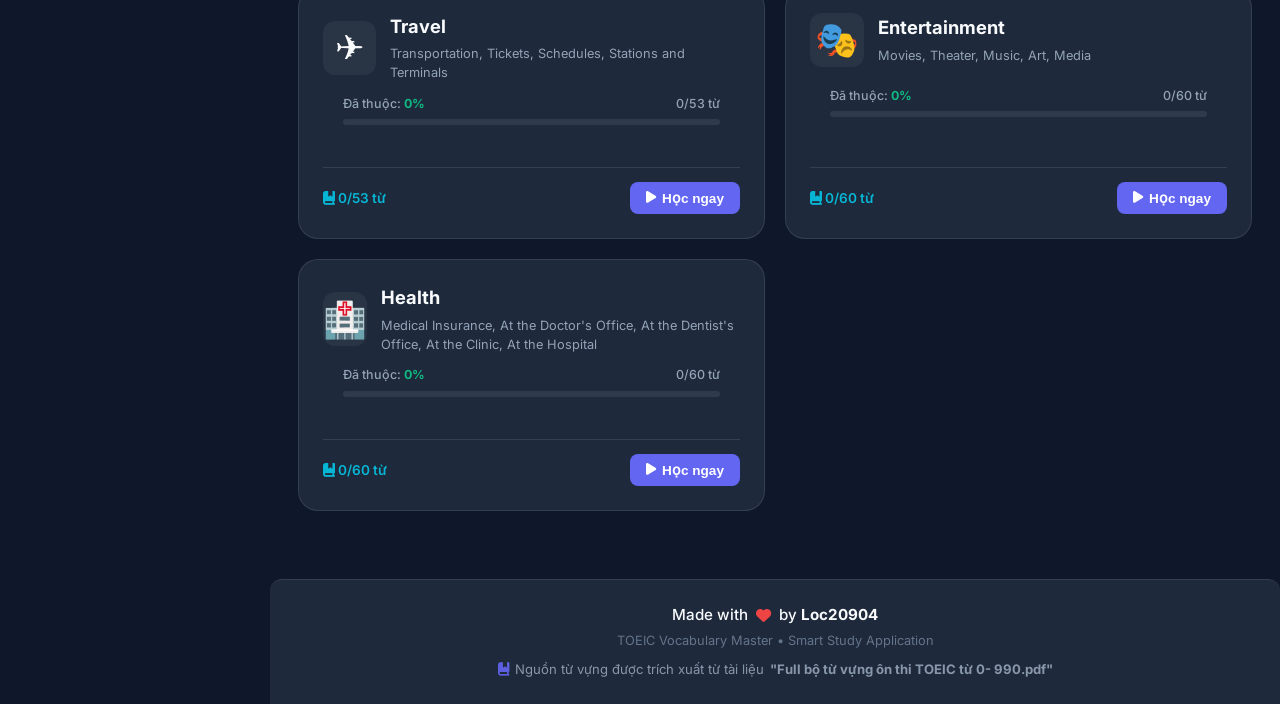
==== commit f995b988: "docs: add vocabulary source note to footer" ====
--- a/web/index.html
+++ b/web/index.html
@@ -642,6 +642,9 @@
         <div class="footer-content">
           <p>Made with <i class="fa-solid fa-heart" style="color: #ef4444; margin: 0 4px;"></i> by <strong>Loc20904</strong></p>
           <span class="footer-subtext">TOEIC Vocabulary Master &bull; Smart Study Application</span>
+          <div class="footer-source-note">
+            <i class="fa-solid fa-book-bookmark"></i> Nguồn từ vựng được trích xuất từ tài liệu <strong>"Full bộ từ vựng ôn thi TOEIC từ 0- 990.pdf"</strong>
+          </div>
         </div>
       </footer>
 
--- a/web/style.css
+++ b/web/style.css
@@ -3220,6 +3220,22 @@
   display: block;
 }
 
+.footer-source-note {
+  font-size: 0.82rem;
+  color: var(--text-muted);
+  margin-top: 10px;
+  display: flex;
+  align-items: center;
+  justify-content: center;
+  gap: 6px;
+  flex-wrap: wrap;
+  opacity: 0.9;
+}
+
+.footer-source-note i {
+  color: var(--accent-primary);
+}
+
 /* Non-Tech User Storage Notice Card */
 .storage-notice-card {
   background: linear-gradient(135deg, rgba(245, 158, 11, 0.1), rgba(99, 102, 241, 0.08));
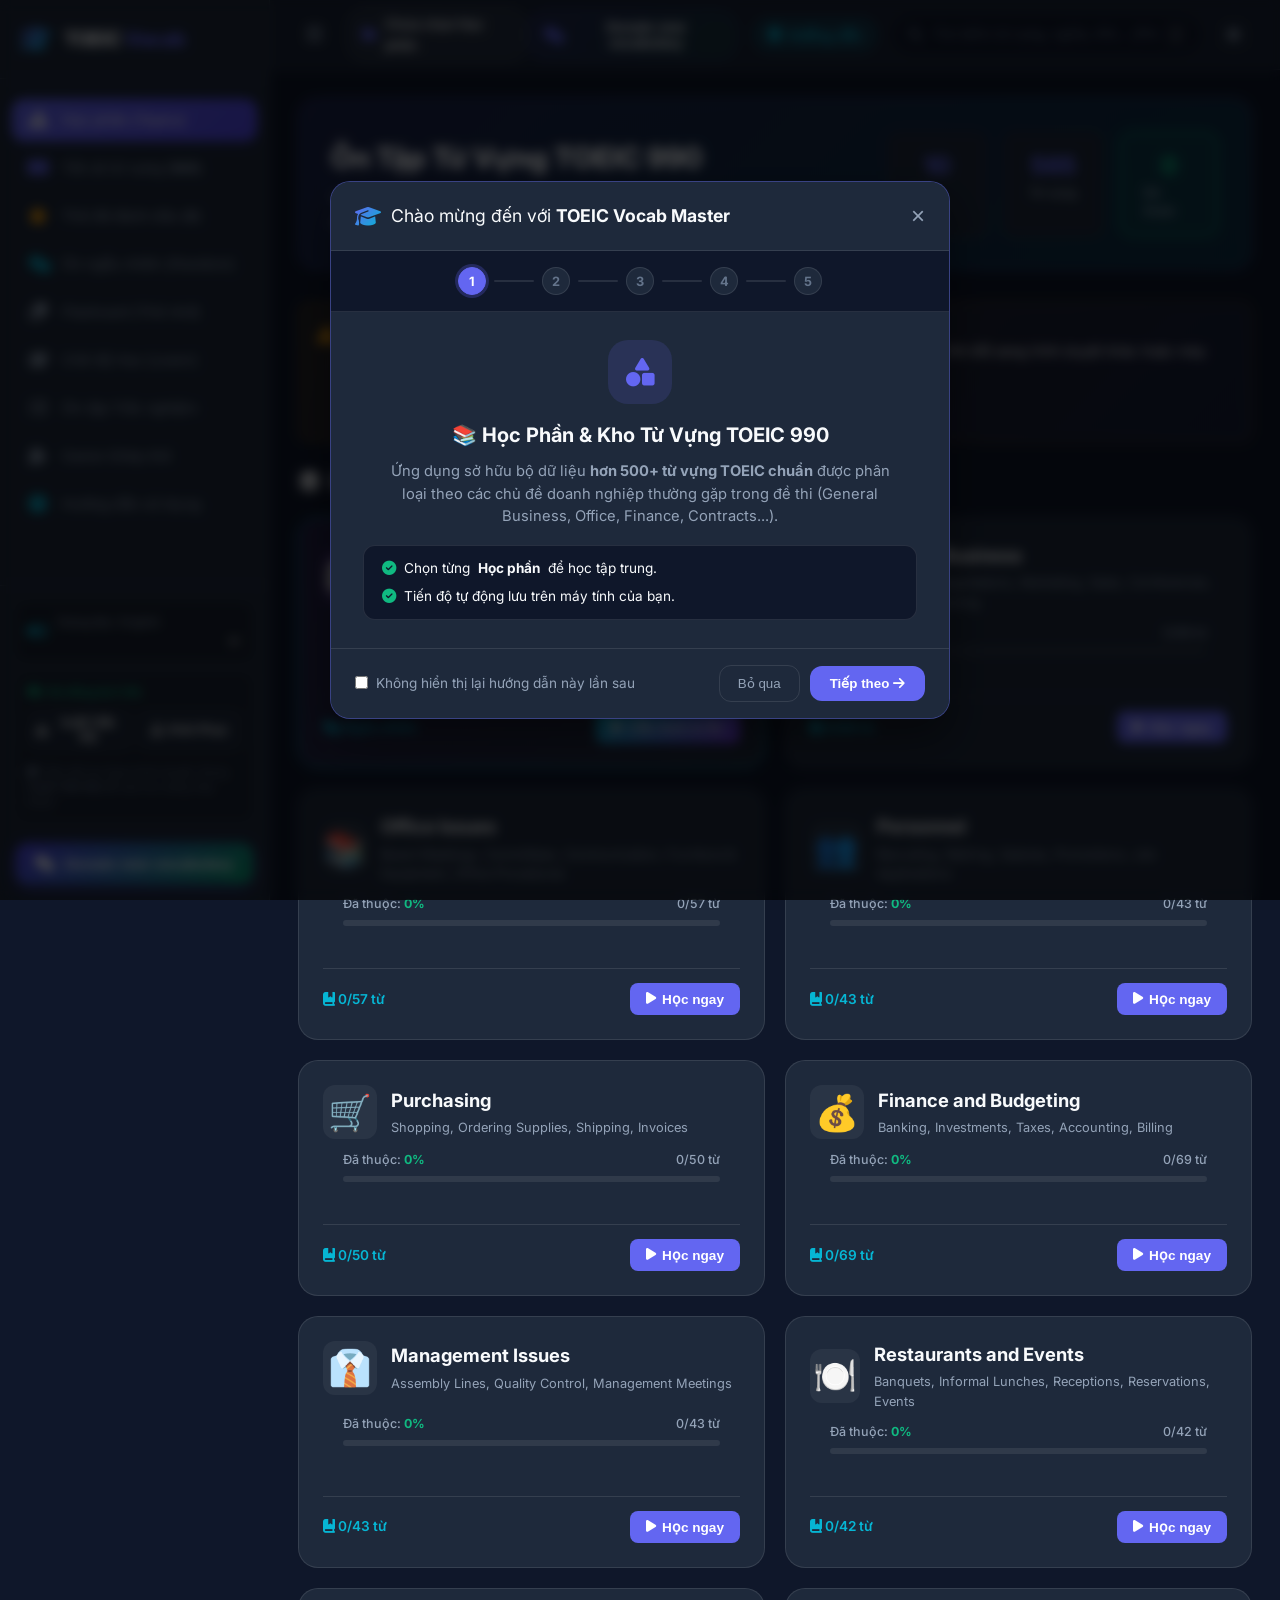
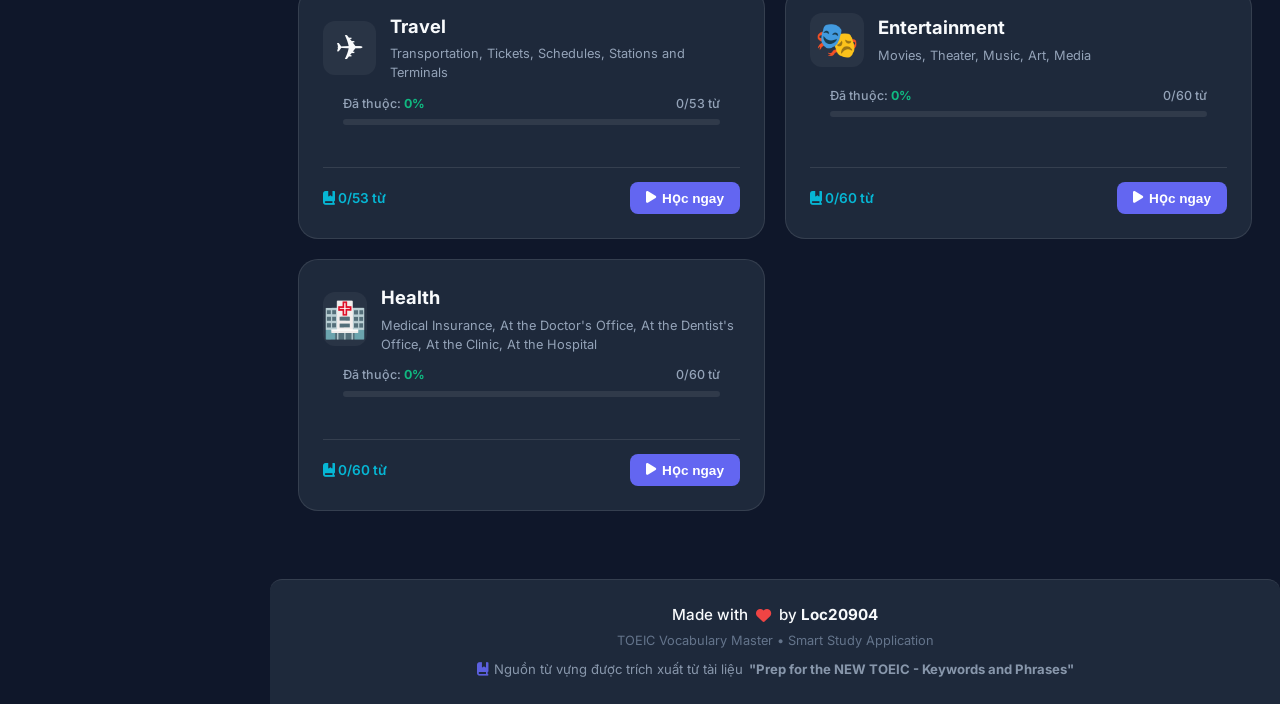
==== commit 27216512: "Fix1.1" ====
--- a/web/index.html
+++ b/web/index.html
@@ -643,7 +643,7 @@
           <p>Made with <i class="fa-solid fa-heart" style="color: #ef4444; margin: 0 4px;"></i> by <strong>Loc20904</strong></p>
           <span class="footer-subtext">TOEIC Vocabulary Master &bull; Smart Study Application</span>
           <div class="footer-source-note">
-            <i class="fa-solid fa-book-bookmark"></i> Nguồn từ vựng được trích xuất từ tài liệu <strong>"Full bộ từ vựng ôn thi TOEIC từ 0- 990.pdf"</strong>
+            <i class="fa-solid fa-book-bookmark"></i> Nguồn từ vựng được trích xuất từ tài liệu <strong>"Prep for the NEW TOEIC - Keywords and Phrases"</strong>
           </div>
         </div>
       </footer>
